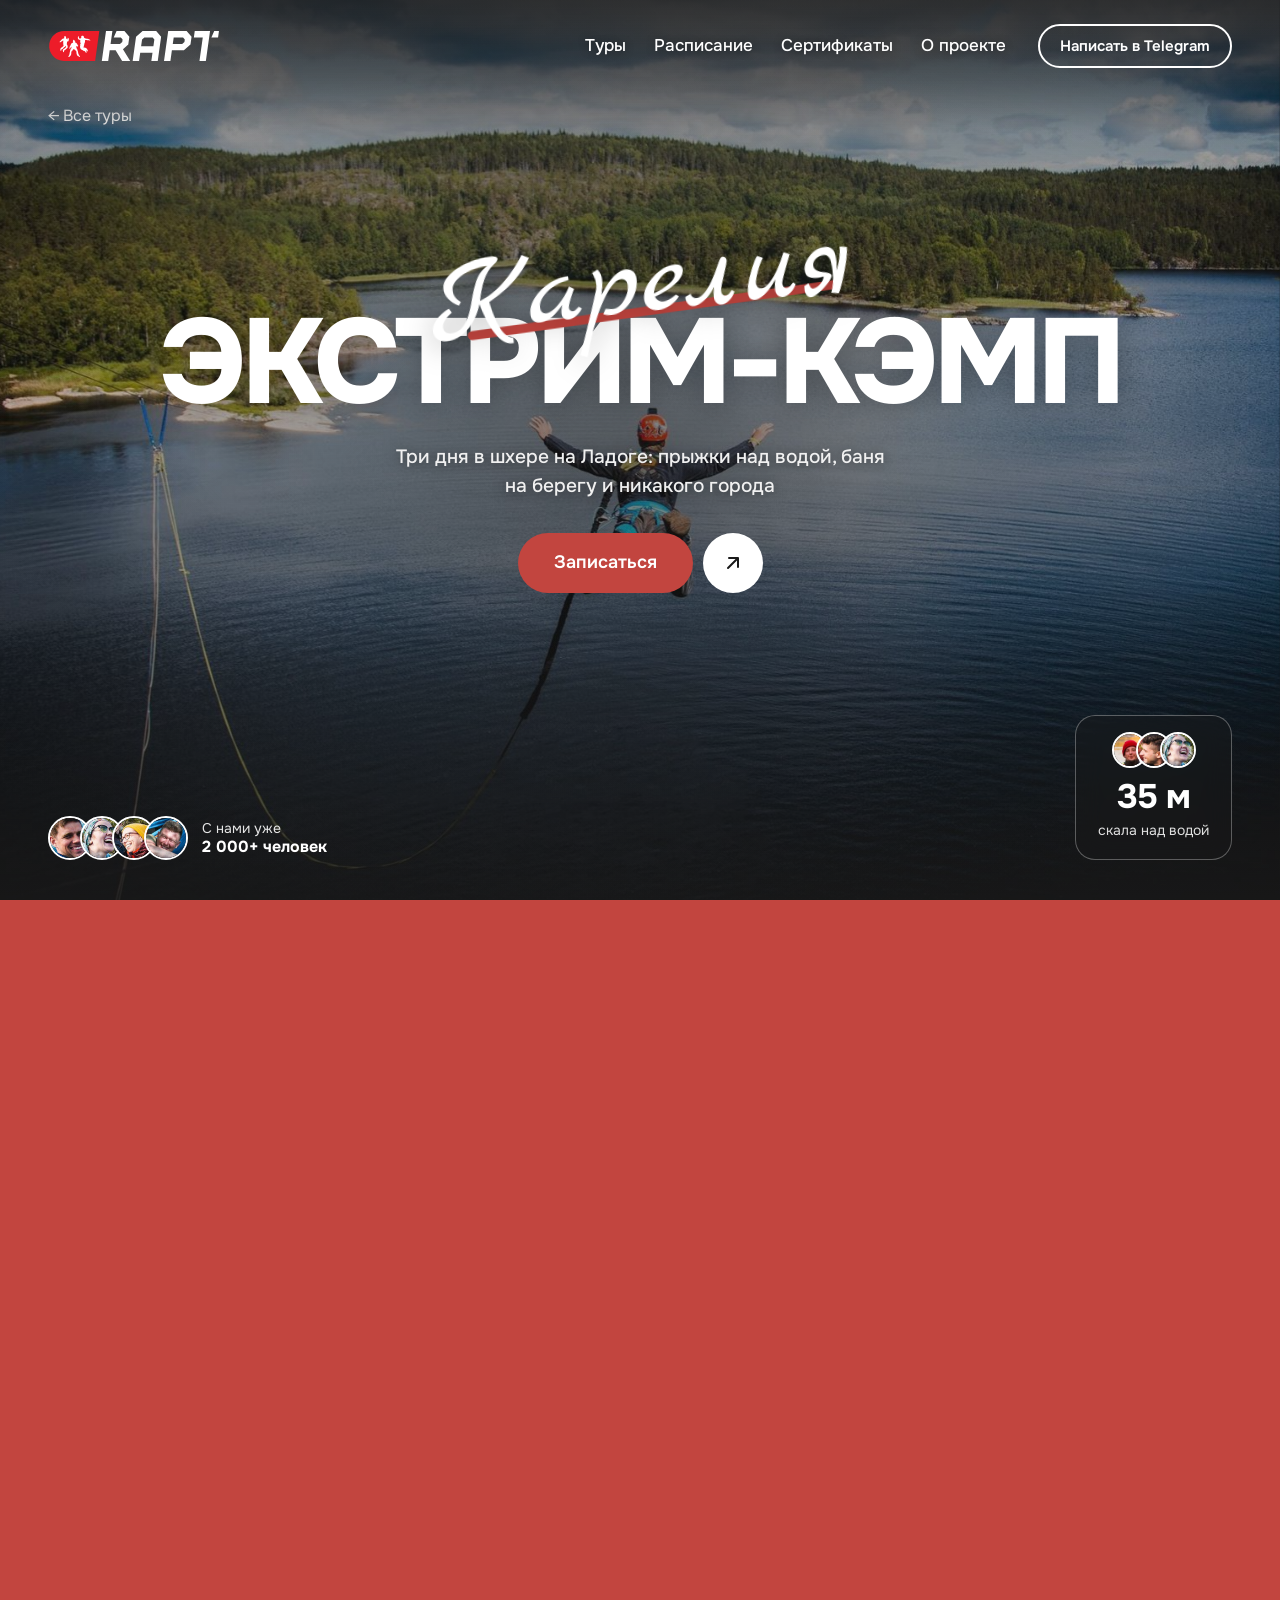
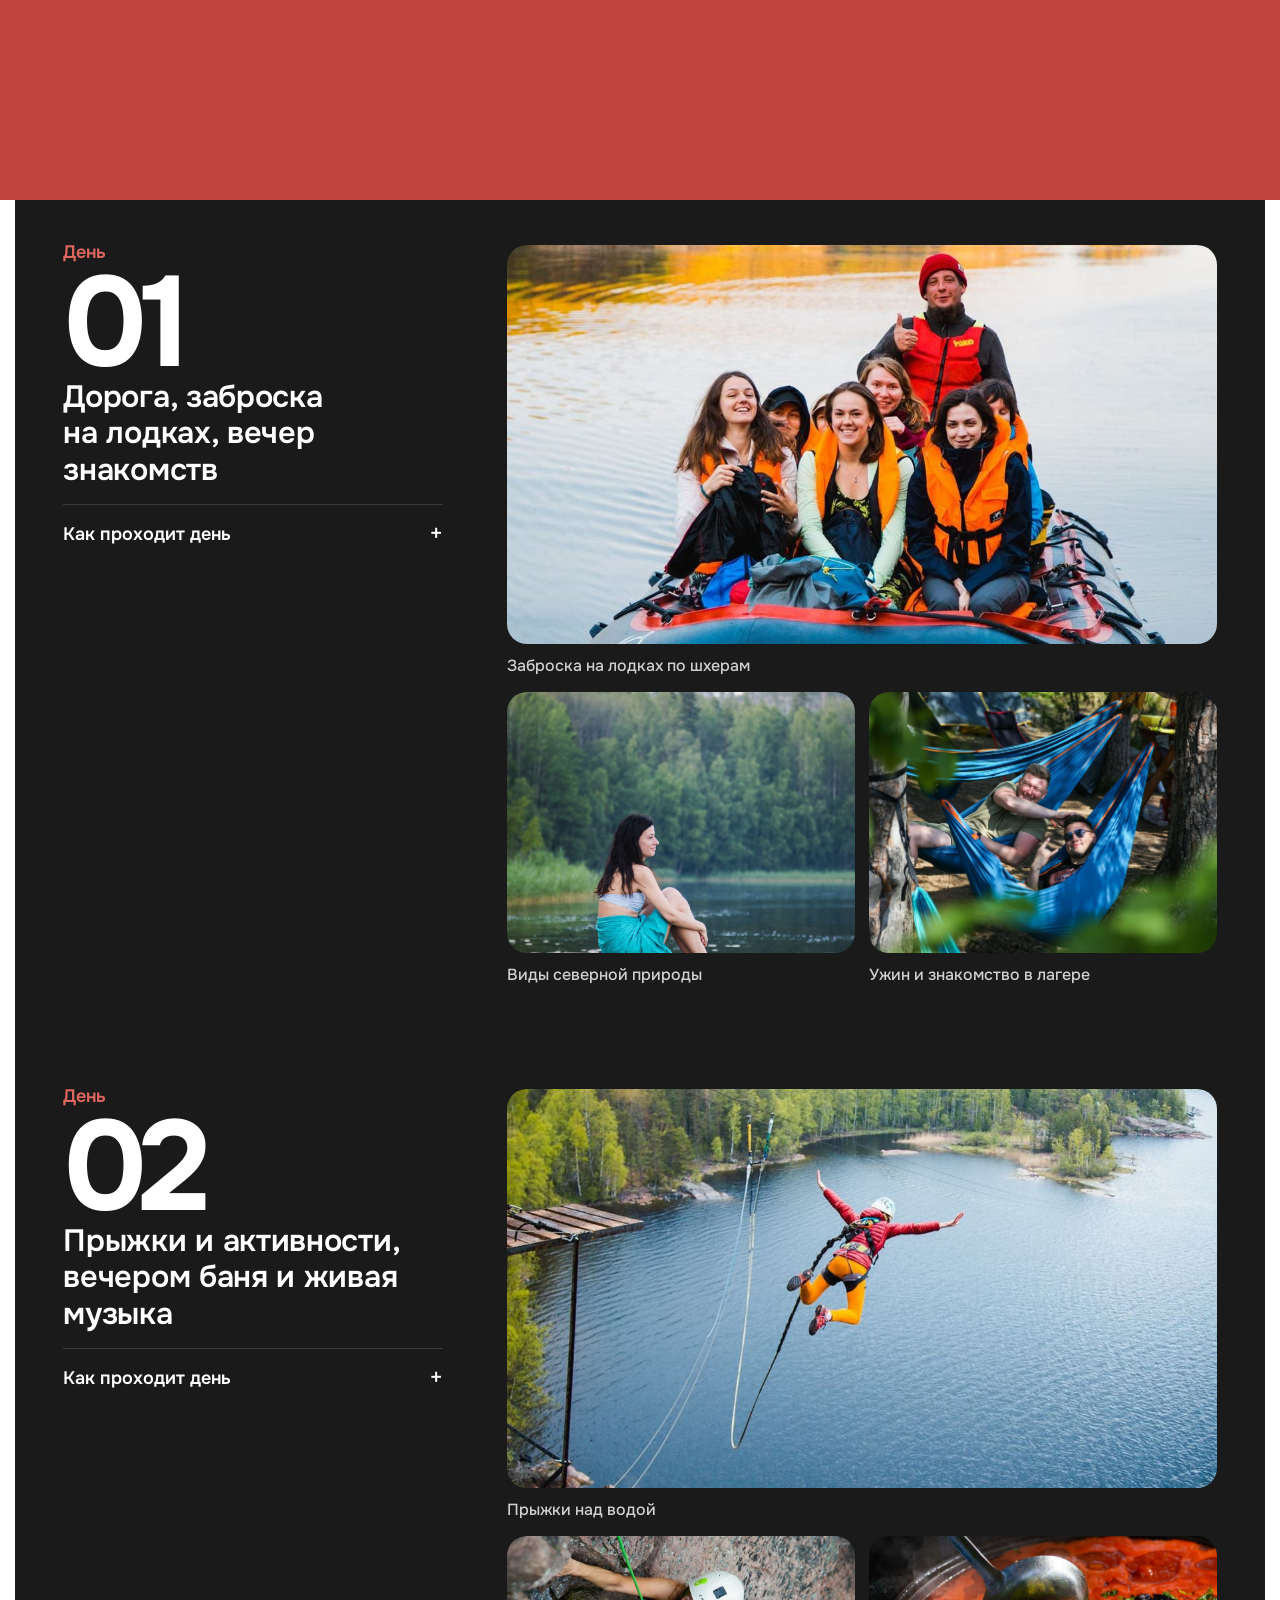
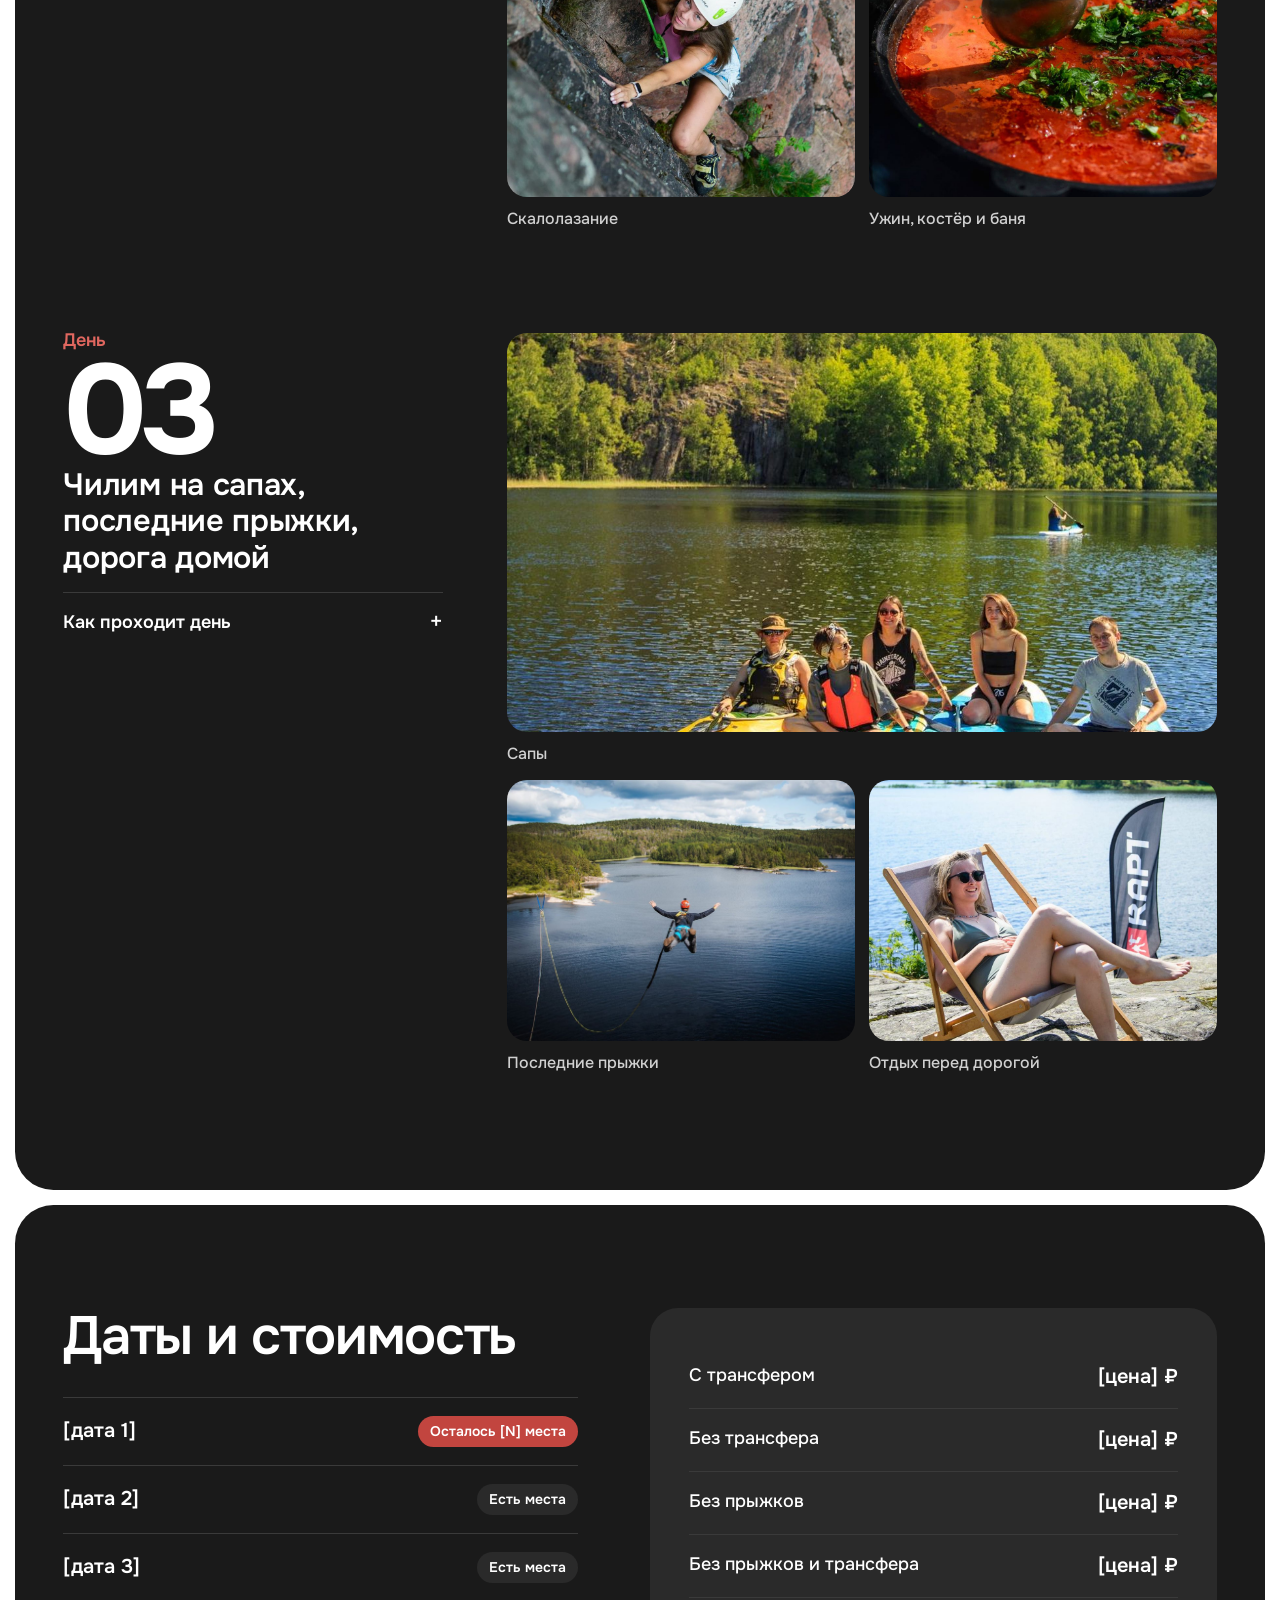
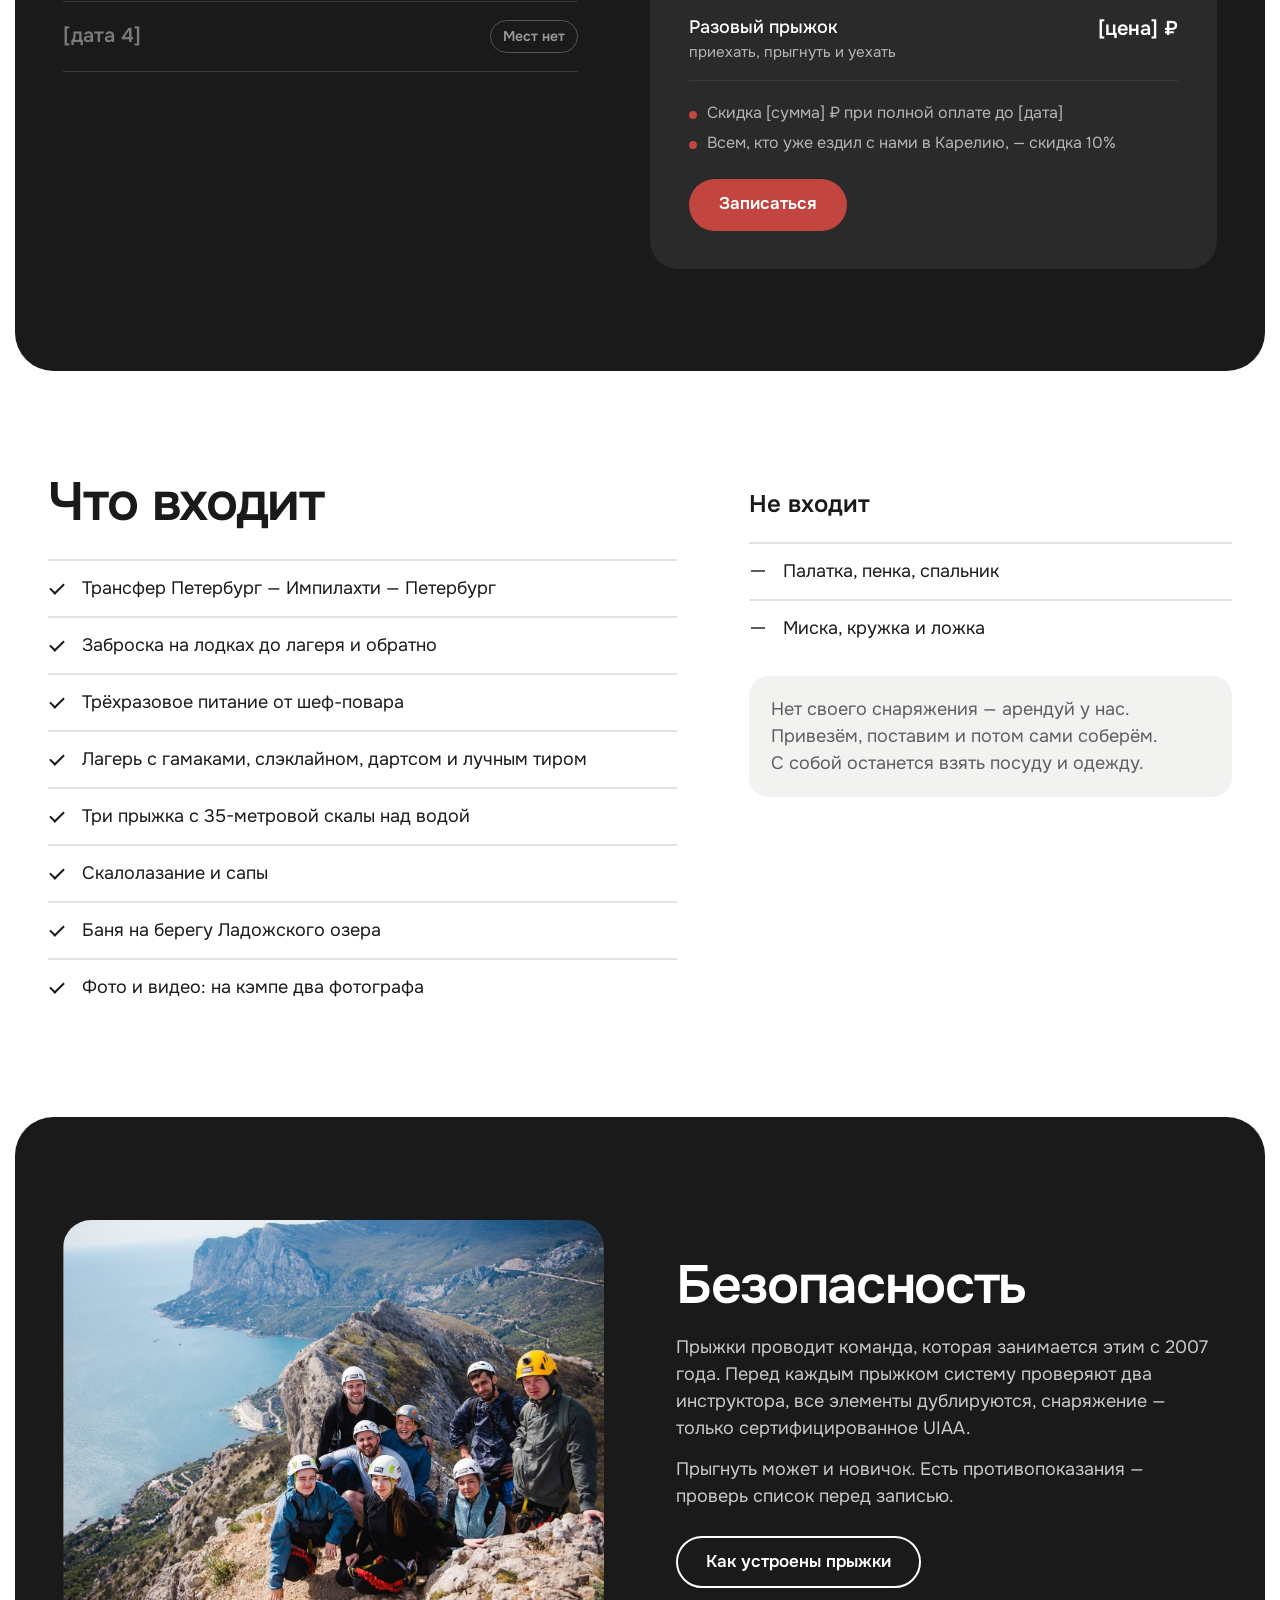
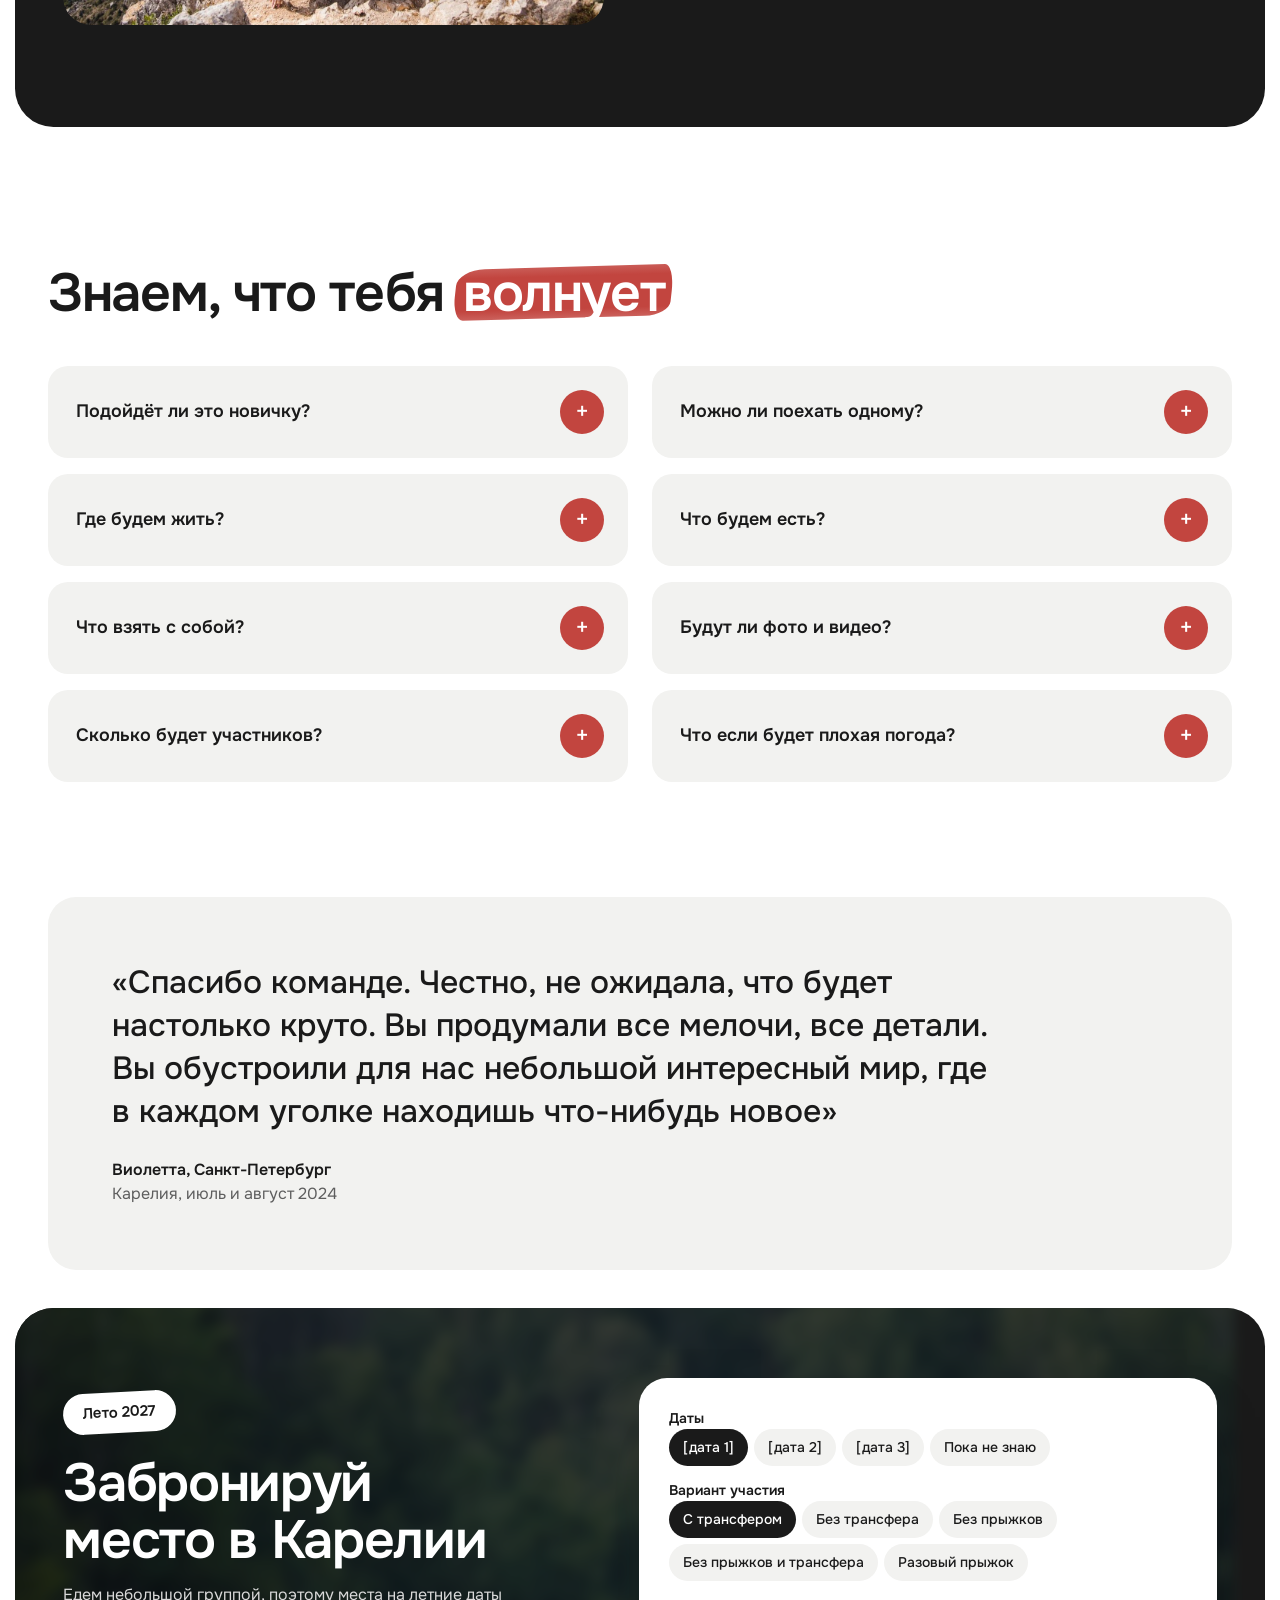
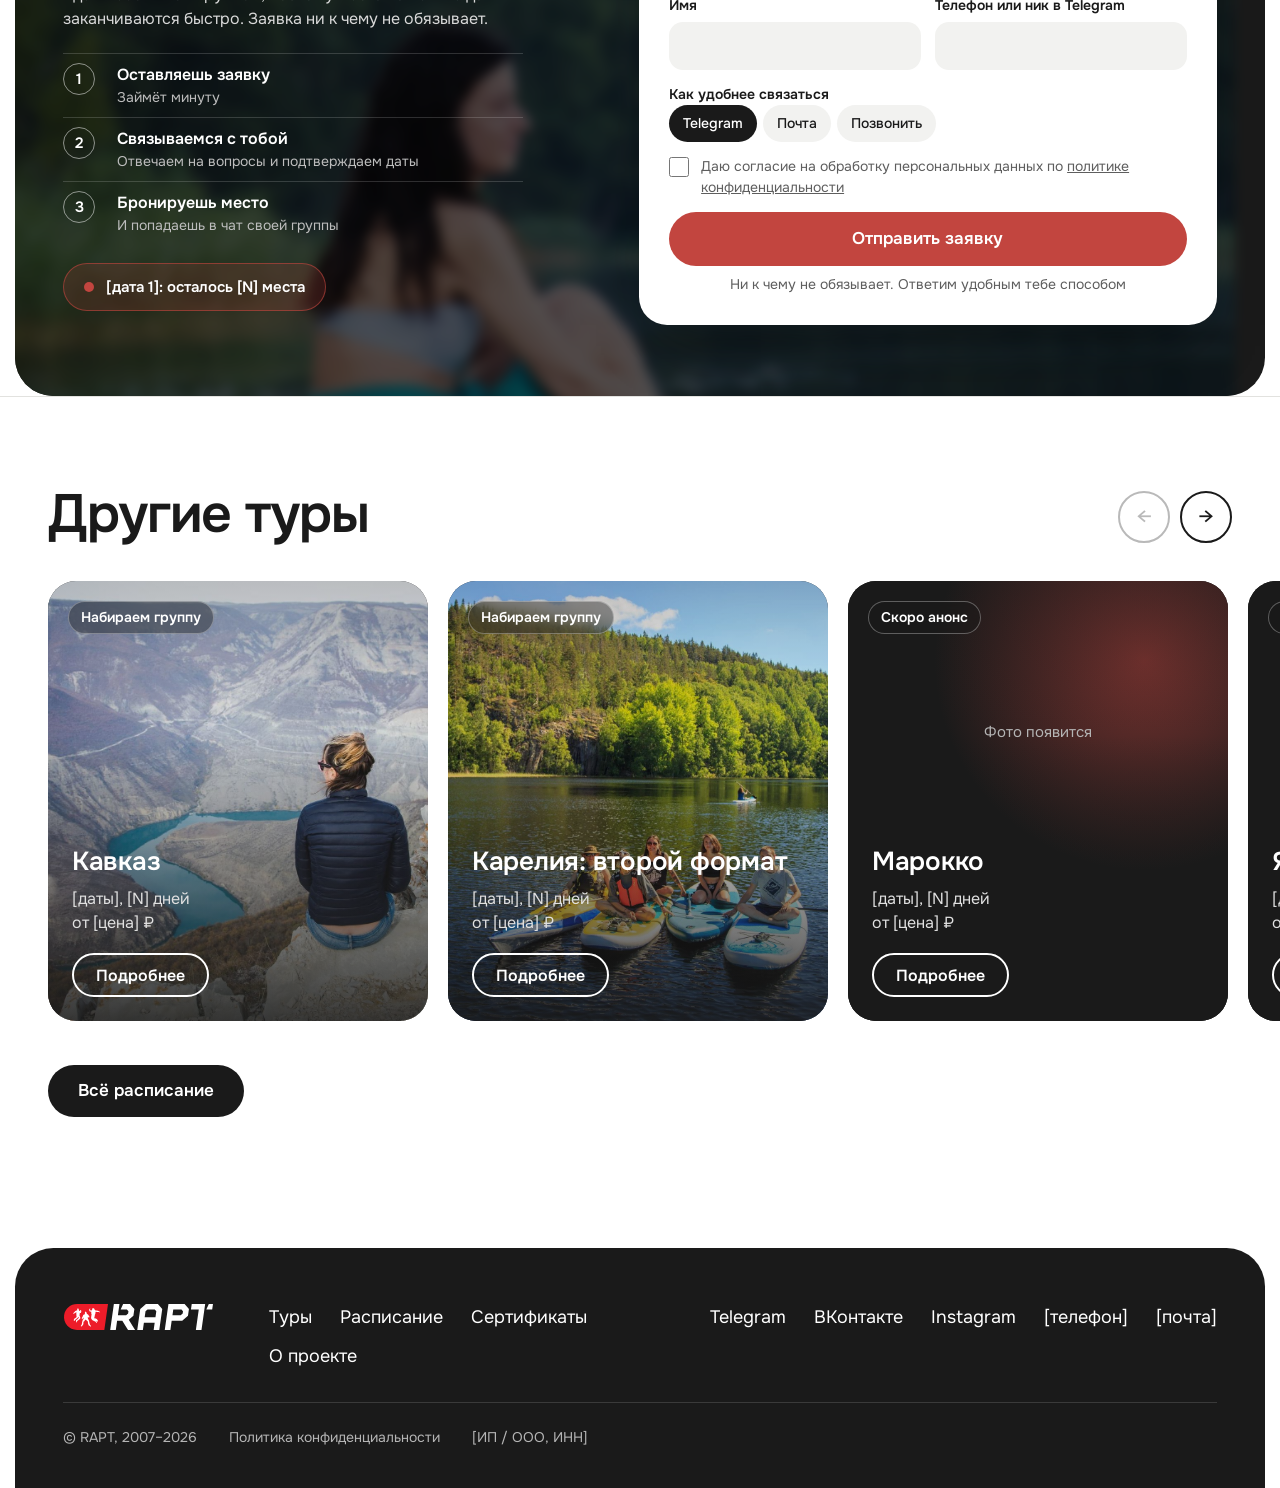
==== tour.html @ cc31fd31 "RAPT: прототип сайта (главная и страница тура) Co-Authored-By: Claude Opus 5.5 <noreply@anthropic.co" ====
<!doctype html>
<html lang="ru">
<head>
<meta charset="utf-8">
<meta name="viewport" content="width=device-width, initial-scale=1">
<title>Экстрим-кэмп в&nbsp;Карелии&nbsp;— RAPT</title>
<meta name="description" content="Три дня в шхере на севере Ладожского озера: прыжки с верёвкой над водой, сапы, скалолазание, баня на берегу и еда от шефа.">
<link rel="preconnect" href="https://fonts.googleapis.com">
<link rel="preconnect" href="https://fonts.gstatic.com" crossorigin>
<link rel="stylesheet" href="https://fonts.googleapis.com/css2?family=Marck+Script&family=Onest:wght@400;500;600;700;800&display=swap">
<link rel="stylesheet" href="css/style.css?v=20261120n">
<link rel="stylesheet" href="css/tour.css?v=20261120n">
<link rel="icon" href="assets/logo/rapt-logo-dark.svg">
<!-- Яндекс Метрика: тот же счётчик, что на главной -->
</head>
<body class="page-tour">
<!--
  ШАБЛОН СТРАНИЦЫ ТУРА. Один дизайн на все туры и прыжки.
  Чтобы сделать новую страницу: скопировать файл, заменить тексты и фото.
  Блоки, которые нужны не всем турам, помечены «необязательный» — их можно удалить целиком.
-->

<a class="skip" href="#main">Перейти к&nbsp;содержанию</a>

<header class="header" id="top">
  <div class="header__in">
    <a class="header__logo" href="index.html" aria-label="RAPT — на главную">
      <img src="assets/logo/rapt-logo-light.svg" alt="RAPT" width="171" height="30">
    </a>
    <nav class="nav" id="nav" aria-label="Основное меню">
      <a href="index.html#tours">Туры</a>
      <a href="index.html#tours">Расписание</a>
      <a href="index.html#certificates">Сертификаты</a>
      <a href="index.html#about">О&nbsp;проекте</a>
    </nav>
    <a class="btn btn--ghost header__tg" href="https://t.me/" data-goal="contact_click">Написать в&nbsp;Telegram</a>
    <button class="burger" type="button" aria-expanded="false" aria-controls="nav" aria-label="Открыть меню"><span></span><span></span></button>
  </div>
</header>

<main id="main">

  <!-- 1. Первый экран тура: рукописное слово + крупный заголовок, внизу — «доверие» и плашка с главной цифрой -->
  <section class="t-hero" aria-labelledby="t-title">
    <img class="t-hero__bg" src="assets/img/karelia-camp.jpg" alt="Прыжок с верёвкой со скалы над Ладожским озером" fetchpriority="high">
    <a class="t-back" href="index.html#tours">Все туры</a>
    <div class="t-hero__in">
      <h1 class="t-hero__title" id="t-title"><span class="t-hero__script">Карелия</span><span class="t-hero__big">Экстрим-кэмп</span></h1>
      <p class="t-hero__lead">Три дня в&nbsp;шхере на&nbsp;Ладоге: прыжки над&nbsp;водой, баня на&nbsp;берегу и&nbsp;никакого города</p>
      <div class="t-hero__cta">
        <a class="btn btn--red btn--lg" href="#book">Записаться</a>
        <a class="round" href="#program" aria-label="Смотреть программу"><svg viewBox="0 0 24 24" aria-hidden="true"><path d="M7 17 17 7M8 7h9v9"/></svg></a>
      </div>
    </div>
    <div class="t-trust">
      <div class="faces" aria-hidden="true"><img src="assets/img/faces/f1.jpg" alt=""><img src="assets/img/faces/f2.jpg" alt=""><img src="assets/img/faces/f3.jpg" alt=""><img src="assets/img/faces/f4.jpg" alt=""></div>
      <p>С&nbsp;нами уже<br><b>2&nbsp;000+ человек</b></p>
    </div>
    <div class="t-badge">
      <div class="faces faces--sm" aria-hidden="true"><img src="assets/img/faces/f5.jpg" alt=""><img src="assets/img/faces/f6.jpg" alt=""><img src="assets/img/faces/f2.jpg" alt=""></div>
      <p class="t-badge__n">35 м</p>
      <p class="t-badge__d">скала над&nbsp;водой</p>
    </div>
  </section>

  <!-- 2. О выезде: слева текст, по центру — фото-слайдер «Яркие моменты», справа — факты и отзыв -->
  <section class="ov" aria-labelledby="ov-title">
    <div class="wrap ov__in">
      <div class="ov__text">
        <p class="ov__over"><svg viewBox="0 0 24 24" aria-hidden="true"><path d="m12 2 2.9 6.9L22 9.3l-5.5 4.7 1.7 7.3L12 17.6 5.8 21.3l1.7-7.3L2 9.3l7.1-.4L12 2Z"/></svg>О&nbsp;выезде</p>
        <h2 class="ov__title" id="ov-title">Три дня, когда каждый день не&nbsp;похож на&nbsp;другой&nbsp;— <span>Ладога</span></h2>
        <ul class="ov__tags">
          <li>Прыжки над&nbsp;водой</li>
          <li>Сапы</li>
          <li>Баня на&nbsp;берегу</li>
        </ul>
        <p class="ov__p">Уединённая шхера на&nbsp;севере Ладожского озера. Прыжки с&nbsp;35-метровой скалы, скалолазание, гамаки и&nbsp;костёр, еда от&nbsp;шеф-повара и&nbsp;большая компания крутых ребят. Тотальная перезагрузка от&nbsp;городской суеты.</p>
        <a class="link-arrow" href="#program">Смотреть программу<svg viewBox="0 0 24 24" aria-hidden="true"><path d="M7 17 17 7M8 7h9v9"/></svg></a>
      </div>

      <div class="hl" aria-roledescription="карусель" aria-label="Яркие моменты">
        <ul class="hl__track" id="hl-track">
          <li><img src="assets/img/karelia-jump-v.jpg" alt="Прыжок с верёвкой со скалы над водой" loading="lazy"><div class="hl__cap"><h3>Три прыжка над&nbsp;водой</h3><p>С&nbsp;35-метровой скалы прямо над&nbsp;Ладогой</p></div></li>
          <li><img src="assets/img/karelia-sup.jpg" alt="Участники на сапах" loading="lazy"><div class="hl__cap"><h3>Сапы по&nbsp;шхерам</h3><p>Тихая вода и&nbsp;виды северной природы</p></div></li>
          <li><img src="assets/img/climb.jpg" alt="Участница лезет по скале" loading="lazy"><div class="hl__cap"><h3>Скалолазание</h3><p>С&nbsp;инструктором и&nbsp;страховкой</p></div></li>
          <li><img src="assets/img/hammock.jpg" alt="Гамаки в лагере" loading="lazy"><div class="hl__cap"><h3>Уютный лагерь</h3><p>Гамаки, слэклайн, дартс и&nbsp;лучный тир</p></div></li>
          <li><img src="assets/img/karelia-food.jpg" alt="Ужин в котелке на костре" loading="lazy"><div class="hl__cap"><h3>Еда от&nbsp;шефа</h3><p>Трёхразовое питание и&nbsp;баня вечером</p></div></li>
        </ul>
        <p class="hl__label">Яркие моменты</p>
        <div class="hl__nav">
          <button type="button" data-hl="-1" aria-label="Предыдущее фото">‹</button>
          <button type="button" data-hl="1" aria-label="Следующее фото">›</button>
        </div>
      </div>

      <div class="ov__side">
        <dl class="ov__facts">
          <div><dt>Где</dt><dd>Импилахти, Ладога</dd></div>
          <div><dt>Когда</dt><dd>[даты]</dd></div>
          <div><dt>Сколько</dt><dd>3 дня</dd></div>
          <div><dt>Стоимость</dt><dd>от [цена] ₽</dd></div>
        </dl>
        <div class="story">
          <span class="story__ava" aria-hidden="true">В</span>
          <p class="story__q">«Лучший отдых в&nbsp;моей жизни. Вы продумали все мелочи, все детали»</p>
          <p class="story__who">Виолетта, Карелия 2024</p>
          <a class="link-arrow" href="#review">Читать отзыв<svg viewBox="0 0 24 24" aria-hidden="true"><path d="M7 17 17 7M8 7h9v9"/></svg></a>
        </div>
      </div>
    </div>
  </section>

  <!-- 3. Программа по дням: сначала фото, подробности под катом -->
  <section class="t-prog" id="program" aria-labelledby="program-title">
    <div class="wrap">
      <h2 class="h2" id="program-title">Программа</h2>
      <ol class="days">
        <li class="day">
          <div class="day__side">
            <div class="day__head">
            <p class="day__n"><span>День</span>01</p>
            <h3 class="day__title">Дорога, заброска на&nbsp;лодках, вечер знакомств</h3>
          </div>
            <details class="day__more">
            <summary>Как&nbsp;проходит день</summary>
            <p>В&nbsp;14:00 садимся в&nbsp;автобус у&nbsp;метро «Проспект Просвещения». До&nbsp;Импилахти около 5 часов&nbsp;— бери перекус и&nbsp;музыку. В&nbsp;Импилахти пересаживаемся на&nbsp;лодки: 40 минут по&nbsp;Ладоге до&nbsp;соседней шхеры. В&nbsp;лагере ждёт ужин, расскажем о&nbsp;выходных, ставим палатки и&nbsp;отдыхаем.</p>
          </details>
          </div>
          <ul class="day__photos">
            <li><img src="assets/img/boat.jpg" alt="Участники на лодке по пути в лагерь" loading="lazy"><p>Заброска на&nbsp;лодках по&nbsp;шхерам</p></li>
            <li><img src="assets/img/karelia-rock.jpg" alt="Девушка сидит на скале у воды" loading="lazy"><p>Виды северной природы</p></li>
            <li><img src="assets/img/hammock.jpg" alt="Отдых в гамаках" loading="lazy"><p>Ужин и&nbsp;знакомство в&nbsp;лагере</p></li>
          </ul>
        </li>
        <li class="day">
          <div class="day__side">
            <div class="day__head">
            <p class="day__n"><span>День</span>02</p>
            <h3 class="day__title">Прыжки и&nbsp;активности, вечером баня и&nbsp;живая музыка</h3>
          </div>
            <details class="day__more">
            <summary>Как&nbsp;проходит день</summary>
            <p>Во&nbsp;сколько просыпаться&nbsp;— каждый решает сам. Завтрак с&nbsp;8:30 до&nbsp;9:30, на&nbsp;нём же&nbsp;записываемся на&nbsp;прыжки. Дальше кто прыгает, кто купается, кто стреляет из&nbsp;лука, кто валяется в&nbsp;гамаке. В&nbsp;середине дня обед. Вечером ужин, костёр, баня на&nbsp;берегу озера и&nbsp;музыка.</p>
          </details>
          </div>
          <ul class="day__photos">
            <li><img src="assets/img/karelia-jump-v.jpg" alt="Прыжок над водой" loading="lazy"><p>Прыжки над&nbsp;водой</p></li>
            <li><img src="assets/img/climb.jpg" alt="Скалолазание" loading="lazy"><p>Скалолазание</p></li>
            <li><img src="assets/img/karelia-food.jpg" alt="Ужин на костре" loading="lazy"><p>Ужин, костёр и&nbsp;баня</p></li>
          </ul>
        </li>
        <li class="day">
          <div class="day__side">
            <div class="day__head">
            <p class="day__n"><span>День</span>03</p>
            <h3 class="day__title">Чилим на&nbsp;сапах, последние прыжки, дорога домой</h3>
          </div>
            <details class="day__more">
            <summary>Как&nbsp;проходит день</summary>
            <p>Завтрак с&nbsp;9:00 до&nbsp;10:00, потом прыгаем, купаемся и&nbsp;отдыхаем. Обед с&nbsp;14:00 до&nbsp;15:00, собираем вещи. В&nbsp;15:00 лодки везут нас в&nbsp;Импилахти, в&nbsp;16:00 стартует автобус. В&nbsp;Петербурге около 23:00. Если едешь из&nbsp;другого города, бери обратные билеты не&nbsp;раньше полуночи: автобус может задержаться в&nbsp;пробках.</p>
          </details>
          </div>
          <ul class="day__photos">
            <li><img src="assets/img/karelia-sup.jpg" alt="Сапы на озере" loading="lazy"><p>Сапы</p></li>
            <li><img src="assets/img/karelia-camp.jpg" alt="Прыжок над озером" loading="lazy"><p>Последние прыжки</p></li>
            <li><img src="assets/img/chair.jpg" alt="Отдых в шезлонге на скале" loading="lazy"><p>Отдых перед дорогой</p></li>
          </ul>
        </li>
      </ol>
    </div>
  </section>

  <!-- 4. Даты и стоимость -->
  <section class="t-price" id="book" aria-labelledby="price-title">
    <div class="wrap t-price__in">
      <div>
        <h2 class="h2" id="price-title">Даты и&nbsp;стоимость</h2>
        <ul class="dates">
          <li><span>[дата 1]</span><span class="dates__st dates__st--hot">Осталось [N] места</span></li>
          <li><span>[дата 2]</span><span class="dates__st">Есть места</span></li>
          <li><span>[дата 3]</span><span class="dates__st">Есть места</span></li>
          <li class="dates__full"><span>[дата 4]</span><span class="dates__st">Мест нет</span></li>
        </ul>
      </div>
      <div class="prices">
        <table>
          <caption class="sr">Стоимость участия</caption>
          <tbody>
            <tr><th scope="row">С&nbsp;трансфером</th><td>[цена] ₽</td></tr>
            <tr><th scope="row">Без&nbsp;трансфера</th><td>[цена] ₽</td></tr>
            <tr><th scope="row">Без&nbsp;прыжков</th><td>[цена] ₽</td></tr>
            <tr><th scope="row">Без&nbsp;прыжков и&nbsp;трансфера</th><td>[цена] ₽</td></tr>
            <tr><th scope="row">Разовый прыжок<br><span>приехать, прыгнуть и&nbsp;уехать</span></th><td>[цена] ₽</td></tr>
          </tbody>
        </table>
        <ul class="prices__notes">
          <li>Скидка [сумма] ₽ при&nbsp;полной оплате до [дата]</li>
          <li>Всем, кто уже ездил с&nbsp;нами в&nbsp;Карелию,&nbsp;— скидка 10%</li>
        </ul>
        <a class="btn btn--red" href="#form">Записаться</a>
      </div>
    </div>
  </section>

  <!-- 5. Что входит -->
  <section class="t-sec" aria-labelledby="inc-title">
    <div class="wrap inc">
      <div>
        <h2 class="h2" id="inc-title">Что&nbsp;входит</h2>
        <ul class="inc__list">
          <li>Трансфер Петербург&nbsp;— Импилахти&nbsp;— Петербург</li>
          <li>Заброска на&nbsp;лодках до&nbsp;лагеря и&nbsp;обратно</li>
          <li>Трёхразовое питание от&nbsp;шеф-повара</li>
          <li>Лагерь с&nbsp;гамаками, слэклайном, дартсом и&nbsp;лучным тиром</li>
          <li>Три прыжка с&nbsp;35-метровой скалы над&nbsp;водой</li>
          <li>Скалолазание и&nbsp;сапы</li>
          <li>Баня на&nbsp;берегу Ладожского озера</li>
          <li>Фото и&nbsp;видео: на&nbsp;кэмпе два фотографа</li>
        </ul>
      </div>
      <div>
        <h3 class="inc__h3">Не&nbsp;входит</h3>
        <ul class="inc__list inc__list--no">
          <li>Палатка, пенка, спальник</li>
          <li>Миска, кружка и&nbsp;ложка</li>
        </ul>
        <p class="inc__note">Нет своего снаряжения&nbsp;— арендуй у&nbsp;нас. Привезём, поставим и&nbsp;потом сами соберём. С&nbsp;собой останется взять посуду и&nbsp;одежду.</p>
      </div>
    </div>
  </section>

  <!-- 6. Безопасность (коротко; подробно — на главной) -->
  <section class="t-safety" aria-labelledby="ts-title">
    <div class="wrap t-safety__in">
      <img src="assets/img/team.jpg" alt="Команда RAPT и участники в касках на скале" loading="lazy">
      <div>
        <h2 class="h2" id="ts-title">Безопасность</h2>
        <p>Прыжки проводит команда, которая занимается этим с&nbsp;2007 года. Перед каждым прыжком систему проверяют два инструктора, все элементы дублируются, снаряжение&nbsp;— только сертифицированное UIAA.</p>
        <p>Прыгнуть может и&nbsp;новичок. Есть противопоказания&nbsp;— проверь список перед записью.</p>
        <a class="btn btn--ghost" href="index.html#safety-title">Как&nbsp;устроены прыжки</a>
      </div>
    </div>
  </section>

  <!-- 7. Вопросы. Ответы со скобками — уточнить у заказчика -->
  <section class="faq-sec" id="faq" aria-labelledby="faq-title">
    <div class="wrap">
      <h2 class="faq-sec__title" id="faq-title">Знаем, что&nbsp;тебя <span class="mark">волнует</span></h2>
      <div class="qa">
        <details class="qa__item"><summary>Подойдёт ли&nbsp;это&nbsp;новичку?</summary><div class="qa__a"><p>Да. Опыт не&nbsp;нужен: инструктор всё объяснит, наденет и&nbsp;проверит снаряжение.</p></div></details>
        <details class="qa__item"><summary>Можно ли&nbsp;поехать одному?</summary><div class="qa__a"><p>Конечно, многие так и&nbsp;едут. До&nbsp;старта добавим тебя в&nbsp;общий чат группы, а&nbsp;в&nbsp;лагере компания складывается в&nbsp;первый же&nbsp;вечер.</p></div></details>
        <details class="qa__item"><summary>Где будем жить?</summary><div class="qa__a"><p>В&nbsp;палатках в&nbsp;обустроенном лагере на&nbsp;берегу. Палатку можно взять свою или&nbsp;арендовать у&nbsp;нас&nbsp;— поставим и&nbsp;соберём сами.</p></div></details>
        <details class="qa__item"><summary>Что&nbsp;будем есть?</summary><div class="qa__a"><p>Трёхразовое питание от&nbsp;шеф-повара. Участники говорят, что&nbsp;как&nbsp;в&nbsp;ресторане,&nbsp;— хотя это&nbsp;поход.</p></div></details>
        <details class="qa__item"><summary>Что&nbsp;взять с&nbsp;собой?</summary><div class="qa__a"><p>Миску, кружку, ложку и&nbsp;одежду по&nbsp;погоде. Палатку, пенку и&nbsp;спальник&nbsp;— если есть свои, иначе арендуй у&nbsp;нас.</p></div></details>
        <details class="qa__item"><summary>Будут ли&nbsp;фото и&nbsp;видео?</summary><div class="qa__a"><p>Да, на&nbsp;кэмпе работают два фотографа. Материалы выкладываем в&nbsp;чате участников.</p></div></details>
        <details class="qa__item"><summary>Сколько будет участников?</summary><div class="qa__a"><p>[ответ]</p></div></details>
        <details class="qa__item"><summary>Что&nbsp;если будет плохая погода?</summary><div class="qa__a"><p>Безопасность важнее расписания: в&nbsp;непогоду прыжки переносим на&nbsp;другое время. Программу планируем с&nbsp;запасом, чтобы успеть всё.</p></div></details>
      </div>
    </div>
  </section>

  <!-- 8. Отзыв (необязательный) -->
  <section class="t-quote" id="review" aria-label="Отзыв участницы">
    <div class="wrap">
      <div class="t-quote__in">
        <blockquote>«Спасибо команде. Честно, не&nbsp;ожидала, что&nbsp;будет настолько круто. Вы продумали все мелочи, все детали. Вы обустроили для&nbsp;нас небольшой интересный мир, где в&nbsp;каждом уголке находишь что-нибудь новое»</blockquote>
        <p class="review__who">Виолетта, Санкт-Петербург<br><span>Карелия, июль и&nbsp;август 2024</span></p>
      </div>
    </div>
  </section>

  <!-- 9. Заявка: тёмный продающий блок, как на главной. Даты и варианты — свои для каждого тура -->
  <section class="apply apply--sell" id="form" aria-labelledby="apply-title">
    <img class="apply__bg" src="assets/img/karelia-rock.jpg" alt="" loading="lazy">
    <div class="wrap apply__in">

      <div class="apply__lead">
        <p class="pill pill--light">Лето 2027</p>
        <h2 class="apply__title" id="apply-title">Забронируй место в&nbsp;Карелии</h2>
        <p class="apply__sub">Едем небольшой группой, поэтому места на&nbsp;летние даты заканчиваются быстро. Заявка ни&nbsp;к&nbsp;чему не&nbsp;обязывает.</p>
        <ol class="steps">
          <li><b>Оставляешь заявку</b><span>Займёт минуту</span></li>
          <li><b>Связываемся с&nbsp;тобой</b><span>Отвечаем на&nbsp;вопросы и&nbsp;подтверждаем даты</span></li>
          <li><b>Бронируешь место</b><span>И&nbsp;попадаешь в&nbsp;чат своей группы</span></li>
        </ol>
        <p class="hot"><i aria-hidden="true"></i>[дата 1]: осталось [N] места</p>
      </div>
      <form class="form" id="apply" novalidate>
        <fieldset class="field">
          <legend>Даты</legend>
          <div class="chips">
            <label class="chip"><input type="radio" name="date" value="[дата 1]" checked><span>[дата 1]</span></label>
            <label class="chip"><input type="radio" name="date" value="[дата 2]"><span>[дата 2]</span></label>
            <label class="chip"><input type="radio" name="date" value="[дата 3]"><span>[дата 3]</span></label>
            <label class="chip"><input type="radio" name="date" value="Пока не знаю"><span>Пока не&nbsp;знаю</span></label>
          </div>
        </fieldset>
        <fieldset class="field">
          <legend>Вариант участия</legend>
          <div class="chips">
            <label class="chip"><input type="radio" name="option" value="С трансфером" checked><span>С&nbsp;трансфером</span></label>
            <label class="chip"><input type="radio" name="option" value="Без трансфера"><span>Без&nbsp;трансфера</span></label>
            <label class="chip"><input type="radio" name="option" value="Без прыжков"><span>Без&nbsp;прыжков</span></label>
            <label class="chip"><input type="radio" name="option" value="Без прыжков и трансфера"><span>Без&nbsp;прыжков и&nbsp;трансфера</span></label>
            <label class="chip"><input type="radio" name="option" value="Разовый прыжок"><span>Разовый прыжок</span></label>
          </div>
        </fieldset>
        <div class="form__row">
          <label class="field">
            <span>Имя</span>
            <input type="text" name="name" autocomplete="given-name" required>
          </label>
          <label class="field">
            <span>Телефон или&nbsp;ник в&nbsp;Telegram</span>
            <input type="text" name="contact" autocomplete="tel" required>
          </label>
        </div>
        <fieldset class="field">
          <legend>Как&nbsp;удобнее связаться</legend>
          <div class="chips">
            <label class="chip"><input type="radio" name="via" value="telegram" checked><span>Telegram</span></label>
            <label class="chip"><input type="radio" name="via" value="email"><span>Почта</span></label>
            <label class="chip"><input type="radio" name="via" value="call"><span>Позвонить</span></label>
          </div>
        </fieldset>
        <label class="check">
          <input type="checkbox" name="agree" required>
          <span>Даю согласие на&nbsp;обработку персональных данных по <a href="#">политике конфиденциальности</a></span>
        </label>
        <p class="form__error" id="form-error" role="alert" hidden></p>
        <button class="btn btn--red form__btn" type="submit">Отправить заявку</button>
        <p class="form__note">Ни&nbsp;к&nbsp;чему не&nbsp;обязывает. Ответим удобным тебе способом</p>
        <div class="form__done" id="form-done" hidden tabindex="-1">
          <svg class="form__ok" viewBox="0 0 52 52" aria-hidden="true"><circle cx="26" cy="26" r="24" pathLength="1"/><path d="M15 27l7 7 15-16" pathLength="1"/></svg>
          <h3>Заявка отправлена</h3>
          <p>Скоро свяжемся с&nbsp;тобой. А&nbsp;пока можно написать нам в <a href="https://t.me/" data-goal="contact_click">Telegram</a>.</p>
        </div>
      </form>
    </div>
  </section>

  <!-- 10. Другие туры -->
  <section class="tours tours--more" aria-labelledby="tours-title">
    <div class="wrap tours__head">
      <h2 class="h2" id="tours-title">Другие туры</h2>
      <div class="tours__arrows">
        <button class="arrow" type="button" data-dir="-1" aria-label="Предыдущие туры">←</button>
        <button class="arrow" type="button" data-dir="1" aria-label="Следующие туры">→</button>
      </div>
    </div>
    <ul class="track" id="track">
      <li class="card">
        <img class="card__img" src="assets/img/caucasus.jpg" alt="Девушка сидит над каньоном на Кавказе" loading="lazy">
        <div class="card__body">
          <p class="badge">Набираем группу</p>
          <h3 class="card__title">Кавказ</h3>
          <p class="card__meta">[даты], [N] дней<br>от [цена] ₽</p>
          <a class="btn btn--line" href="#">Подробнее</a>
        </div>
      </li>
      <li class="card">
        <img class="card__img" src="assets/img/karelia-sup.jpg" alt="Участники на сапах на озере в Карелии" loading="lazy">
        <div class="card__body">
          <p class="badge">Набираем группу</p>
          <h3 class="card__title">Карелия: второй формат</h3>
          <p class="card__meta">[даты], [N] дней<br>от [цена] ₽</p>
          <a class="btn btn--line" href="#">Подробнее</a>
        </div>
      </li>
      <li class="card">
        <div class="card__img card__img--empty">Фото появится</div>
        <div class="card__body">
          <p class="badge badge--soft">Скоро анонс</p>
          <h3 class="card__title">Марокко</h3>
          <p class="card__meta">[даты], [N] дней<br>от [цена] ₽</p>
          <a class="btn btn--line" href="#">Подробнее</a>
        </div>
      </li>
      <li class="card">
        <div class="card__img card__img--empty">Фото появится</div>
        <div class="card__body">
          <p class="badge badge--soft">Скоро анонс</p>
          <h3 class="card__title">Япония</h3>
          <p class="card__meta">[даты], [N] дней<br>от [цена] ₽</p>
          <a class="btn btn--line" href="#">Подробнее</a>
        </div>
      </li>
    </ul>
    <div class="wrap">
      <a class="btn btn--dark" href="index.html#tours">Всё расписание</a>
    </div>
  </section>

</main>

<!-- Липкая кнопка записи на телефоне -->
<div class="stick" id="stick" aria-hidden="true">
  <p>от [цена] ₽<span>3 дня, Ладога</span></p>
  <a class="btn btn--red" href="#form" tabindex="-1">Записаться</a>
</div>

<footer class="footer">
  <div class="wrap footer__in">
    <img src="assets/logo/rapt-logo-light.svg" alt="RAPT" width="171" height="30">
    <nav class="footer__nav" aria-label="Разделы">
      <a href="index.html#tours">Туры</a>
      <a href="index.html#tours">Расписание</a>
      <a href="index.html#certificates">Сертификаты</a>
      <a href="index.html#about">О&nbsp;проекте</a>
    </nav>
    <div class="footer__contacts">
      <a href="https://t.me/" data-goal="contact_click">Telegram</a>
      <a href="https://vk.com/" data-goal="contact_click">ВКонтакте</a>
      <a href="https://instagram.com/" data-goal="contact_click">Instagram</a>
      <a href="tel:+7" data-goal="contact_click">[телефон]</a>
      <a href="mailto:" data-goal="contact_click">[почта]</a>
    </div>
    <div class="footer__legal">
      <p>© RAPT, 2007–2026</p>
      <a href="#">Политика конфиденциальности</a>
      <p>[ИП / ООО, ИНН]</p>
    </div>
  </div>
</footer>

<script src="js/main.js?v=20261120n" defer></script>
</body>
</html>
---- css/style.css ----
/* RAPT — главная
   Цвета: #1A1A1A почти чёрный, #FFFFFF белый, #C2453F красный (только главные кнопки и «горит»)
   Шрифт: Onest. Тёмные и светлые блоки чередуются */

:root {
  --ink: #1A1A1A;
  --paper: #FFFFFF;
  --red: #C2453F;
  --red-hover: #A93B36;
  --card: #F2F2F0;
  --card-dark: #2A2A2A;
  --muted: #5E5E5E;
  --muted-dark: #B5B5B5;
  --line: #E2E2DF;
  --line-dark: #3A3A3A;
  --wrap: 1280px;
  --gut: clamp(16px, 4vw, 48px);
  --r-lg: 28px;
  --r-md: 20px;
  --r-sm: 14px;
}

*, *::before, *::after { box-sizing: border-box; }
html { scroll-behavior: smooth; -webkit-text-size-adjust: 100%; }
body {
  margin: 0;
  font-family: 'Onest', Arial, sans-serif;
  font-size: 18px;
  line-height: 1.5;
  color: var(--ink);
  background: var(--paper);
}
img { display: block; max-width: 100%; }
h1, h2, h3, p, ul, blockquote, figure { margin: 0; }
ul { padding: 0; list-style: none; }
a { color: inherit; }
:focus-visible { outline: 3px solid var(--red); outline-offset: 3px; border-radius: 6px; }

.skip { position: absolute; left: -9999px; top: 8px; z-index: 100; padding: 12px 20px; background: var(--paper); color: var(--ink); border-radius: var(--r-sm); }
.skip:focus { left: 8px; }

.wrap { width: 100%; max-width: calc(var(--wrap) + var(--gut) * 2); margin: 0 auto; padding: 0 var(--gut); }

.h2 {
  font-size: clamp(32px, 4.4vw, 56px);
  line-height: 1.08;
  font-weight: 600;
  letter-spacing: -0.02em;
  max-width: 18ch;
}

/* buttons */
.btn {
  display: inline-flex; align-items: center; justify-content: center;
  min-height: 52px; padding: 0 28px;
  border-radius: 999px; border: 2px solid transparent;
  font: 600 17px/1 'Onest', Arial, sans-serif;
  text-decoration: none; white-space: nowrap; cursor: pointer;
  transition: background-color .15s, color .15s, border-color .15s;
}
.btn--red { background: var(--red); color: #fff; }
.btn--red:hover { background: var(--red-hover); }
.btn--ghost { border-color: #fff; color: #fff; background: transparent; }
.btn--ghost:hover { background: #fff; color: var(--ink); }
.btn--dark { background: var(--ink); color: #fff; }
.btn--dark:hover { background: #333; }
.btn--line { border-color: var(--ink); color: var(--ink); min-height: 44px; padding: 0 22px; font-size: 16px; }
.btn--line:hover { background: var(--ink); color: #fff; }

/* header */
.header { position: absolute; inset: 0 0 auto 0; z-index: 10; color: #fff; }
/* тёмная подложка сверху, чтобы меню читалось на любом фото и видео */
.header::before { content: ""; position: absolute; inset: 0 0 -40px 0; z-index: -1; pointer-events: none; background: linear-gradient(180deg, rgba(26,26,26,.7) 0%, rgba(26,26,26,.35) 60%, rgba(26,26,26,0) 100%); }
.header.is-open::before { display: none; }
.header__in { display: flex; align-items: center; gap: 32px; padding: 24px var(--gut); max-width: calc(var(--wrap) + var(--gut) * 2); margin: 0 auto; }
.header__logo img { width: 171px; height: auto; }
.nav { display: flex; gap: 28px; margin-left: auto; }
.nav a { text-decoration: none; font-weight: 500; font-size: 17px; text-shadow: 0 1px 8px rgba(0,0,0,.45); }
.nav a:hover { text-decoration: underline; text-underline-offset: 6px; }
.header__tg { min-height: 44px; padding: 0 20px; font-size: 15px; }
.burger { display: none; }

/* hero */
.hero { position: relative; min-height: max(640px, 100svh); background: var(--ink); color: #fff; display: flex; align-items: flex-end; overflow: hidden; }
.hero__bg { position: absolute; inset: 0; width: 100%; height: 100%; object-fit: cover; }
.hero::after { content: ""; position: absolute; inset: 0; background: linear-gradient(180deg, rgba(26,26,26,.6) 0%, rgba(26,26,26,.05) 32%, rgba(26,26,26,.15) 55%, rgba(26,26,26,.9) 100%); }
.hero__in {
  position: relative; z-index: 1;
  width: 100%; max-width: calc(var(--wrap) + var(--gut) * 2); margin: 0 auto;
  padding: 0 var(--gut) clamp(40px, 7vh, 80px);
  display: grid; grid-template-columns: minmax(0, 1.5fr) minmax(0, 1fr); gap: 48px; align-items: end;
}
.hero__title {
  font-size: clamp(44px, 7.2vw, 108px);
  line-height: .98; font-weight: 600; letter-spacing: -0.035em;
  max-width: 11ch;
}
.hero__side { max-width: 420px; justify-self: end; }
.hero__side p { font-size: 19px; line-height: 1.5; color: #E6E6E6; }
.hero__btns { display: flex; gap: 12px; flex-wrap: wrap; margin-top: 24px; }

.sr { position: absolute; width: 1px; height: 1px; overflow: hidden; clip: rect(0 0 0 0); white-space: nowrap; }
.btn--white { background: #fff; color: var(--ink); }
.btn--white:hover { background: #E8E8E8; }
.btn--lg { min-height: 60px; padding: 0 34px; font-size: 18px; }

/* slider (first screen) */
.slider { position: relative; height: 100svh; min-height: 620px; background: var(--ink); color: #fff; overflow: hidden; }
.slide { position: absolute; inset: 0; z-index: 1; display: grid; place-items: center; padding: 150px 0 110px; opacity: 0; visibility: hidden; transition: opacity .9s ease, visibility 0s linear .9s; }
.slide.is-active { opacity: 1; visibility: visible; transition: opacity .9s ease; }
/* общий фон всех слайдов: видео + затемнение */
.slider__video { position: absolute; inset: 0; width: 100%; height: 100%; object-fit: cover; }
.slider__shade { position: absolute; inset: 0; background:
  radial-gradient(ellipse 70% 55% at 50% 55%, rgba(26,26,26,.5) 0%, rgba(26,26,26,0) 100%),
  linear-gradient(180deg, rgba(26,26,26,.6) 0%, rgba(26,26,26,.4) 35%, rgba(26,26,26,.45) 70%, rgba(26,26,26,.78) 100%); }
.slide__in { position: relative; z-index: 1; text-align: center; padding: 0 var(--gut); max-width: 1160px; display: grid; justify-items: center; }
.slide__tag { font-size: 15px; font-weight: 600; padding: 7px 16px; border-radius: 999px; background: rgba(26,26,26,.35); border: 1px solid rgba(255,255,255,.28); backdrop-filter: blur(8px); margin-bottom: 22px; }
.slide__title {
  font-size: clamp(36px, 5.4vw, 88px); line-height: 1.02; font-weight: 700; letter-spacing: -0.03em;
  text-wrap: balance; max-width: 15ch; text-shadow: 0 2px 30px rgba(0,0,0,.35);
}
.slide__sub { margin-top: 24px; font-size: clamp(18px, 1.6vw, 22px); font-weight: 500; color: #F0F0F0; text-shadow: 0 1px 12px rgba(0,0,0,.5); }
.slide__btns { display: flex; gap: 12px; flex-wrap: wrap; justify-content: center; margin-top: 36px; }
.slide.is-active .slide__tag, .slide.is-active .slide__title, .slide.is-active .slide__sub, .slide.is-active .slide__btns { animation: rise .8s cubic-bezier(.2,.7,.2,1) both; }
.slide.is-active .slide__title { animation-delay: .08s; }
.slide.is-active .slide__sub { animation-delay: .18s; }
.slide.is-active .slide__btns { animation-delay: .28s; }
@keyframes rise { from { opacity: 0; transform: translateY(28px); } }
.slider__bars { position: absolute; z-index: 5; left: 50%; transform: translateX(-50%); top: 104px; display: flex; gap: 8px; }
.slider__bars button { width: 56px; height: 20px; padding: 0; border: 0; background: transparent; cursor: pointer; display: grid; align-items: center; }
.slider__bars i { display: block; height: 3px; border-radius: 3px; background: rgba(255,255,255,.35); overflow: hidden; position: relative; }
.slider__bars i::after { content: ""; position: absolute; inset: 0; background: #fff; transform: scaleX(var(--p, 0)); transform-origin: left; }
.slider__down { position: absolute; z-index: 5; left: 50%; bottom: 28px; transform: translateX(-50%); width: 52px; height: 52px; border-radius: 50%; border: 2px solid rgba(255,255,255,.7); display: grid; place-items: center; color: #fff; text-decoration: none; font-size: 20px; }
.slider__down:hover { background: #fff; color: var(--ink); }

/* about: фраза + облако круглых фото (стоит перед заявкой) */
.about { position: relative; overflow: hidden; background: var(--ink); color: #fff; margin-top: clamp(40px, 5vw, 72px); padding-top: clamp(56px, 6vw, 96px); }
.about__in { position: relative; z-index: 1; max-width: 860px; margin: 0 auto; padding: 0 var(--gut); text-align: center; display: grid; justify-items: center; }
.about__over { font-size: 15px; font-weight: 500; color: var(--muted-dark); letter-spacing: .02em; }
.about__title { margin-top: 18px; font-size: clamp(34px, 4.6vw, 64px); line-height: 1.1; font-weight: 600; letter-spacing: -0.025em; text-wrap: balance; }
.about__nl { display: inline-block; white-space: nowrap; }
.about__mark { display: inline-block; height: .62em; width: auto; vertical-align: .02em; border-radius: .14em; }
.about__text { margin-top: 18px; max-width: 52ch; color: #D9D9D9; font-size: clamp(16px, 1.3vw, 18px); line-height: 1.55; }
.about__actions { margin-top: 28px; display: flex; align-items: center; gap: 18px; }
/* печать «Прыгаем с 2007»: текст по кругу медленно вращается, в центре — знак RAPT */
.seal { position: relative; width: 104px; height: 104px; flex: 0 0 auto; display: grid; place-items: center; border-radius: 50%; background: var(--card-dark); }
.seal__ring { position: absolute; inset: 0; width: 100%; height: 100%; animation: seal-spin 18s linear infinite; }
.seal__ring text { fill: #fff; font-size: 10.5px; font-weight: 600; letter-spacing: .06em; }
.seal__mark { width: 46px; height: auto; border-radius: 6px; transition: transform .4s cubic-bezier(.2,.7,.2,1); }
.seal:hover .seal__mark { transform: rotate(-12deg) scale(1.1); }
@keyframes seal-spin { to { transform: rotate(360deg); } }
.bubbles { list-style: none; margin: clamp(24px, 3vw, 44px) 0 0; padding: 0; position: relative; container-type: inline-size; height: 0; padding-bottom: 29%; }
.bubble { position: absolute; left: calc(var(--l) * 1%); top: calc(var(--t) * 1cqw); width: calc(var(--s) * 1cqw); aspect-ratio: 1; border-radius: 50%; overflow: hidden; background: var(--card-dark); }
.bubble img { width: 100%; height: 100%; object-fit: cover; }

/* RAPT в цифрах: залипающий экран, цифры сменяются при прокрутке, у каждой своё фото */
.nums { position: relative; height: 240vh; border-radius: var(--r-block); overflow: clip; background: var(--ink); color: #fff; }
.nums__sticky { position: sticky; top: 0; height: 100svh; overflow: hidden; display: grid; place-items: center; }
.nums__bg { position: absolute; inset: 0; width: 100%; height: 100%; object-fit: cover; opacity: 0; transform: scale(1.08); transition: opacity .8s ease, transform 6s ease-out; }
.nums__bg.is-on { opacity: 1; transform: scale(1); }
.nums__sticky::after { content: ""; position: absolute; inset: 0; background: radial-gradient(ellipse 60% 55% at 50% 50%, rgba(26,26,26,.72) 0%, rgba(26,26,26,.5) 100%); }
.nums__in { position: relative; z-index: 2; width: 100%; padding: 0 var(--gut); text-align: center; display: grid; justify-items: center; }
.nums__title { font-size: clamp(18px, 1.6vw, 22px); font-weight: 600; color: #E6E6E6; }
.nums__list { list-style: none; margin: 18px 0 0; padding: 0; display: grid; width: 100%; }
.nums__list li { grid-area: 1 / 1; opacity: 0; transform: translateY(24px) scale(.97); transition: opacity .5s ease, transform .6s cubic-bezier(.2,.7,.2,1); }
.nums__list li.is-on { opacity: 1; transform: none; }
.nums__n { font-size: clamp(88px, 12vw, 180px); line-height: .9; font-weight: 700; letter-spacing: -0.05em; font-variant-numeric: tabular-nums; }
.nums__d { margin: 14px auto 0; max-width: 24ch; font-size: clamp(19px, 1.8vw, 26px); line-height: 1.2; font-weight: 600; text-wrap: balance; }
.nums__bars { display: flex; gap: 8px; margin-top: 32px; }
.nums__bars i { width: 48px; height: 3px; border-radius: 3px; background: rgba(255,255,255,.35); transition: background .3s; }
.nums__bars i.is-on { background: #fff; }

/* tours */
.tours { padding: clamp(56px, 7vw, 96px) 0 clamp(72px, 9vw, 120px); }
.tours__head { display: flex; justify-content: space-between; align-items: flex-end; gap: 24px; margin-bottom: 28px; }
.tours__lead { margin-top: 14px; max-width: 56ch; color: var(--muted); font-size: clamp(16px, 1.3vw, 18px); }
.tours__arrows { display: flex; gap: 10px; flex-shrink: 0; }
.arrow { width: 52px; height: 52px; border-radius: 50%; border: 2px solid var(--ink); background: transparent; color: var(--ink); font: 500 20px/1 'Onest', Arial, sans-serif; cursor: pointer; transition: background .2s, color .2s; }
.arrow:hover { background: var(--ink); color: #fff; }
.arrow:disabled { opacity: .3; cursor: default; background: transparent; color: var(--ink); }
/* лента карточек: системный скроллбар скрыт, вместо него — полоска .scrollbar ниже */
.track {
  display: flex; gap: 20px; overflow-x: auto; scroll-snap-type: x mandatory; scroll-behavior: smooth;
  padding: 10px var(--gut) 28px;
  scroll-padding-left: max(var(--gut), calc((100vw - var(--wrap)) / 2));
  padding-left: max(var(--gut), calc((100vw - var(--wrap)) / 2));
  scrollbar-width: none; -ms-overflow-style: none;
}
.track::-webkit-scrollbar { display: none; }
.card { flex: 0 0 clamp(280px, 30vw, 380px); scroll-snap-align: start; background: var(--card); border-radius: var(--r-lg); overflow: hidden; display: flex; flex-direction: column;
  transition: transform .35s cubic-bezier(.2,.7,.2,1), box-shadow .35s; }
.card:hover { transform: translateY(-6px); box-shadow: 0 18px 36px -18px rgba(26,26,26,.35); }
.card__ph { overflow: hidden; aspect-ratio: 3 / 2; }
.card__img { width: 100%; height: 100%; object-fit: cover; transition: transform .7s cubic-bezier(.2,.7,.2,1); }
.card:hover .card__img { transform: scale(1.06); }
/* карточки без обёртки .card__ph (страница тура) */
.card > .card__img { aspect-ratio: 3 / 2; height: auto; }
/* карточка тура при наведении становится тёмной: текст светлеет, кнопка инвертируется */
.tours:not(.tours--more) .card { transition: transform .35s cubic-bezier(.2,.7,.2,1), box-shadow .35s, background-color .45s ease, color .45s ease; }
.tours:not(.tours--more) .card :is(.card__title, .card__meta, .card__meta b, .facts, .seats__label, .badge--soft) { transition: color .45s ease, border-color .45s ease; }
.tours:not(.tours--more) .card:is(:hover, :focus-within) { background-color: var(--ink); color: #fff; }
.tours:not(.tours--more) .card:is(:hover, :focus-within) :is(.card__title, .card__meta b, .facts, .seats__label) { color: #fff; }
.tours:not(.tours--more) .card:is(:hover, :focus-within) .card__meta { color: #BDBDBD; }
.tours:not(.tours--more) .card:is(:hover, :focus-within) .seats__label--wait { color: #BDBDBD; }
.tours:not(.tours--more) .card:is(:hover, :focus-within) .seats__bar { background: #3A3A3A; }
.tours:not(.tours--more) .card:is(:hover, :focus-within) .badge:not(.badge--hot):not(.badge--soft) { background: #fff; color: var(--ink); }
.tours:not(.tours--more) .card:is(:hover, :focus-within) .badge--soft { color: #fff; border-color: #6A6A6A; }
.tours:not(.tours--more) .card:is(:hover, :focus-within) .btn--line { border-color: #fff; color: #fff; --btn-fill: var(--red); }
.tours:not(.tours--more) .card:is(:hover, :focus-within) .btn--line:hover { border-color: var(--red); }

/* несколько фото в карточке: при наведении меняются по движению мыши, полоски сверху показывают, какое фото открыто */
.card__ph--gallery { position: relative; }
.card__ph--gallery .card__img { position: absolute; inset: 0; opacity: 0; transition: opacity .35s ease, transform .7s cubic-bezier(.2,.7,.2,1); }
.card__ph--gallery .card__img.is-on { opacity: 1; }
.card__dots { position: absolute; z-index: 1; left: 14px; right: 14px; top: 12px; display: flex; gap: 6px; opacity: 0; transition: opacity .25s; pointer-events: none; }
.card__dots i { flex: 1; height: 3px; border-radius: 3px; background: rgba(255,255,255,.45); box-shadow: 0 1px 4px rgba(0,0,0,.25); transition: background .2s; }
.card__dots i.is-on { background: #fff; }
@media (hover: hover) { .card:hover .card__dots { opacity: 1; } }
.card__img--empty { display: grid; place-items: center; background: #E4E4E1; color: var(--muted); font-size: 15px; }
/* заглушка для направлений без фото: тёмная плашка в фирменном стиле */
.card__img--soon { display: grid; place-content: center; justify-items: center; gap: 8px; text-align: center; color: #fff; background:
  radial-gradient(circle at 78% 18%, rgba(194,69,63,.55) 0%, rgba(194,69,63,0) 45%),
  radial-gradient(circle at 15% 90%, rgba(255,255,255,.08) 0%, rgba(255,255,255,0) 40%), var(--ink); }
.card__img--soon span { font-size: clamp(34px, 3.4vw, 46px); font-weight: 700; letter-spacing: -0.03em; }
.card__img--soon small { font-size: 14px; color: var(--muted-dark); }
.card__body { padding: 22px 24px 26px; display: flex; flex-direction: column; align-items: flex-start; gap: 10px; flex: 1; }
.card__title { font-size: 24px; line-height: 1.2; font-weight: 600; letter-spacing: -0.01em; }
.card__meta { color: var(--muted); font-size: 16px; }
.card__meta b { color: var(--ink); font-weight: 600; font-size: 18px; }
.facts { list-style: none; margin: 4px 0 0; padding: 0; display: grid; gap: 8px; font-size: 15px; line-height: 1.35; flex: 1; align-content: start; }
.facts li { display: flex; gap: 10px; align-items: flex-start; }
.ico { flex: 0 0 20px; width: 20px; height: 20px; color: var(--red); margin-top: 1px; }
.seats { width: 100%; margin-top: 6px; }
.seats__label { font-size: 14px; font-weight: 600; }
.seats__label--wait { margin-top: 6px; color: var(--muted); font-weight: 500; }
.seats__bar { margin-top: 8px; height: 6px; border-radius: 6px; background: #DEDEDA; overflow: hidden; }
.seats__bar i { display: block; height: 100%; border-radius: inherit; background: var(--red); transform: scaleX(var(--fill)); transform-origin: left; }
.card .btn { margin-top: 8px; }
.badge { font-size: 14px; font-weight: 600; padding: 5px 12px; border-radius: 999px; background: var(--ink); color: #fff; }
.badge--hot { background: var(--red); animation: pulse 2.2s ease-out infinite; }
@keyframes pulse { 0% { box-shadow: 0 0 0 0 rgba(194,69,63,.5); } 70%, 100% { box-shadow: 0 0 0 10px rgba(194,69,63,0); } }
.badge--soft { background: transparent; color: var(--muted); border: 1.5px solid #C9C9C6; }
/* низ блока: кнопка «Всё расписание» по центру */
.tours__foot { display: flex; justify-content: center; margin-top: 16px; }
.tours .btn--dark { margin-top: 16px; }
.tours__all { min-height: 56px; padding: 0 28px; gap: 12px; }
.tours__all span { transition: transform .25s; }
.tours__all:hover span { transform: translateX(4px); }
/* появление: включается из JS (класс .anim), чтобы без JS всё было видно сразу */
.tours.anim .card { opacity: 0; transform: translateY(32px); }
.tours.anim .seats__bar i { transform: scaleX(0); }
.tours.anim.is-in .card { opacity: 1; transform: none; transition: opacity .6s ease calc(var(--i) * .12s), transform .7s cubic-bezier(.2,.7,.2,1) calc(var(--i) * .12s), box-shadow .35s; }
.tours.anim.is-in .card:hover { transform: translateY(-6px); transition-delay: 0s; }
.tours.anim.is-in .seats__bar i { transform: scaleX(var(--fill)); transition: transform 1.2s cubic-bezier(.2,.7,.2,1) calc(.5s + var(--i) * .12s); }

/* why */
.why { background: var(--ink); color: #fff; padding: clamp(72px, 9vw, 120px) 0; }
.why__title { max-width: 20ch; margin-bottom: 40px; }
.mosaic {
  display: grid; gap: 14px;
  grid-template-columns: 1.35fr 1fr 1fr 1fr;
  grid-template-rows: 290px 290px auto;
}
.mosaic__big { grid-column: 1; grid-row: 1 / 3; width: 100%; height: 100%; object-fit: cover; border-radius: var(--r-lg); }
.mosaic__ph { width: 100%; height: 100%; object-fit: cover; border-radius: var(--r-lg); }
.tile { background: var(--card-dark); border-radius: var(--r-lg); padding: 28px; display: flex; flex-direction: column; justify-content: flex-end; gap: 10px; }
.tile h3 { font-size: 24px; line-height: 1.2; font-weight: 600; }
.tile p { color: #C9C9C9; font-size: 17px; }
.tile--red { background: var(--red); }
.tile--red p { color: #fff; }
.tile--wide { grid-column: 1 / -1; flex-direction: row; justify-content: space-between; align-items: flex-end; gap: 48px; }
.tile--wide h3 { flex: 0 0 auto; }
.tile--wide p { max-width: 60ch; }

/* safety */
.safety { padding: clamp(72px, 9vw, 120px) 0; }
.safety__in { display: grid; grid-template-columns: minmax(0, 1fr) minmax(0, 1.4fr); gap: 32px 72px; }
.safety__lead { display: grid; gap: 16px; align-content: start; }
.safety__lead p { color: var(--muted); max-width: 46ch; }
.safety__lead .h2 { margin-bottom: 8px; }
.safety__list { display: grid; grid-template-columns: 1fr 1fr; gap: 0 40px; }
.safety__list li { padding: 20px 0; border-top: 2px solid var(--line); }
.safety__list h3 { font-size: 20px; font-weight: 600; margin-bottom: 4px; }
.safety__list p { color: var(--muted); font-size: 16px; }
.contra { grid-column: 2; border-top: 2px solid var(--ink); padding-top: 4px; }
.contra summary { cursor: pointer; font-weight: 600; font-size: 19px; padding: 16px 0; list-style: none; display: flex; justify-content: space-between; align-items: center; }
.contra summary::-webkit-details-marker { display: none; }
.contra summary::after { content: "+"; font-size: 28px; font-weight: 400; line-height: 1; }
.contra[open] summary::after { content: "−"; }
.contra ul { display: grid; gap: 8px; padding-left: 20px; list-style: disc; color: var(--muted); font-size: 16px; }
.contra__src { margin-top: 16px; font-size: 15px; color: var(--muted); }

/* reviews */
.reviews { background: var(--ink); color: #fff; padding: clamp(72px, 9vw, 120px) 0; }
.reviews .h2 { margin-bottom: 40px; }
.reviews__list { display: grid; grid-template-columns: 1fr 1fr 0.8fr; gap: 16px; }
.review { background: var(--card-dark); border-radius: var(--r-lg); padding: 32px; display: flex; flex-direction: column; justify-content: space-between; gap: 32px; }
.review blockquote { font-size: 20px; line-height: 1.45; }
.review__who { font-weight: 600; font-size: 16px; }
.review__who span { font-weight: 400; color: var(--muted-dark); }
.review--photo { padding: 0; overflow: hidden; min-height: 320px; }
.review--photo img { width: 100%; height: 100%; object-fit: cover; }

/* certificate */
.cert { padding: clamp(56px, 7vw, 96px) 0 0; }
.cert__in { display: flex; justify-content: space-between; align-items: center; gap: 32px; background: var(--card); border-radius: var(--r-lg); padding: clamp(28px, 4vw, 48px); }
.cert__in p { color: var(--muted); margin-top: 10px; max-width: 48ch; }
.cert .h2 { font-size: clamp(28px, 3vw, 40px); max-width: none; }

/* apply */
.apply { padding: clamp(72px, 9vw, 120px) 0; }
.apply__in { display: grid; grid-template-columns: minmax(0, 1fr) minmax(0, 1fr); gap: 72px; align-items: start; }
.apply__lead { display: grid; gap: 16px; }
.apply__lead p { color: var(--muted); max-width: 40ch; }
.apply__lead img { margin-top: 16px; width: 100%; max-width: 420px; aspect-ratio: 4 / 5; object-fit: cover; border-radius: var(--r-lg); }
.form { display: grid; gap: 20px; background: var(--card); border-radius: var(--r-lg); padding: clamp(24px, 3.5vw, 44px); }
.field { display: grid; gap: 8px; border: 0; margin: 0; padding: 0; min-width: 0; }
.field > span, .field legend { font-size: 15px; font-weight: 600; padding: 0; }
.field input, .field select {
  width: 100%; height: 56px; padding: 0 18px;
  border: 2px solid transparent; border-radius: var(--r-sm); background: #fff;
  font: 400 17px 'Onest', Arial, sans-serif; color: var(--ink);
}
.field input:focus, .field select:focus { outline: none; border-color: var(--ink); }
.field input[aria-invalid="true"] { border-color: var(--red); }
.field--radio { display: flex; flex-wrap: wrap; gap: 10px; }
.field--radio legend { width: 100%; margin-bottom: 8px; }
.field--radio label { display: inline-flex; align-items: center; gap: 8px; background: #fff; border-radius: 999px; padding: 10px 18px; cursor: pointer; font-size: 16px; }
.field--radio input { accent-color: var(--ink); width: 18px; height: 18px; margin: 0; }
.check { display: flex; gap: 12px; align-items: flex-start; font-size: 14px; color: var(--muted); cursor: pointer; }
.check input { width: 20px; height: 20px; margin: 1px 0 0; accent-color: var(--ink); flex: 0 0 auto; }
.form__error { color: var(--red); font-weight: 600; font-size: 15px; }
.form__btn { justify-self: start; min-height: 56px; padding: 0 36px; }
.form__done { display: grid; gap: 8px; }
.form__done[hidden], .form__error[hidden] { display: none; }
.form__done h3 { font-size: 26px; font-weight: 600; }
.form__done p { color: var(--muted); }
.form.is-sent > :not(.form__done) { display: none; }

/* плашка-надзаголовок, как в референсе Nesin */
.pill { display: inline-block; padding: 9px 20px; border-radius: 999px; background: var(--red); color: #fff; font-size: 15px; font-weight: 600; transform: rotate(-3deg); }
.pill--light { background: #fff; color: var(--ink); }

/* выделение слова маркером: красная полоса с неровными краями «прокрашивается» слева направо,
   когда заголовок появляется на экране. Без JS маркер виден сразу */
.mark { position: relative; z-index: 0; display: inline-block; white-space: nowrap; padding: 0 .14em; margin: 0 -.04em; color: #fff; }
.mark::before { content: ""; position: absolute; z-index: -1; left: 0; right: 0; top: .1em; bottom: .02em;
  background: linear-gradient(180deg, rgba(194,69,63,.88) 0%, var(--red) 18%, var(--red) 82%, rgba(194,69,63,.85) 100%);
  border-radius: .5em .18em .45em .2em / .3em .5em .25em .45em;
  transform: rotate(-1.6deg) skewX(-8deg); transform-origin: left center; }
.rv-on .mark { color: inherit; transition: color .3s ease .75s; }
.rv-on .mark::before { transform: rotate(-1.6deg) skewX(-8deg) scaleX(0); transition: transform .65s cubic-bezier(.6,.05,.25,1) .35s; }
.rv-on .in .mark { color: #fff; }
.rv-on .in .mark::before { transform: rotate(-1.6deg) skewX(-8deg) scaleX(1); }

/* вопросы */
.faq-sec { padding: clamp(80px, 9vw, 128px) 0; }
.faq-sec__title { margin: 22px 0 44px; font-size: clamp(36px, 5vw, 68px); line-height: 1.05; font-weight: 700; letter-spacing: -0.035em; }
.qa { display: grid; grid-template-columns: 1fr 1fr; gap: 16px 24px; align-items: start; }
.qa__item { background: var(--card); border-radius: var(--r-md); transition: background .25s; }
.qa__item[open] { background: var(--ink); color: #fff; }
.qa__item summary { list-style: none; cursor: pointer; display: flex; justify-content: space-between; align-items: center; gap: 20px; padding: 24px 24px 24px 28px; font-size: clamp(17px, 1.4vw, 20px); font-weight: 600; line-height: 1.3; }
.qa__item summary::-webkit-details-marker { display: none; }
.qa__item summary::after { content: "+"; flex: 0 0 44px; height: 44px; border-radius: 50%; background: var(--red); color: #fff; display: grid; place-items: center; font-size: 26px; font-weight: 400; line-height: 1; transition: transform .3s cubic-bezier(.2,.7,.2,1); }
.qa__item[open] summary::after { transform: rotate(45deg); }
.qa__item summary:hover::after { transform: scale(1.08); }
.qa__item[open] summary:hover::after { transform: rotate(45deg) scale(1.08); }
.qa__a { padding: 0 28px 26px; color: #D0D0D0; max-width: 60ch; }
.qa__item[open] .qa__a { animation: qa-in .35s ease both; }
@keyframes qa-in { from { opacity: 0; transform: translateY(-6px); } }

/* продающая форма на главной */
.apply--sell { position: relative; overflow: hidden; background: var(--ink); color: #fff; padding: clamp(48px, 5.5vw, 80px) 0; }
.apply__bg { position: absolute; inset: -30px; width: calc(100% + 60px); height: calc(100% + 60px); object-fit: cover; filter: blur(6px) brightness(.35); }
.apply--sell .apply__in { position: relative; z-index: 1; align-items: center; grid-template-columns: minmax(0, .9fr) minmax(0, 1fr); gap: 56px; }
.apply--sell .apply__lead { gap: 0; }
.apply__title { margin-top: 22px; font-size: clamp(36px, 4.6vw, 64px); line-height: 1.02; font-weight: 700; letter-spacing: -0.035em; text-wrap: balance; }
.apply--sell .apply__sub { margin-top: 14px; color: #D9D9D9; max-width: 44ch; font-size: 16px; }
.steps { list-style: none; margin: 22px 0 0; padding: 0; display: grid; gap: 0; counter-reset: st; max-width: 460px; }
.steps li { counter-increment: st; display: grid; grid-template-columns: 40px 1fr; column-gap: 14px; padding: 9px 0; border-top: 1px solid rgba(255,255,255,.16); }
.steps li::before { content: counter(st); grid-row: 1 / 3; width: 32px; height: 32px; border-radius: 50%; border: 1.5px solid rgba(255,255,255,.5); display: grid; place-items: center; font-weight: 600; font-size: 15px; }
.steps b { font-size: 16px; font-weight: 600; }
.steps span { color: #BDBDBD; font-size: 14px; }
.apply--sell .apply__lead .pill { color: var(--ink); justify-self: start; }
.apply--sell .apply__lead .hot { justify-self: start; }
.apply--sell .apply__lead .hot { color: #fff; max-width: none; }
.hot { margin-top: 18px; display: inline-flex; align-items: center; gap: 12px; padding: 12px 20px; border-radius: 999px; background: rgba(194,69,63,.18); border: 1px solid rgba(194,69,63,.6); font-weight: 600; font-size: 15px; }
.hot i { width: 10px; height: 10px; border-radius: 50%; background: var(--red); animation: pulse 2.2s ease-out infinite; }
.apply--sell .form { background: #fff; color: var(--ink); box-shadow: 0 30px 60px -30px rgba(0,0,0,.6); gap: 14px; padding: clamp(20px, 2.4vw, 30px); }
.form__row { display: grid; grid-template-columns: 1fr 1fr; gap: 14px; }
.apply--sell .field input { background: var(--card); height: 48px; }
.apply--sell .field { gap: 6px; }
.apply--sell .field > span, .apply--sell .field legend { font-size: 14px; }
.apply--sell .field input:focus { background: #fff; }
.chips { display: flex; flex-wrap: wrap; gap: 6px; }
.chip { position: relative; cursor: pointer; }
.chip input { position: absolute; opacity: 0; inset: 0; margin: 0; cursor: pointer; }
.chip span { display: inline-block; padding: 8px 14px; border-radius: 999px; background: var(--card); font-size: 14px; font-weight: 500; transition: background .2s, color .2s, transform .2s; }
.chip:hover span { background: #E6E6E3; }
.chip input:checked + span { background: var(--ink); color: #fff; }
.chip input:focus-visible + span { outline: 3px solid var(--red); outline-offset: 2px; }
.apply--sell .form__btn { justify-self: stretch; min-height: 54px; font-size: 17px; }
.form__note { margin-top: -6px; text-align: center; font-size: 14px; color: var(--muted); }
.form__ok { width: 64px; height: 64px; }
.form__ok circle, .form__ok path { fill: none; stroke: var(--red); stroke-width: 3; stroke-linecap: round; stroke-linejoin: round; stroke-dasharray: 1; stroke-dashoffset: 1; }
.form.is-sent .form__ok circle { animation: draw .6s ease forwards; }
.form.is-sent .form__ok path { animation: draw .4s ease .5s forwards; }
@keyframes draw { to { stroke-dashoffset: 0; } }
.form.is-sent .form__done { animation: rise .5s cubic-bezier(.2,.7,.2,1) both; }

/* сертификаты: тёмная скруглённая карточка + 3D-билет + бегущие строки */
.gift { padding: clamp(56px, 7vw, 96px) 0 0; }
.gift__card { margin: 0 var(--edge); border-radius: var(--r-block); background: var(--ink); color: #fff; overflow: clip; position: relative; }
.gift__card::before { content: ""; position: absolute; width: 640px; height: 640px; right: -120px; top: -220px; border-radius: 50%; background: radial-gradient(circle, rgba(194,69,63,.45) 0%, rgba(194,69,63,0) 65%); pointer-events: none; }
.gift__in { position: relative; max-width: calc(var(--wrap) + var(--gut) * 2); margin: 0 auto; padding: clamp(48px, 6vw, 88px) var(--gut) clamp(32px, 4vw, 48px); display: grid; grid-template-columns: minmax(0, 1.25fr) minmax(0, 1fr); gap: 48px; align-items: center; }
.gift__title { font-size: clamp(38px, 5vw, 72px); line-height: 1.02; font-weight: 700; letter-spacing: -0.035em; text-wrap: balance; }
.gift__lead { margin-top: 22px; color: #D9D9D9; max-width: 44ch; font-size: 18px; }
.gift__row { display: flex; flex-wrap: wrap; align-items: stretch; gap: 16px; margin-top: 32px; }
.gift__note { display: flex; align-items: center; gap: 14px; max-width: 380px; padding: 14px 20px; border: 1.5px solid rgba(255,255,255,.35); border-radius: var(--r-md); font-size: 15px; line-height: 1.4; }
.gift__ico { flex: 0 0 40px; height: 40px; border-radius: 50%; background: #fff; color: var(--ink); display: grid; place-items: center; }
.gift__ico svg { width: 20px; height: 20px; fill: none; stroke: currentColor; stroke-width: 1.8; stroke-linecap: round; stroke-linejoin: round; }

/* 3D-билет: наклон задают --rx/--ry из JS, в покое билет плавно покачивается */
.ticket-stage { position: relative; height: 400px; perspective: 1100px; display: grid; place-items: center; }
.ticket { position: relative; width: 460px; max-width: 100%; height: 250px; display: grid; grid-template-columns: 150px 1fr; border-radius: var(--r-md); background: #F7F5F0; color: var(--ink); transform-style: preserve-3d;
  transform: rotateX(var(--rx, 10deg)) rotateY(var(--ry, -18deg)) rotateZ(-4deg); transition: transform .5s cubic-bezier(.2,.7,.2,1); box-shadow: 0 40px 60px -30px rgba(0,0,0,.7), 0 0 0 1px rgba(0,0,0,.04); animation: float 6s ease-in-out infinite; }
.ticket-stage.is-tilt .ticket { transition: transform .12s linear; }
@keyframes float { 50% { translate: 0 -12px; } }
.ticket--back { position: absolute; background: var(--red); transform: rotateX(10deg) rotateY(-18deg) rotateZ(5deg) translate3d(28px, 18px, -60px); animation: none; box-shadow: none; opacity: .9; }
.ticket__photo { position: relative; border-radius: var(--r-md) 0 0 var(--r-md); overflow: hidden; }
.ticket__photo img { width: 100%; height: 100%; object-fit: cover; }
/* перфорация между фото и текстом */
.ticket__photo::after { content: ""; position: absolute; top: 0; bottom: 0; right: -1px; width: 2px; background: repeating-linear-gradient(180deg, #F7F5F0 0 6px, transparent 6px 12px); }
.ticket__body { position: relative; padding: 20px 22px; display: flex; flex-direction: column; gap: 4px; transform: translateZ(30px); }
.ticket__logo { width: 110px; height: auto; }
.ticket__kind { margin-top: 10px; font-size: 12px; font-weight: 600; letter-spacing: .06em; text-transform: uppercase; color: var(--muted); }
.ticket__big { font-size: 64px; line-height: .9; font-weight: 800; letter-spacing: -0.05em; }
.ticket__big small { font-size: 26px; margin-left: 4px; letter-spacing: 0; }
.ticket__what { font-size: 14px; font-weight: 600; color: var(--red); }
.ticket__rows { margin-top: auto; display: grid; gap: 2px; font-size: 12px; }
.ticket__rows span { display: inline-block; width: 42px; color: var(--muted); }
.ticket__code { position: absolute; right: 18px; bottom: 18px; width: 56px; height: 56px; border-radius: 8px; background:
  repeating-linear-gradient(90deg, var(--ink) 0 3px, transparent 3px 5px, var(--ink) 5px 6px, transparent 6px 9px); opacity: .85; }
.ticket__shine { position: absolute; inset: 0; border-radius: var(--r-md); pointer-events: none; background: linear-gradient(115deg, rgba(255,255,255,0) 30%, rgba(255,255,255,.55) 48%, rgba(255,255,255,0) 62%); background-size: 250% 100%; background-position: var(--sx, 100%) 0; mix-blend-mode: soft-light; }

/* бегущие строки */
.marquee { position: relative; display: grid; gap: 12px; padding: 8px 0 36px; }
.marquee__row { overflow: hidden; -webkit-mask-image: linear-gradient(90deg, transparent, #000 8%, #000 92%, transparent); mask-image: linear-gradient(90deg, transparent, #000 8%, #000 92%, transparent); }
.marquee__track { display: flex; align-items: center; gap: 12px; width: max-content; animation: marquee 40s linear infinite; }
.marquee__row--rev .marquee__track { animation-direction: reverse; animation-duration: 46s; }
.marquee:hover .marquee__track { animation-play-state: paused; }
@keyframes marquee { to { transform: translateX(-50%); } }
.marquee span { padding: 12px 24px; border: 1.5px solid rgba(255,255,255,.35); border-radius: 999px; font-size: 15px; font-weight: 600; text-transform: uppercase; letter-spacing: .04em; white-space: nowrap; }
.marquee b { flex: 0 0 46px; height: 46px; border-radius: 50%; background: var(--red) url("../assets/logo/rapt-mark.svg") center / 70% auto no-repeat; }

/* варианты сертификата: два «корешка» с пунктирным разделителем, без рамки и иконки */
.gift__opts { list-style: none; margin: 28px 0 0; padding: 0; display: flex; max-width: 520px; }
.gift__opts li { flex: 1; display: grid; gap: 4px; padding: 4px 22px 4px 0; }
.gift__opts li + li { padding-left: 22px; border-left: 2px dashed rgba(255,255,255,.3); }
.gift__oi { width: 44px; height: 44px; border-radius: 50%; background: var(--red); color: #fff; display: grid; place-items: center; margin-bottom: 8px; }
.gift__oi svg { width: 22px; height: 22px; fill: none; stroke: currentColor; stroke-width: 2; stroke-linecap: round; stroke-linejoin: round; }
.gift__opts b { font-size: 22px; font-weight: 700; letter-spacing: -0.02em; color: #fff; }
.gift__opts span { font-size: 15px; line-height: 1.4; color: #BDBDBD; }

/* бегущая строка с горящим предложением: красная лента под небольшим наклоном */
/* лента уходит за нижний край карточки (его обрезает скругление), поэтому под ней не остаётся тёмной полосы */
/* лента — внутри тёмной карточки: наклонная красная полоса, сверху и снизу тёмный фон, края срезаны скруглением карточки */
.marquee--hot { padding: clamp(28px, 3vw, 44px) 0 clamp(44px, 5vw, 72px); }
.marquee--hot .marquee__row { background: var(--red); transform: rotate(-2deg); transform-origin: center; margin: 0 -60px; padding: 16px 0; -webkit-mask-image: none; mask-image: none; box-shadow: 0 18px 40px -20px rgba(0,0,0,.6); }
.marquee--hot .marquee__track { gap: 22px; animation-duration: 30s; }
.marquee--hot span { border: 0; padding: 0; font-size: clamp(18px, 1.8vw, 24px); font-weight: 700; letter-spacing: -0.01em; text-transform: none; color: #fff; }
.marquee--hot b { flex: 0 0 34px; height: 34px; background-color: #fff; background-image: url("../assets/logo/rapt-mark.svg"); }

/* кнопки: при наведении фон заливается кругом от курсора, текст «перекатывается» вверх, при нажатии кнопка слегка проседает.
   Разметку текста (.btn__t) добавляет JS */
.btn { position: relative; overflow: hidden; isolation: isolate; transition: color .35s ease, border-color .35s ease, transform .2s ease, background-color .15s; }
.btn::before { content: ""; position: absolute; z-index: -1; left: var(--bx, 50%); top: var(--by, 50%); width: 260%; aspect-ratio: 1; border-radius: 50%; background: var(--btn-fill, var(--ink)); transform: translate(-50%, -50%) scale(0); transition: transform .55s cubic-bezier(.2,.7,.2,1); }
.btn:hover::before { transform: translate(-50%, -50%) scale(1); }
.btn:active { transform: scale(.96); }
.btn__t { position: relative; display: inline-block; overflow: hidden; line-height: 1.2; vertical-align: middle; }
.btn__t > span { display: inline-block; transition: transform .45s cubic-bezier(.65,0,.35,1); }
.btn__t::after { content: attr(data-t); position: absolute; left: 0; top: 100%; white-space: nowrap; transition: transform .45s cubic-bezier(.65,0,.35,1); }
.btn:hover .btn__t > span, .btn:hover .btn__t::after { transform: translateY(-100%); }
.btn--red { --btn-fill: #8E2B27; }
.btn--red:hover { background: var(--red); color: #fff; }
.btn--white { --btn-fill: var(--red); }
.btn--white:hover { background: #fff; color: #fff; }
.btn--dark { --btn-fill: var(--red); }
.btn--dark:hover { background: var(--ink); }
.btn--ghost { --btn-fill: #fff; }
.btn--ghost:hover { background: transparent; color: var(--ink); }
.btn--line { --btn-fill: var(--ink); }
.btn--line:hover { background: transparent; color: #fff; }
@media (prefers-reduced-motion: reduce) { .btn::before { display: none; } }

/* скругления: тёмные блоки — карточки с отступом от краёв экрана */
:root { --edge: clamp(8px, 1.2vw, 16px); --r-block: clamp(28px, 3vw, 44px); }
.why, .apply--sell, .t-prog, .t-price, .t-safety { margin-left: var(--edge); margin-right: var(--edge); border-radius: var(--r-block); overflow: clip; }
/* два тёмных блока подряд — между ними небольшой зазор */
.nums + .why, .t-prog + .t-price { margin-top: var(--edge); }
.nums__sticky { border-radius: var(--r-block); }
.footer { border-radius: var(--r-block) var(--r-block) 0 0; margin: var(--edge) var(--edge) 0; }
.apply--sell { margin-bottom: 0; }

/* инструкторы: на красном фоне страницы, капитан — крупной карточкой, остальные сеткой.
   При наведении карточка приподнимается и показывает строку о человеке */
.crew { padding: clamp(56px, 6vw, 88px) 0; color: var(--ink); background: transparent; } /* прозрачный: пока в центре сертификаты, красный фон страницы доходит и сюда, потом весь экран становится белым */
.crew__head { display: flex; justify-content: space-between; align-items: flex-end; gap: 32px; margin-bottom: 28px; max-width: 1120px; margin-left: auto; margin-right: auto; }
.crew__title { font-size: clamp(32px, 3.6vw, 52px); line-height: 1.02; font-weight: 700; letter-spacing: -0.035em; }
.crew__lead { max-width: 40ch; font-size: 17px; color: var(--muted); }
.crew__grid { display: grid; grid-template-columns: 1.3fr 1fr 1fr 1fr; grid-template-rows: 230px 230px; gap: 12px; max-width: 1120px; margin: 0 auto; }
/* карточка инструктора: в покое — фото, имя, роль и год. При наведении (или касании на телефоне) фото уходит,
   карточка становится тёмной и показывает подробности */
.mate { position: relative; border-radius: var(--r-lg); overflow: hidden; background: var(--ink); color: #fff; cursor: pointer;
  translate: 0 var(--py, 0px); transition: transform .4s cubic-bezier(.2,.7,.2,1), box-shadow .4s, background-color .4s; }
.mate img { position: absolute; inset: 0; width: 100%; height: 100%; object-fit: cover; transition: opacity .45s ease, transform .8s cubic-bezier(.2,.7,.2,1), filter .45s; }
.mate::after { content: ""; position: absolute; inset: 0; background: linear-gradient(180deg, rgba(26,26,26,0) 40%, rgba(26,26,26,.88) 100%); pointer-events: none; transition: opacity .4s; }
.mate--big { grid-row: 1 / 3; }
.mate__info { position: absolute; z-index: 1; left: 20px; right: 20px; bottom: 18px; transition: transform .45s cubic-bezier(.2,.7,.2,1); }
.mate__since { display: inline-block; font-size: 12px; font-weight: 600; padding: 4px 10px; border-radius: 999px; background: rgba(255,255,255,.18); backdrop-filter: blur(6px); margin-bottom: 8px; transition: background-color .4s; }
.mate__name { font-size: 19px; line-height: 1.15; font-weight: 600; color: #fff; }
.mate--big .mate__name { font-size: clamp(24px, 2.2vw, 30px); }
.mate__role { font-size: 15px; color: #E0E0E0; margin-top: 2px; }
.mate__more { font-size: 14px; line-height: 1.45; color: #D6D6D6; max-height: 0; opacity: 0; overflow: hidden; transform: translateY(10px); transition: max-height .5s ease, opacity .35s ease .1s, margin .35s, transform .45s ease .1s; }
.mate--big .mate__more { font-size: 15px; max-width: 34ch; }
.mate.is-open img { opacity: 0; transform: scale(1.12); filter: blur(6px); }
.mate.is-open::after { opacity: 0; }
.mate.is-open .mate__since { background: var(--red); }
.mate.is-open .mate__more { max-height: 9em; opacity: 1; margin-top: 10px; transform: none; }
@media (hover: hover) {
  .crew .mate:not(.mate--tile):hover { transform: translateY(-6px); box-shadow: 0 24px 40px -24px rgba(0,0,0,.6); transition: transform .4s cubic-bezier(.2,.7,.2,1), box-shadow .4s, clip-path 1s, opacity .6s; transition-delay: 0s; }
  .mate:not(.mate--tile):hover img { opacity: 0; transform: scale(1.12); filter: blur(6px); }
  .mate:not(.mate--tile):hover::after { opacity: 0; }
  .mate:not(.mate--tile):hover .mate__since { background: var(--red); }
  .mate:not(.mate--tile):hover .mate__more { max-height: 9em; opacity: 1; margin-top: 10px; transform: none; }
}
.mate:focus-visible { outline: 3px solid var(--red); outline-offset: 3px; }
/* появление при прокрутке: карточки выезжают снизу с поворотом и «шторкой», по очереди */
/* шторка — на фото внутри карточки, а не на самой карточке: иначе браузер считает карточку невидимой и не запускает появление */
.rv-on .crew .mate.rv { opacity: 0; transform: translateY(70px) rotate(-4deg) scale(.92);
  transition: opacity .6s ease, transform 1s cubic-bezier(.2,.7,.2,1); transition-delay: calc(var(--d, 0) * 110ms); }
.rv-on .crew .mate.rv.in { opacity: 1; transform: none; }
.rv-on .crew .mate.rv img { clip-path: inset(100% 0 0 0); transition: clip-path 1s cubic-bezier(.2,.7,.2,1) calc(var(--d, 0) * 110ms + .15s), opacity .45s ease, transform .8s cubic-bezier(.2,.7,.2,1), filter .45s; }
.rv-on .crew .mate.rv.in img { clip-path: inset(0 0 0 0); }
/* плитка-призыв: красная, по фону бегут «верёвки», цифра считается, при наведении из угла разливается белый круг */
.mate--tile { background: var(--red); color: #fff; padding: 24px; display: flex; flex-direction: column; justify-content: space-between; isolation: isolate; }
.mate--tile::after { content: ""; display: block; position: absolute; z-index: -1; inset: auto; right: 24px; bottom: 24px; width: 44px; height: 44px; border-radius: 50%; background: var(--card); background-image: none; transform: scale(0); transition: transform .7s cubic-bezier(.7,0,.2,1); }
.mate--tile:hover::after, .mate--tile:focus-within::after { transform: scale(16); }
.mate--tile > * { position: relative; transition: color .4s ease .05s; }
.mate__rope { position: absolute !important; inset: 0; width: 100%; height: 100%; z-index: -1; fill: none; stroke: rgba(255,255,255,.22); stroke-width: 1.5; stroke-dasharray: .18 .06; animation: rope-run 9s linear infinite; }
.mate__rope path:last-child { animation: rope-run 12s linear infinite reverse; stroke-dasharray: .1 .05; }
@keyframes rope-run { to { stroke-dashoffset: -1; } }
.mate__big { font-size: clamp(52px, 4.6vw, 68px); line-height: .9; font-weight: 800; letter-spacing: -0.05em; color: #fff; font-variant-numeric: tabular-nums; }
.mate__tile-t { font-size: 15px; font-weight: 600; line-height: 1.3; color: rgba(255,255,255,.88); }
.mate__cta { display: flex; align-items: center; justify-content: space-between; gap: 10px; font-size: 17px; font-weight: 600; color: #fff; text-decoration: none; }
.mate__cta::before { content: ""; position: absolute; inset: -400px -24px -24px; } /* вся плитка кликабельна */
.mate__cta i { position: relative; flex: 0 0 auto; width: 44px; height: 44px; border-radius: 50%; background: #fff; color: var(--red); display: grid; place-items: center; transition: transform .5s cubic-bezier(.2,.7,.2,1), background .4s, color .4s; }
.mate__cta i::before { content: ""; position: absolute; inset: 0; border-radius: 50%; border: 2px solid #fff; animation: cta-ping 2.2s cubic-bezier(.2,.7,.2,1) infinite; }
.mate__cta svg { width: 20px; height: 20px; fill: none; stroke: currentColor; stroke-width: 2.2; stroke-linecap: round; stroke-linejoin: round; transition: transform .5s cubic-bezier(.2,.7,.2,1); }
@keyframes cta-ping { from { transform: scale(1); opacity: .8; } to { transform: scale(1.7); opacity: 0; } }
.mate--tile:hover > *, .mate--tile:focus-within > * { color: var(--ink); }
.mate--tile:hover .mate__big, .mate--tile:focus-within .mate__big { color: var(--red); }
.mate--tile:hover .mate__cta i, .mate--tile:focus-within .mate__cta i { background: var(--ink); color: #fff; transform: rotate(45deg); }
.mate--tile:hover .mate__cta i::before { animation: none; opacity: 0; }
.mate__cta:focus-visible { outline: none; }
.mate--tile:focus-within { outline: 3px solid var(--ink); outline-offset: 3px; }
@media (prefers-reduced-motion: reduce) { .mate__rope, .mate__rope path, .mate__cta i::before { animation: none; } }
.link-arrow { display: inline-flex; align-items: center; gap: 10px; font-weight: 600; text-decoration: none; align-self: flex-start; }
.link-arrow svg { width: 32px; height: 32px; padding: 7px; border-radius: 50%; background: var(--card); fill: none; stroke: currentColor; stroke-width: 2; stroke-linecap: round; stroke-linejoin: round; transition: transform .25s cubic-bezier(.2,.7,.2,1), background .2s; }
.link-arrow:hover svg { transform: rotate(45deg); background: var(--ink); color: #fff; }
@media (max-width: 1024px) {
  .crew__head { flex-direction: column; align-items: flex-start; }
  .crew__grid { grid-template-columns: 1fr 1fr 1fr; grid-template-rows: 320px 220px 220px; }
  .mate--big { grid-row: 1; grid-column: 1 / -1; }
}
@media (max-width: 640px) {
  .crew__grid { grid-template-columns: 1fr 1fr; grid-template-rows: 360px; grid-auto-rows: 210px; gap: 10px; }
  .mate__name { font-size: 18px; }
  .mate__role { font-size: 13px; }
  .mate__info { left: 14px; right: 14px; bottom: 14px; }
  .mate__big { font-size: 48px; }
}

/* «Как устроены прыжки»: серый фон, слева текст залипает, справа белые карточки наезжают друг на друга при прокрутке */
.safety { background: var(--card) !important; margin: var(--edge) 0; border-radius: var(--r-block); }
.trip__btn { justify-self: start; margin-top: 12px; }
.safety__in { display: grid; grid-template-columns: minmax(0, .9fr) minmax(0, 1.25fr); gap: 32px 64px; align-items: start; }
.safety__lead { position: sticky; top: 110px; }
.safety__lead .contra { grid-column: auto; margin-top: 12px; }
.steps-stack { list-style: none; margin: 0; padding: 0; display: grid; gap: 18px; }
.sc { position: sticky; top: calc(110px + var(--n) * 16px); min-height: 300px; background: #fff; border-radius: var(--r-lg); padding: 28px 30px; display: grid; grid-template-columns: auto 1fr 150px; gap: 8px 24px; align-items: start; box-shadow: 0 -10px 30px -22px rgba(26,26,26,.35); }
.sc__n { font-size: clamp(40px, 4vw, 56px); line-height: 1; font-weight: 700; color: var(--red); letter-spacing: -0.03em; }
.sc__txt h3 { font-size: clamp(24px, 2.4vw, 34px); line-height: 1.1; font-weight: 600; letter-spacing: -0.02em; }
.sc__txt p { margin-top: 12px; color: var(--muted); font-size: 16px; max-width: 34ch; }
.sc__art { align-self: end; width: 150px; height: auto; }
.sc__art path { fill: none; stroke: var(--ink); stroke-width: 2.4; stroke-linecap: round; stroke-linejoin: round; }
/* линии «рисуются», когда карточка появилась */
.rv-on .sc__art path { stroke-dasharray: 1; stroke-dashoffset: 1; transition: stroke-dashoffset 1.4s cubic-bezier(.6,.05,.25,1) .3s; }
.rv-on .sc.in .sc__art path { stroke-dashoffset: 0; }
.rv-on .sc.in .sc__art path + path { transition-delay: .7s; }
.rv-on .sc.in .sc__art path + path + path { transition-delay: 1.1s; }
@media (max-width: 1024px) {
  .safety__in { grid-template-columns: minmax(0, 1fr); }
  .safety__lead { position: static; }
}
@media (max-width: 640px) {
  .sc { grid-template-columns: auto 1fr; min-height: 0; padding: 22px; top: calc(80px + var(--n) * 10px); }
  .sc__art { grid-column: 1 / -1; justify-self: end; width: 110px; margin-top: -10px; }
}

/* смена цвета страницы при прокрутке: у секции data-bg — когда она в центре экрана, вся страница плавно
   перекрашивается (body[data-bg]). Светлые блоки держат свой белый фон, поэтому цвет «перетекает» только там, где задуман */
body { transition: background-color .7s ease; }
body[data-bg="ink"] { background: var(--ink); }
body[data-bg="red"] { background: var(--red); }
body[data-bg="red"] .crew { color: #fff; }
body[data-bg="red"] .crew__lead { color: rgba(255,255,255,.82); }
.crew, .crew__lead { transition: color .7s ease; }
.tours, .safety, .faq-sec, .apply:not(.apply--sell), .ov, .t-sec, .t-quote, .tours--more { background: var(--paper); }
.why { background: transparent !important; margin-left: 0 !important; margin-right: 0 !important; border-radius: 0 !important; color: var(--ink); transition: color .7s ease; }
body[data-bg="ink"] .why { color: #fff; }
.tile { color: #fff; }
.nums + .why { margin-top: 0; }

/* переход между страницами: красная шторка с логотипом */
.curtain { position: fixed; inset: 0; z-index: 200; pointer-events: none; background: var(--red); display: grid; place-items: center; transform: translateY(100%); }
.curtain img { width: min(220px, 50vw); height: auto; opacity: 0; transition: opacity .2s; }
.curtain.is-cover { transform: none; transition: transform .45s cubic-bezier(.7,0,.2,1); }
.curtain.is-cover img { opacity: 1; transition-delay: .2s; }
.curtain.is-leave { transform: translateY(-100%); transition: transform .55s cubic-bezier(.7,0,.2,1) .05s; }
.curtain.is-start { transform: none; transition: none; }
.curtain.is-start img { opacity: 1; }

@media (max-width: 1024px) {
  .gift__in { grid-template-columns: minmax(0, 1fr); }
  .ticket-stage { height: 320px; }
}
@media (max-width: 640px) {
  .ticket { width: 86%; height: 210px; grid-template-columns: 110px 1fr; }
  .ticket__big { font-size: 48px; }
  .ticket-stage { height: 280px; }
  .gift__row .btn { flex: 1 1 100%; }
}

/* появление при прокрутке: класс .rv ставит JS, без JS всё видно сразу */
.rv { opacity: 0; transform: translateY(32px); transition: opacity .7s ease, transform .8s cubic-bezier(.2,.7,.2,1); transition-delay: calc(var(--d, 0) * 90ms); }
.rv.in { opacity: 1; transform: none; }
.rv-img { clip-path: inset(12% 0 0 0 round var(--r-lg)); transition: clip-path 1s cubic-bezier(.2,.7,.2,1), opacity .6s ease, transform .9s cubic-bezier(.2,.7,.2,1); transition-delay: calc(var(--d, 0) * 90ms); }
.rv-img.in { clip-path: inset(0 0 0 0 round 0); }

@media (max-width: 1024px) {
  .apply--sell .apply__in { grid-template-columns: minmax(0, 1fr); gap: 44px; }
  .qa { grid-template-columns: minmax(0, 1fr); }
}
@media (max-width: 640px) {
  .form__row { grid-template-columns: minmax(0, 1fr); }
  .qa__item summary { padding: 20px 18px 20px 22px; }
  .qa__a { padding: 0 22px 22px; }
  .hot { border-radius: var(--r-md); }
}

/* footer */
.footer { background: var(--ink); color: #fff; padding: 56px 0 40px; }
.footer__in { display: grid; grid-template-columns: auto 1fr auto; gap: 32px 56px; align-items: start; }
.footer__in > img { width: 150px; height: auto; }
.footer__nav, .footer__contacts { display: flex; flex-wrap: wrap; gap: 12px 28px; }
.footer a { text-decoration: none; }
.footer a:hover { text-decoration: underline; text-underline-offset: 5px; }
.footer__contacts { justify-content: flex-end; }
.footer__legal { grid-column: 1 / -1; display: flex; flex-wrap: wrap; gap: 8px 32px; padding-top: 24px; border-top: 1px solid var(--line-dark); color: var(--muted-dark); font-size: 14px; }

/* ——— tablet ——— */
@media (max-width: 1024px) {
  .nav, .header__tg { display: none; }
  .burger { display: grid; gap: 6px; margin-left: auto; width: 48px; height: 48px; place-content: center; border: 2px solid #fff; border-radius: 50%; background: transparent; cursor: pointer; }
  .burger span { display: block; width: 18px; height: 2px; background: #fff; transition: transform .2s; }
  .header.is-open .burger span:first-child { transform: translateY(4px) rotate(45deg); }
  .header.is-open .burger span:last-child { transform: translateY(-4px) rotate(-45deg); }
  .header.is-open { position: fixed; background: var(--ink); inset: 0; }
  .header.is-open .header__in { flex-wrap: wrap; }
  .header.is-open .nav { display: flex; flex-direction: column; gap: 8px; width: 100%; order: 3; margin: 32px 0 0; }
  .header.is-open .nav a { font-size: 32px; font-weight: 600; padding: 8px 0; }
  .header.is-open .header__tg { display: inline-flex; order: 4; margin-top: 24px; }

  .hero__in { grid-template-columns: 1fr; gap: 28px; }
  .hero__side { justify-self: start; }
  .intro__in, .safety__in, .apply__in { grid-template-columns: 1fr; gap: 32px; }
  .contra { grid-column: 1; }
  .mosaic { grid-template-columns: 1fr 1fr; grid-template-rows: 360px 260px 260px auto; }
  .mosaic__big { grid-column: 1 / -1; grid-row: 1; }
  .reviews__list { grid-template-columns: 1fr 1fr; }
  .review--photo { display: none; }
  .apply__lead img { display: none; }
  .footer__in { grid-template-columns: 1fr; }
  .footer__contacts { justify-content: flex-start; }
}

/* ——— phone ——— */
@media (max-width: 640px) {
  body { font-size: 17px; }
  .hero { min-height: 100svh; }
  .hero__btns .btn { flex: 1 1 auto; }
  .tours__arrows { display: none; }
  .card { flex-basis: 84vw; }
  .tours__foot { flex-direction: column-reverse; align-items: stretch; gap: 20px; }
  .tours__all { justify-content: center; }
  .mosaic { grid-template-columns: 1fr; grid-template-rows: none; }
  .mosaic__big { grid-row: auto; aspect-ratio: 4 / 3; }
  .mosaic__ph { aspect-ratio: 4 / 3; }
  .tile--wide { flex-direction: column; align-items: flex-start; gap: 10px; }
  .safety__list { grid-template-columns: 1fr; }
  .reviews__list { grid-template-columns: 1fr; }
  .cert__in { flex-direction: column; align-items: flex-start; }
  .form__btn { justify-self: stretch; }
}

@media (max-width: 640px) {
  .slider__bars { top: 92px; }
  .slide { padding: 130px 0 48px; }
  .slider__bars button { width: 40px; }
  .slide__btns { flex-direction: column; align-items: stretch; width: 100%; max-width: 340px; }
  .slider__down { display: none; }
  .nums { height: 220vh; }
}

/* невысокие экраны (ноутбуки, телефон в ландшафте): заголовок по высоте окна, стрелку убираем, чтобы не наезжала на кнопку */
@media (max-height: 760px) and (min-width: 641px) {
  .slide { padding: 140px 0 40px; }
  .slide__title { font-size: clamp(34px, min(5.4vw, 9vh), 88px); }
  .slider__down { display: none; }
}

@media (max-width: 640px) {
  .bubbles { padding-bottom: 66%; }
  .bubble { left: calc(var(--ml) * 1%); top: calc(var(--mt) * 1cqw); width: calc(var(--ms) * 1cqw); }
  .bubble--desk { display: none; }
  .about__actions { flex-direction: column; align-items: stretch; width: 100%; max-width: 340px; }
  .about__actions { align-items: center; }
}

/* бумажный самолётик у формы заявки: цикл 7 с — рисуется след с петлёй, появляется самолётик, покачивается, всё гаснет */
/* «Тебе остаётся приехать» — на всю ширину экрана, скругления сохраняются */
.about { border-radius: var(--r-block); margin-left: 0; margin-right: 0; }
/* самолётик в блоке «Тебе остаётся приехать»: справа от заголовка, на свободном поле */
.plane { position: absolute; z-index: 0; right: -230px; top: 10px; width: 220px; height: auto; overflow: visible; pointer-events: none; }
.plane path { fill: none; stroke: var(--red); stroke-width: 2.2; stroke-linecap: round; stroke-linejoin: round; vector-effect: non-scaling-stroke; }
.plane__trail { stroke-dasharray: 1; stroke-dashoffset: 1; animation: plane-trail 7s cubic-bezier(.55,.1,.3,1) infinite; }
.plane__body { transform-box: fill-box; transform-origin: 30% 60%; opacity: 0; animation: plane-body 7s ease-in-out infinite; }
.plane__body path { fill: rgba(194,69,63,.12); }
@keyframes plane-trail { 0% { stroke-dashoffset: 1; opacity: 1; } 38% { stroke-dashoffset: 0; } 84% { stroke-dashoffset: 0; opacity: 1; } 96%, 100% { stroke-dashoffset: 0; opacity: 0; } }
@keyframes plane-body {
  0%, 30% { opacity: 0; transform: translate(-14px, 12px) rotate(-8deg) scale(.8); }
  40% { opacity: 1; transform: translate(0, 0) rotate(0) scale(1); }
  52% { transform: translate(3px, -5px) rotate(3deg); }
  64% { transform: translate(-2px, 2px) rotate(-2deg); }
  76% { transform: translate(3px, -4px) rotate(2deg); }
  86% { opacity: 1; transform: translate(0, 0) rotate(0); }
  96%, 100% { opacity: 0; transform: translate(30px, -26px) rotate(4deg); }
}
/* заявка отправлена — самолётик улетает за край */
@media (max-width: 1320px) { .plane { width: 160px; right: -120px; top: -30px; } }
@media (max-width: 1024px) { .plane { width: 130px; right: 0; top: -54px; } }
@media (max-width: 640px) { .plane { width: 100px; top: -46px; right: -4px; } }
@media (prefers-reduced-motion: reduce) { .plane__trail { stroke-dashoffset: 0; } .plane__body { opacity: 1; } }

/* единая типографика заголовков разделов: один размер, начертание и трекинг на всём сайте
   (первые экраны — слайдер, страница тура — и цифры «RAPT в цифрах» оформлены отдельно намеренно) */
.h2, .crew__title, .gift__title, .faq-sec__title, .apply__title, .about__title, .ov__title {
  font-size: clamp(32px, 4.2vw, 56px); line-height: 1.06; font-weight: 600; letter-spacing: -0.025em; }
.ov__title { font-size: clamp(28px, 2.8vw, 40px); }

@media (prefers-reduced-motion: reduce) {
  html, .track { scroll-behavior: auto; }
  * { transition: none !important; animation: none !important; }
}

/* Коротко о прыжках: белый блок, слева текст и противопоказания, справа сетка из шести фактов */
.jumps { padding: clamp(56px, 6vw, 96px) 0; }
.jumps__in { display: grid; grid-template-columns: minmax(0, .9fr) minmax(0, 1.25fr); gap: 40px 64px; align-items: start; }
.jumps__lead { display: grid; gap: 16px; align-content: start; }
.jumps__kicker { font-size: 15px; font-weight: 600; color: var(--red); }
.jumps__lead > p:not(.jumps__kicker) { color: var(--muted); max-width: 46ch; }
.jumps__lead .contra { grid-column: auto; margin-top: 8px; }
.jumps__grid { list-style: none; margin: 0; padding: 0; display: grid; grid-template-columns: repeat(3, minmax(0, 1fr)); gap: 12px; }
.jumps__grid li { background: var(--card); border-radius: var(--r-md); padding: 22px 22px 24px; display: grid; align-content: start; gap: 4px; transition: background .35s, color .35s, transform .35s cubic-bezier(.2,.7,.2,1); }
.jumps__grid b { font-size: clamp(34px, 3.2vw, 46px); line-height: 1; font-weight: 700; letter-spacing: -0.04em; color: var(--red); margin-bottom: 10px; transition: color .35s; }
.jumps__grid h3 { font-size: 18px; font-weight: 600; line-height: 1.2; }
.jumps__grid p { font-size: 15px; line-height: 1.4; color: var(--muted); transition: color .35s; }
@media (hover: hover) {
  .jumps__grid li:hover { background: var(--ink); color: #fff; transform: translateY(-4px); }
  .jumps__grid li:hover b { color: #fff; }
  .jumps__grid li:hover p { color: #CFCFCF; }
}
@media (max-width: 1024px) { .jumps__in { grid-template-columns: minmax(0, 1fr); } }
@media (max-width: 640px) { .jumps__grid { grid-template-columns: 1fr 1fr; gap: 10px; } .jumps__grid li { padding: 18px; } }

/* Курсор — бумажный самолётик (носом в точку клика). Для полей ввода остаётся обычный текстовый */
@media (hover: hover) and (pointer: fine) {
  html, html * { cursor: url("../assets/cursor-plane.svg") 2 2, auto !important; }
  input:not([type="radio"]):not([type="checkbox"]), textarea { cursor: text !important; }
}

/* иконки в «Как устроен выезд» — Phosphor Icons, начертание Thin (MIT). Иконки залитые, поэтому
   не «рисуются» линией, а мягко выплывают с лёгким поворотом; при наведении на карточку покачиваются */
.sc__ico { width: 112px; height: auto; color: var(--ink); }
.sc__ico path { fill: currentColor; stroke: none; }
.rv-on .sc .sc__ico { opacity: 0; transform: translateY(14px) rotate(-8deg) scale(.9); transition: opacity .7s ease .25s, transform 1s cubic-bezier(.2,.7,.2,1) .25s, color .3s; }
.rv-on .sc.in .sc__ico { opacity: 1; transform: none; }
@media (hover: hover) { .sc:hover .sc__ico { color: var(--red); animation: ico-sway 1.6s ease-in-out infinite; } }
@keyframes ico-sway { 0%, 100% { transform: rotate(0); } 30% { transform: rotate(-6deg); } 70% { transform: rotate(5deg); } }
@media (max-width: 640px) { .sc__ico { width: 84px; } }

/* «Почему мы» после рефов (Peak Adventures, Nepal, Aeline): фото с «стеклянными» ярлыками и подписью поверх,
   плитка-переключатель «Всё включено», плитка с лицами команды, двойная галочка, полоски «из чего состоит выезд» */
.why__head { display: flex; justify-content: space-between; align-items: flex-end; gap: 32px; margin-bottom: 40px; }
.why__head .why__title { margin-bottom: 0; }
.why__lead { max-width: 36ch; font-size: 17px; color: #BDBDBD; }
.ph { position: relative; margin: 0; border-radius: var(--r-lg); overflow: hidden; isolation: isolate; background: #222; }
.ph img { position: absolute; inset: 0; width: 100%; height: 100%; object-fit: cover; transition: transform 1.2s cubic-bezier(.2,.7,.2,1); }
.ph::after { content: ""; position: absolute; inset: 0; background: linear-gradient(180deg, rgba(0,0,0,0) 45%, rgba(0,0,0,.72) 100%); pointer-events: none; }
.ph--big { grid-column: 1; grid-row: 1 / 3; }
.ph--wide { grid-column: 2 / 4; }
.ph__pill { position: absolute; z-index: 2; top: 16px; left: 16px; display: inline-flex; align-items: center; gap: 8px; padding: 7px 14px 7px 10px; border-radius: 999px; background: rgba(255,255,255,.16); border: 1px solid rgba(255,255,255,.28); backdrop-filter: blur(12px); -webkit-backdrop-filter: blur(12px); color: #fff; font-size: 14px; font-weight: 600; }
.ph__pill svg, .tile__go svg { width: 18px; height: 18px; fill: none; stroke: currentColor; stroke-width: 1.8; stroke-linecap: round; stroke-linejoin: round; }
.ph figcaption { position: absolute; z-index: 2; left: 20px; right: 20px; bottom: 18px; color: #E4E4E4; font-size: 15px; line-height: 1.4; max-width: 42ch; }
.ph figcaption b { display: block; color: #fff; font-size: 21px; line-height: 1.2; font-weight: 600; margin-bottom: 6px; }
.ph--big figcaption b { font-size: clamp(22px, 2vw, 28px); }
@media (hover: hover) { .ph:hover img { transform: scale(1.06); } }

.tile { position: relative; overflow: hidden; justify-content: space-between; text-decoration: none; transition: transform .4s cubic-bezier(.2,.7,.2,1), background-color .4s; }
.tile h3 { font-size: 21px; }
.tile p { font-size: 15px; line-height: 1.45; margin-top: 8px; }
/* переключатель «Всё включено»: включается, когда плитка появляется */
.sw { display: flex; align-items: center; justify-content: space-between; gap: 12px; font-size: 14px; font-weight: 600; color: #CFCFCF; }
.sw__t { position: relative; width: 52px; height: 30px; border-radius: 999px; background: #444; transition: background-color .5s ease .5s; flex: 0 0 auto; }
.sw__t::after { content: ""; position: absolute; top: 3px; left: 3px; width: 24px; height: 24px; border-radius: 50%; background: #fff; transition: transform .5s cubic-bezier(.3,1.4,.5,1) .5s; }
.tile--switch.in .sw__t, html:not(.rv-on) .sw__t { background: var(--red); }
.tile--switch.in .sw__t::after, html:not(.rv-on) .sw__t::after { transform: translateX(22px); }
/* лица команды */
.tile--crew { background: #F2F2F0; color: var(--ink); }
.tile--crew p { color: var(--muted); }
.faces { display: flex; }
.faces img { width: 44px; height: 44px; border-radius: 50%; object-fit: cover; border: 2px solid #F2F2F0; margin-left: -10px; transition: transform .35s cubic-bezier(.2,.7,.2,1); }
.faces img:first-child { margin-left: 0; }
.tile__go { display: inline-flex; align-items: center; gap: 8px; font-size: 15px; font-weight: 600; }
.tile__go svg { width: 30px; height: 30px; padding: 6px; border-radius: 50%; background: var(--ink); color: #fff; transition: transform .35s cubic-bezier(.2,.7,.2,1); }
@media (hover: hover) {
  .tile--crew:hover { transform: translateY(-4px); }
  .tile--crew:hover .faces img { transform: translateY(-4px); }
  .tile--crew:hover .faces img:nth-child(2) { transition-delay: .05s; }
  .tile--crew:hover .faces img:nth-child(3) { transition-delay: .1s; }
  .tile--crew:hover .faces img:nth-child(4) { transition-delay: .15s; }
  .tile--crew:hover .tile__go svg { transform: rotate(45deg); }
}
/* двойная галочка: две отметки появляются по очереди */
.check2 { display: flex; gap: 8px; }
.check2 i { width: 40px; height: 40px; border-radius: 50%; border: 1.5px solid rgba(255,255,255,.7); display: grid; place-items: center; }
.check2 i::after { content: ""; width: 14px; height: 8px; border-left: 2px solid #fff; border-bottom: 2px solid #fff; transform: translateY(-2px) rotate(-45deg) scale(0); transition: transform .45s cubic-bezier(.3,1.5,.5,1) .5s; }
.check2 i + i::after { transition-delay: .85s; }
.tile--check.in .check2 i::after, html:not(.rv-on) .check2 i::after { transform: translateY(-2px) rotate(-45deg) scale(1); }
/* из чего состоит выезд: полоски из точек заполняются при появлении */
.tile--mix { align-items: center; }
.tile--mix > div { max-width: 40ch; }
.mix { list-style: none; margin: 0; padding: 0; display: grid; gap: 14px; flex: 1; max-width: 560px; }
.mix li { display: grid; grid-template-columns: 170px 1fr; align-items: center; gap: 16px; font-size: 15px; color: #DADADA; }
.mix i { height: 10px; border-radius: 999px; background: radial-gradient(circle, rgba(255,255,255,.16) 3.5px, transparent 4px) 0 50% / 16px 10px repeat-x; position: relative; overflow: hidden; }
.mix i::after { content: ""; position: absolute; inset: 0; width: calc(var(--v) * 10%); background: radial-gradient(circle, var(--red) 4px, transparent 4.5px) 0 50% / 16px 10px repeat-x; transform-origin: left; transform: scaleX(0); transition: transform 1.2s cubic-bezier(.2,.7,.2,1) .3s; }
.mix li:nth-child(2) i::after { transition-delay: .5s; }
.mix li:nth-child(3) i::after { transition-delay: .7s; }
.tile--mix.in .mix i::after, html:not(.rv-on) .mix i::after { transform: none; }
@media (max-width: 1024px) {
  .why__head { flex-direction: column; align-items: flex-start; gap: 16px; }
  .mosaic { grid-template-columns: 1fr 1fr; grid-template-rows: 380px repeat(3, 260px) auto; }
  .ph--big { grid-column: 1 / -1; grid-row: 1; }
  .ph--wide { grid-column: 1 / -1; }
}
@media (max-width: 640px) {
  .mosaic { grid-template-columns: 1fr; grid-template-rows: none; }
  .ph--big, .ph, .ph--wide { grid-column: auto; grid-row: auto; aspect-ratio: 4 / 5; }
  .ph--wide { aspect-ratio: 4 / 3; }
  .tile { min-height: 220px; }
  .tile--mix { flex-direction: column; align-items: stretch; }
  .mix li { grid-template-columns: 1fr; gap: 6px; }
}

/* «Про прыжки», вариант 2: вертикальное фото прыжка с «порядком прыжков» на стекле + четыре плитки разного цвета,
   у каждой своя маленькая анимация (лица с галочкой, две сдвоенные линии, бегущая волна верёвки, печать) */
.jumps__in { grid-template-columns: minmax(0, .8fr) minmax(0, 1.35fr); align-items: center; }
.jb { display: grid; grid-template-columns: minmax(0, 1fr) minmax(0, 1fr) minmax(0, 1fr); grid-template-rows: 1fr 1fr; gap: 12px; min-height: 560px; }
.jb__ph { position: relative; grid-row: 1 / 3; margin: 0; border-radius: var(--r-lg); overflow: hidden; background: #222; isolation: isolate; }
.jb__ph img { position: absolute; inset: 0; width: 100%; height: 100%; object-fit: cover; transition: transform 1.4s cubic-bezier(.2,.7,.2,1); }
.jb__ph:hover img { transform: scale(1.05); }
.jb__ph::after { content: ""; position: absolute; inset: 0; background: linear-gradient(180deg, rgba(0,0,0,.15) 0%, rgba(0,0,0,0) 30%, rgba(0,0,0,0) 50%, rgba(0,0,0,.55) 100%); pointer-events: none; }
.jb__order { position: absolute; z-index: 2; left: 12px; right: 12px; bottom: 12px; padding: 16px; border-radius: var(--r-md); background: rgba(255,255,255,.14); border: 1px solid rgba(255,255,255,.26); backdrop-filter: blur(14px); -webkit-backdrop-filter: blur(14px); color: #fff; }
.jb__order-t { font-size: 13px; font-weight: 600; color: rgba(255,255,255,.8); }
.jb__order ol { list-style: none; margin: 10px 0 10px; padding: 0; display: flex; justify-content: space-between; position: relative; }
.jb__order ol::before { content: ""; position: absolute; left: 14px; right: 14px; top: 14px; height: 2px; background: repeating-linear-gradient(90deg, rgba(255,255,255,.5) 0 6px, transparent 6px 11px); }
.jb__order li { position: relative; display: grid; justify-items: center; gap: 6px; font-size: 14px; font-weight: 600; }
.jb__order li b { width: 30px; height: 30px; border-radius: 50%; display: grid; place-items: center; font-size: 13px; background: #fff; color: var(--ink); animation: jb-step 4.5s ease-in-out infinite; }
.jb__order li:nth-child(2) b { animation-delay: 1.5s; }
.jb__order li:nth-child(3) b { animation-delay: 3s; }
@keyframes jb-step { 0%, 30%, 100% { background: #fff; color: var(--ink); transform: none; } 8%, 24% { background: var(--red); color: #fff; transform: scale(1.15); } }
.jb__order-s { font-size: 12.5px; line-height: 1.4; color: rgba(255,255,255,.85); }

.jb__t { position: relative; overflow: hidden; border-radius: var(--r-lg); background: var(--card); padding: 22px; display: flex; flex-direction: column; justify-content: space-between; gap: 18px; transition: transform .4s cubic-bezier(.2,.7,.2,1); }
@media (hover: hover) { .jb__t:hover { transform: translateY(-4px); } }
.jb__n { display: block; font-size: clamp(22px, 2vw, 28px); line-height: 1.05; font-weight: 700; letter-spacing: -0.03em; }
.jb__t p { margin-top: 8px; font-size: 14.5px; line-height: 1.42; color: var(--muted); }
.jb__t--dark { background: var(--ink); color: #fff; }
.jb__t--dark p { color: #BDBDBD; }
.jb__t--red { background: var(--red); color: #fff; }
.jb__t--red p { color: rgba(255,255,255,.88); }
/* два лица + галочка */
.jb__faces { display: flex; align-items: center; }
.jb__faces img { width: 46px; height: 46px; border-radius: 50%; object-fit: cover; border: 2px solid var(--ink); margin-left: -10px; }
.jb__faces img:first-child { margin-left: 0; }
.jb__faces i { width: 30px; height: 30px; margin-left: -8px; border-radius: 50%; background: var(--red); border: 2px solid var(--ink); display: grid; place-items: center; transform: scale(0); transition: transform .5s cubic-bezier(.3,1.5,.5,1) .6s; }
.jb__faces i::after { content: ""; width: 10px; height: 6px; border-left: 2px solid #fff; border-bottom: 2px solid #fff; transform: translateY(-1px) rotate(-45deg); }
.jb.in .jb__faces i, html:not(.rv-on) .jb__faces i, .jumps.is-seen .jb__faces i { transform: scale(1); }
/* сдвоенные линии: вторая «страхует» первую */
.jb__dup { display: grid; gap: 6px; width: 70%; }
.jb__dup i { height: 3px; border-radius: 3px; background: #fff; transform-origin: left; animation: jb-dup 3.2s cubic-bezier(.6,0,.3,1) infinite; }
.jb__dup i + i { opacity: .55; animation-delay: .25s; }
@keyframes jb-dup { 0% { transform: scaleX(0); } 40%, 80% { transform: scaleX(1); } 100% { transform: scaleX(1); opacity: 0; } }
/* волна верёвки бежит */
.jb__wave { width: 100%; height: 34px; overflow: visible; }
.jb__wave path { fill: none; stroke: var(--red); stroke-width: 2.5; stroke-linecap: round; stroke-dasharray: 14 8; animation: jb-wave 1.6s linear infinite; vector-effect: non-scaling-stroke; }
@keyframes jb-wave { to { stroke-dashoffset: -44; } }
/* печать медленно покачивается */
.jb__seal { width: 52px; height: 52px; fill: var(--ink); animation: ico-sway 4s ease-in-out infinite; }
@media (prefers-reduced-motion: reduce) { .jb__order li b, .jb__dup i, .jb__wave path, .jb__seal { animation: none; } }
@media (max-width: 1024px) { .jumps__in { grid-template-columns: minmax(0, 1fr); } }
@media (max-width: 760px) {
  .jb { grid-template-columns: 1fr 1fr; grid-template-rows: auto; min-height: 0; }
  .jb__ph { grid-column: 1 / -1; grid-row: auto; aspect-ratio: 4 / 5; }
  .jb__t { min-height: 200px; padding: 18px; }
}

/* Отзывы: колода карточек веером (реф Peak Adventures). Верхняя карточка по стрелке или клику улетает в сторону
   и уходит вниз колоды; карточки разного цвета, одна — фото группы. Блок на всю ширину, со скруглением */
.reviews { border-radius: var(--r-block); overflow: clip; }
.reviews__in { display: grid; grid-template-columns: minmax(0, .8fr) minmax(0, 1.2fr); gap: 48px 64px; align-items: center; }
.reviews__lead p { margin-top: 16px; color: #BDBDBD; max-width: 34ch; }
.reviews .h2 { margin-bottom: 0; }
.reviews__nav { display: flex; align-items: center; gap: 18px; margin-top: 36px; }
.reviews__count { margin: 0 !important; font-size: 15px; color: #8A8A8A !important; font-variant-numeric: tabular-nums; }
.reviews__count b { color: #fff; font-weight: 600; }
.arrow--light { border-color: rgba(255,255,255,.35); color: #fff; }
.arrow--light:hover { background: #fff; color: var(--ink); border-color: #fff; }
.deck { list-style: none; margin: 0; padding: 0; position: relative; height: 440px; perspective: 1400px; }
.dcard { position: absolute; inset: 0 60px; border-radius: var(--r-lg); background: var(--card-dark); color: #fff; padding: 36px 40px 32px; display: flex; flex-direction: column; justify-content: space-between; gap: 24px;
  box-shadow: 0 30px 60px -30px rgba(0,0,0,.7); cursor: pointer; user-select: none;
  transform: translate(calc(var(--k, 0) * 26px), calc(var(--k, 0) * 14px)) rotate(calc(var(--k, 0) * 3deg)) scale(calc(1 - var(--k, 0) * .05));
  z-index: calc(10 - var(--k, 0)); opacity: calc(1 - var(--k, 0) * .12);
  transition: transform .8s cubic-bezier(.2,.8,.2,1), opacity .5s ease, filter .5s; }
.dcard:not(.is-top) { filter: brightness(.85); }
.dcard:nth-child(2n):not(.is-top) { transform: translate(calc(var(--k, 0) * -22px), calc(var(--k, 0) * 16px)) rotate(calc(var(--k, 0) * -3deg)) scale(calc(1 - var(--k, 0) * .05)); }
.dcard.is-out { transform: translate(-70%, -6%) rotate(-14deg) !important; opacity: 0; transition: transform .55s cubic-bezier(.6,0,.4,1), opacity .45s ease .1s; }
.dcard--red { background: var(--red); }
.dcard--light { background: #F2F2F0; color: var(--ink); }
.dcard__q { font-size: 120px; line-height: .6; height: 44px; font-weight: 700; color: var(--red); font-family: Georgia, serif; }
.dcard--red .dcard__q { color: #fff; opacity: .6; }
.dcard blockquote { margin: 0; font-size: clamp(19px, 1.6vw, 23px); line-height: 1.42; font-weight: 500; letter-spacing: -0.01em; }
.dcard__who { display: flex; align-items: center; gap: 14px; }
.dcard__ava { flex: 0 0 auto; width: 48px; height: 48px; border-radius: 50%; display: grid; place-items: center; background: #fff; color: var(--ink); font-weight: 700; font-size: 16px; }
.dcard--light .dcard__ava { background: var(--ink); color: #fff; }
.dcard__who p { font-weight: 600; font-size: 16px; line-height: 1.35; }
.dcard__who p span { display: block; font-weight: 400; font-size: 14.5px; opacity: .7; }
.dcard--photo { padding: 0; overflow: hidden; }
.dcard--photo img { position: absolute; inset: 0; width: 100%; height: 100%; object-fit: cover; pointer-events: none; }
.dcard--photo .ph__pill { top: auto; bottom: 18px; left: 18px; padding-left: 14px; }
@media (max-width: 1024px) { .reviews__in { grid-template-columns: minmax(0, 1fr); } .deck { height: 420px; } }
@media (max-width: 640px) {
  .deck { height: 470px; }
  .dcard { inset: 0 18px 0 0; padding: 26px 24px 24px; }
  .dcard:nth-child(2n):not(.is-top) { transform: translate(calc(var(--k, 0) * 10px), calc(var(--k, 0) * 12px)) rotate(calc(var(--k, 0) * 2deg)) scale(calc(1 - var(--k, 0) * .04)); }
  .dcard { transform: translate(calc(var(--k, 0) * 10px), calc(var(--k, 0) * 12px)) rotate(calc(var(--k, 0) * 2deg)) scale(calc(1 - var(--k, 0) * .04)); }
}
---- css/tour.css ----
/* RAPT — страница тура. Общие стили — в style.css */


/* hero — по референсу: рукописное слово над крупным заголовком, внизу слева «доверие», справа стеклянная плашка */
.t-hero { position: relative; height: 100svh; min-height: 680px; background: var(--ink); color: #fff; display: grid; place-items: center; overflow: hidden; }
.t-hero__bg { position: absolute; inset: 0; width: 100%; height: 100%; object-fit: cover; animation: kb 9s ease-out both; }
@keyframes kb { from { transform: scale(1.1); } }
.t-hero::after { content: ""; position: absolute; inset: 0; background:
  radial-gradient(ellipse 70% 55% at 50% 50%, rgba(26,26,26,.45) 0%, rgba(26,26,26,0) 100%),
  linear-gradient(180deg, rgba(26,26,26,.6) 0%, rgba(26,26,26,.15) 35%, rgba(26,26,26,.25) 65%, rgba(26,26,26,.85) 100%); }
.t-hero__in { position: relative; z-index: 1; text-align: center; display: grid; justify-items: center; padding: 60px var(--gut) 150px; max-width: 1200px; }
.t-hero__in > * { animation: rise .8s cubic-bezier(.2,.7,.2,1) both; }
.t-hero__in > :nth-child(2) { animation-delay: .15s; }
.t-hero__in > :nth-child(3) { animation-delay: .25s; }
.t-hero__title { display: grid; justify-items: center; line-height: 1; }
.t-hero__script { position: relative; z-index: 1; font-family: "Marck Script", "Brush Script MT", cursive; font-weight: 400; font-size: clamp(64px, 9vw, 150px); color: #fff; line-height: .8; transform: rotate(-6deg) translateY(.18em); text-shadow: 0 4px 30px rgba(0,0,0,.35); animation: script-in 1.1s cubic-bezier(.2,.7,.2,1) both; }
.t-hero__script::after { content: ""; position: absolute; left: 8%; right: 4%; bottom: .12em; height: .08em; border-radius: 1em; background: var(--red); transform: rotate(-2deg); z-index: -1; }
@keyframes script-in { from { opacity: 0; transform: rotate(-6deg) translateY(.5em); } }
.t-hero__big { font-weight: 800; text-transform: uppercase; font-size: clamp(52px, 9.4vw, 160px); letter-spacing: -0.045em; line-height: .9; text-shadow: 0 2px 30px rgba(0,0,0,.3); }
.t-hero__lead { margin-top: 26px; font-size: clamp(17px, 1.5vw, 21px); font-weight: 500; color: #F0F0F0; max-width: 40ch; text-shadow: 0 1px 12px rgba(0,0,0,.5); }
.t-hero__cta { display: flex; gap: 10px; align-items: center; margin-top: 32px; }
.round { width: 60px; height: 60px; border-radius: 50%; background: #fff; color: var(--ink); display: grid; place-items: center; transition: transform .25s cubic-bezier(.2,.7,.2,1); }
.round svg { width: 24px; height: 24px; fill: none; stroke: currentColor; stroke-width: 2; stroke-linecap: round; stroke-linejoin: round; }
.round:hover { transform: rotate(45deg); }
.t-back { position: absolute; z-index: 2; left: max(var(--gut), calc((100vw - var(--wrap)) / 2)); top: 104px; color: #E6E6E6; font-size: 16px; text-decoration: none; }
.t-back::before { content: "← "; }
.t-back:hover { text-decoration: underline; text-underline-offset: 5px; }
.faces { display: flex; }
.faces img { width: 44px; height: 44px; border-radius: 50%; object-fit: cover; border: 2px solid #fff; }
.faces img + img { margin-left: -12px; }
.faces--sm img { width: 36px; height: 36px; }
.t-trust { position: absolute; z-index: 2; left: max(var(--gut), calc((100vw - var(--wrap)) / 2)); bottom: 40px; display: flex; align-items: center; gap: 14px; font-size: 14px; line-height: 1.3; color: #E6E6E6; }
.t-trust b { color: #fff; font-size: 16px; }
.t-badge { position: absolute; z-index: 2; right: max(var(--gut), calc((100vw - var(--wrap)) / 2)); bottom: 40px; padding: 16px 22px 18px; border-radius: var(--r-md); background: rgba(26,26,26,.35); border: 1px solid rgba(255,255,255,.3); backdrop-filter: blur(14px); -webkit-backdrop-filter: blur(14px); text-align: center; display: grid; justify-items: center; gap: 6px; }
.t-badge__n { font-size: 34px; font-weight: 700; letter-spacing: -0.03em; line-height: 1; margin-top: 6px; }
.t-badge__d { font-size: 14px; color: #E0E0E0; }

/* О выезде: три колонки, как в референсе */
.ov { padding: clamp(64px, 8vw, 112px) 0; }
.ov__in { display: grid; grid-template-columns: minmax(0, 1fr) minmax(0, 1fr) minmax(0, .95fr); gap: 24px; align-items: stretch; }
.ov__text { display: flex; flex-direction: column; gap: 18px; padding: 8px 12px 8px 0; }
.ov__over { display: flex; align-items: center; gap: 8px; font-size: 14px; font-weight: 600; letter-spacing: .04em; text-transform: uppercase; }
.ov__over svg { width: 16px; height: 16px; fill: var(--red); }
.ov__title { font-size: clamp(28px, 2.8vw, 40px); line-height: 1.15; font-weight: 600; letter-spacing: -0.02em; }
.ov__title span { color: var(--red); }
.ov__tags { display: flex; flex-wrap: wrap; gap: 8px; }
.ov__tags li { font-size: 14px; font-weight: 500; padding: 6px 12px; border-radius: 999px; background: var(--card); }
.ov__p { color: var(--muted); font-size: 16px; line-height: 1.6; flex: 1; }
.link-arrow { display: inline-flex; align-items: center; gap: 10px; font-weight: 600; text-decoration: none; align-self: flex-start; }
.link-arrow svg { width: 32px; height: 32px; padding: 7px; border-radius: 50%; background: var(--card); fill: none; stroke: currentColor; stroke-width: 2; stroke-linecap: round; stroke-linejoin: round; transition: transform .25s cubic-bezier(.2,.7,.2,1), background .2s; }
.link-arrow:hover svg { transform: rotate(45deg); background: var(--ink); color: #fff; }
.hl { position: relative; border-radius: var(--r-lg); overflow: hidden; background: var(--ink); min-height: 520px; }
.hl__track { position: absolute; inset: 0; display: flex; overflow-x: auto; scroll-snap-type: x mandatory; scrollbar-width: none; scroll-behavior: smooth; }
.hl__track::-webkit-scrollbar { display: none; }
.hl__track li { position: relative; flex: 0 0 100%; scroll-snap-align: start; }
.hl__track img { position: absolute; inset: 0; width: 100%; height: 100%; object-fit: cover; }
.hl__track li::after { content: ""; position: absolute; inset: 0; background: linear-gradient(180deg, rgba(26,26,26,.35) 0%, rgba(26,26,26,0) 30%, rgba(26,26,26,0) 55%, rgba(26,26,26,.8) 100%); }
.hl__cap { position: absolute; z-index: 1; left: 24px; right: 24px; bottom: 24px; color: #fff; }
.hl__cap h3 { font-size: 26px; line-height: 1.15; font-weight: 600; }
.hl__cap p { margin-top: 6px; font-size: 15px; color: #E0E0E0; }
.hl__label { position: absolute; z-index: 2; left: 18px; top: 18px; font-size: 13px; font-weight: 600; color: #fff; padding: 7px 14px; border-radius: 999px; background: rgba(255,255,255,.18); backdrop-filter: blur(8px); }
.hl__nav { position: absolute; z-index: 2; right: 18px; top: 16px; display: flex; gap: 6px; }
.hl__nav button { width: 36px; height: 36px; border-radius: 50%; border: 0; background: rgba(255,255,255,.22); color: #fff; font-size: 22px; line-height: 1; cursor: pointer; backdrop-filter: blur(8px); transition: background .2s, color .2s; }
.hl__nav button:hover { background: #fff; color: var(--ink); }
.ov__side { display: grid; grid-template-rows: auto 1fr; gap: 16px; }
.ov__facts { margin: 0; }
.ov__facts div { display: flex; justify-content: space-between; gap: 16px; padding: 14px 0; border-bottom: 1px solid var(--line); }
.ov__facts dt { color: var(--muted); font-size: 15px; }
.ov__facts dd { margin: 0; font-weight: 600; text-align: right; }
.story { background: var(--card); border-radius: var(--r-lg); padding: 24px; display: flex; flex-direction: column; gap: 14px; }
.story__ava { width: 52px; height: 52px; border-radius: 50%; background: var(--red); color: #fff; display: grid; place-items: center; font-weight: 700; font-size: 22px; }
.story__q { font-size: 19px; line-height: 1.4; font-weight: 500; flex: 1; }
.story__who { font-size: 14px; color: var(--muted); }
.story .link-arrow svg { background: #fff; }

/* generic section */
.t-sec { padding: clamp(64px, 8vw, 112px) 0; }
.t-sec--grey { background: var(--card); }
.t-sec .h2 { margin-bottom: 36px; }

/* what */
.what { display: grid; grid-template-columns: 1.4fr 1fr 1fr; grid-template-rows: 280px 280px; gap: 16px; }
.what__item { position: relative; border-radius: var(--r-lg); overflow: hidden; background: var(--ink); }
.what__item img { width: 100%; height: 100%; object-fit: cover; }
.what__item p { position: absolute; left: 0; right: 0; bottom: 0; padding: 48px 22px 18px; color: #fff; font-weight: 600; font-size: 19px; line-height: 1.25; background: linear-gradient(180deg, rgba(26,26,26,0) 0%, rgba(26,26,26,.85) 100%); }
.what__item--big { grid-row: 1 / 3; }
.what__item--big p { font-size: 26px; padding: 64px 28px 26px; max-width: 18ch; }
.what__more { margin-top: 20px; color: var(--muted); font-size: 18px; }

/* program — тёмный блок: слева день залипает, справа крупные фото */
.t-prog { overflow-x: clip; background: var(--ink); color: #fff; padding: clamp(72px, 9vw, 128px) 0; }
.t-prog .h2 { margin-bottom: 48px; }
.days { list-style: none; margin: 0; padding: 0; display: grid; gap: clamp(64px, 8vw, 120px); }
.day { display: grid; grid-template-columns: minmax(0, 380px) minmax(0, 1fr); gap: 32px 64px; align-items: start; }
.day__side { position: sticky; top: 96px; display: grid; gap: 16px; }
.day__n { font-size: clamp(88px, 10vw, 160px); line-height: .85; font-weight: 700; letter-spacing: -0.05em; color: #fff; }
.day__n span { display: block; font-size: 18px; letter-spacing: 0; font-weight: 600; color: #E0675F; margin-bottom: 10px; }
.day__title { font-size: clamp(24px, 2.4vw, 32px); line-height: 1.18; font-weight: 600; letter-spacing: -0.01em; }
.day__photos { display: grid; grid-template-columns: 1fr 1fr; gap: 14px; }
.day__photos li:first-child { grid-column: 1 / -1; }
.day__photos img { width: 100%; aspect-ratio: 4 / 3; object-fit: cover; border-radius: var(--r-md); }
.day__photos li:first-child img { aspect-ratio: 16 / 9; }
.day__photos p { margin-top: 10px; font-size: 16px; font-weight: 500; color: #D0D0D0; }
.day__more { border-top: 1px solid var(--line-dark); }
.day__more summary { cursor: pointer; list-style: none; padding: 16px 0 0; font-weight: 600; display: flex; justify-content: space-between; align-items: center; }
.day__more summary::-webkit-details-marker { display: none; }
.day__more summary::after { content: "+"; font-size: 26px; font-weight: 400; line-height: 1; }
.day__more[open] summary::after { content: "−"; }
.day__more p { margin-top: 12px; color: #C9C9C9; font-size: 16px; }

/* price */
.t-price { background: var(--ink); color: #fff; padding: clamp(64px, 8vw, 112px) 0; }
.t-price__in { display: grid; grid-template-columns: minmax(0, 1fr) minmax(0, 1.1fr); gap: 32px 72px; align-items: start; }
.t-price .h2 { margin-bottom: 32px; }
.dates { display: grid; gap: 0; }
.dates li { display: flex; justify-content: space-between; align-items: center; gap: 16px; padding: 18px 0; border-top: 1px solid var(--line-dark); font-size: 20px; font-weight: 600; }
.dates li:last-child { border-bottom: 1px solid var(--line-dark); }
.dates__st { font-size: 14px; font-weight: 600; padding: 5px 12px; border-radius: 999px; background: var(--card-dark); color: #fff; white-space: nowrap; }
.dates__st--hot { background: var(--red); }
.dates__full { color: #7A7A7A; }
.dates__full .dates__st { background: transparent; border: 1.5px solid #555; color: #9A9A9A; }
.prices { background: var(--card-dark); border-radius: var(--r-lg); padding: clamp(24px, 3vw, 40px); }
.prices table { width: 100%; border-collapse: collapse; }
.prices th, .prices td { padding: 16px 0; border-bottom: 1px solid var(--line-dark); text-align: left; vertical-align: top; }
.prices th { font-weight: 500; font-size: 18px; }
.prices th span { display: block; font-weight: 400; font-size: 15px; color: var(--muted-dark); }
.prices td { text-align: right; font-weight: 600; font-size: 20px; white-space: nowrap; padding-left: 16px; }
.prices__notes { display: grid; gap: 6px; margin: 20px 0 24px; color: var(--muted-dark); font-size: 16px; }
.prices__notes li { position: relative; padding-left: 18px; }
.prices__notes li::before { content: ""; position: absolute; left: 0; top: .62em; width: 8px; height: 8px; border-radius: 50%; background: var(--red); }

/* included */
.inc { display: grid; grid-template-columns: minmax(0, 1.3fr) minmax(0, 1fr); gap: 32px 72px; }
.inc .h2 { margin-bottom: 28px; }
.inc__h3 { font-size: 24px; font-weight: 600; margin: 12px 0 20px; }
.inc__list { display: grid; gap: 0; }
.inc__list li { padding: 14px 0 14px 34px; border-top: 2px solid var(--line); position: relative; }
.inc__list li::before { content: ""; position: absolute; left: 2px; top: 22px; width: 14px; height: 8px; border-left: 2.5px solid var(--ink); border-bottom: 2.5px solid var(--ink); transform: rotate(-45deg); }
.inc__list--no li::before { width: 14px; height: 0; border-left: 0; border-bottom: 2.5px solid var(--muted); transform: none; top: 26px; }
.inc__note { margin-top: 20px; color: var(--muted); background: var(--card); border-radius: var(--r-md); padding: 20px 22px; }

/* safety */
.t-safety { background: var(--ink); color: #fff; padding: clamp(64px, 8vw, 112px) 0; }
.t-safety__in { display: grid; grid-template-columns: minmax(0, 1fr) minmax(0, 1fr); gap: 32px 72px; align-items: center; }
.t-safety__in img { width: 100%; aspect-ratio: 4 / 3; object-fit: cover; border-radius: var(--r-lg); }
.t-safety .h2 { margin-bottom: 20px; }
.t-safety p { color: #C9C9C9; max-width: 50ch; margin-bottom: 14px; }
.t-safety .btn { margin-top: 12px; }

/* faq */
.faq { display: grid; grid-template-columns: minmax(0, 1fr) minmax(0, 1.6fr); gap: 32px 72px; align-items: start; }
.faq__list details { border-top: 2px solid var(--line); }
.faq__list details:last-child { border-bottom: 2px solid var(--line); }
.faq__list summary { cursor: pointer; list-style: none; padding: 20px 0; font-weight: 600; font-size: 19px; display: flex; justify-content: space-between; gap: 16px; align-items: center; }
.faq__list summary::-webkit-details-marker { display: none; }
.faq__list summary::after { content: "+"; font-size: 26px; font-weight: 400; line-height: 1; }
.faq__list details[open] summary::after { content: "−"; }
.faq__list p { padding: 0 0 20px; color: var(--muted); max-width: 64ch; }

/* quote */
.t-quote { padding: 0 0 clamp(16px, 3vw, 40px); }
.t-quote__in { background: var(--card); border-radius: var(--r-lg); padding: clamp(28px, 5vw, 64px); }
.t-quote blockquote { font-size: clamp(22px, 2.6vw, 32px); line-height: 1.35; font-weight: 500; max-width: 42ch; margin-bottom: 24px; }
.t-quote .review__who span { color: var(--muted); }

/* more tours */
.tours--more { padding-top: clamp(56px, 7vw, 96px); border-top: 1px solid var(--line); }
/* карточки «Других туров» по референсу: фото во всю карточку, текст поверх */
.tours--more .card { position: relative; min-height: 440px; background: var(--ink); color: #fff; }
.tours--more .card__img { position: absolute; inset: 0; width: 100%; height: 100%; aspect-ratio: auto; }
.tours--more .card__img--empty { background: radial-gradient(circle at 78% 18%, rgba(194,69,63,.55) 0%, rgba(194,69,63,0) 45%), var(--ink); color: var(--muted-dark); align-items: start; padding-top: 140px; }
.tours--more .card::after { content: ""; position: absolute; inset: 0; background: linear-gradient(180deg, rgba(26,26,26,.25) 0%, rgba(26,26,26,0) 35%, rgba(26,26,26,.85) 100%); pointer-events: none; }
.tours--more .card__body { position: static; margin-top: auto; flex: 0; padding: 24px; }
.tours--more .card__body > * { position: relative; z-index: 1; }
.tours--more .badge { position: absolute; top: 20px; left: 20px; background: rgba(26,26,26,.4); border: 1px solid rgba(255,255,255,.3); backdrop-filter: blur(8px); }
.tours--more .badge--soft { color: #fff; }
.tours--more .card__title { font-size: 26px; }
.tours--more .card__meta { color: #E0E0E0; }
.tours--more .btn--line { border-color: #fff; color: #fff; }
.tours--more .btn--line:hover { background: #fff; color: var(--ink); }

/* sticky booking bar (phone) */
.stick { display: none; }

@media (max-width: 1024px) {
  .ov__in { grid-template-columns: minmax(0, 1fr) minmax(0, 1fr); }
  .ov__text { grid-column: 1 / -1; padding-right: 0; }
  .day { grid-template-columns: minmax(0, 1fr); }
  .day > * { min-width: 0; }
  .day__side { position: static; }
  .what { grid-template-columns: 1fr 1fr; grid-template-rows: 360px 220px 220px; }
  .what__item--big { grid-column: 1 / -1; grid-row: 1; }
  .t-price__in, .inc, .t-safety__in, .faq { grid-template-columns: 1fr; }
}

@media (max-width: 640px) {
  .ov__in { grid-template-columns: minmax(0, 1fr); }
  .what { grid-template-columns: 1fr 1fr; grid-template-rows: 320px 180px 180px; gap: 10px; }
  .what__item p { font-size: 16px; padding: 36px 14px 12px; }
  .what__item--big p { font-size: 22px; }
  .t-hero__in { padding-top: 120px; padding-bottom: 170px; }
  .t-trust { left: var(--gut); bottom: 24px; }
  .t-badge { display: none; }
  .hl { min-height: 440px; }
  .t-back { top: 92px; }
  .day__photos li:first-child { grid-column: auto; }
  .day__photos li:first-child img { aspect-ratio: 4 / 3; }
  .day__photos { grid-template-columns: none; grid-auto-flow: column; grid-auto-columns: 72%; overflow-x: auto; scroll-snap-type: x mandatory; margin-right: calc(var(--gut) * -1); padding-right: var(--gut); }
  .day__photos li { scroll-snap-align: start; }
  .stick { display: flex; position: fixed; left: 0; right: 0; bottom: 0; z-index: 20; align-items: center; justify-content: space-between; gap: 12px; padding: 12px var(--gut) calc(12px + env(safe-area-inset-bottom)); background: var(--ink); color: #fff; transform: translateY(110%); transition: transform .2s; }
  .stick.is-on { transform: none; }
  .stick p { font-weight: 600; font-size: 18px; line-height: 1.2; }
  .stick p span { display: block; font-weight: 400; font-size: 14px; color: var(--muted-dark); }
  .stick .btn { min-height: 48px; }
  .page-tour .footer { padding-bottom: 110px; }
}
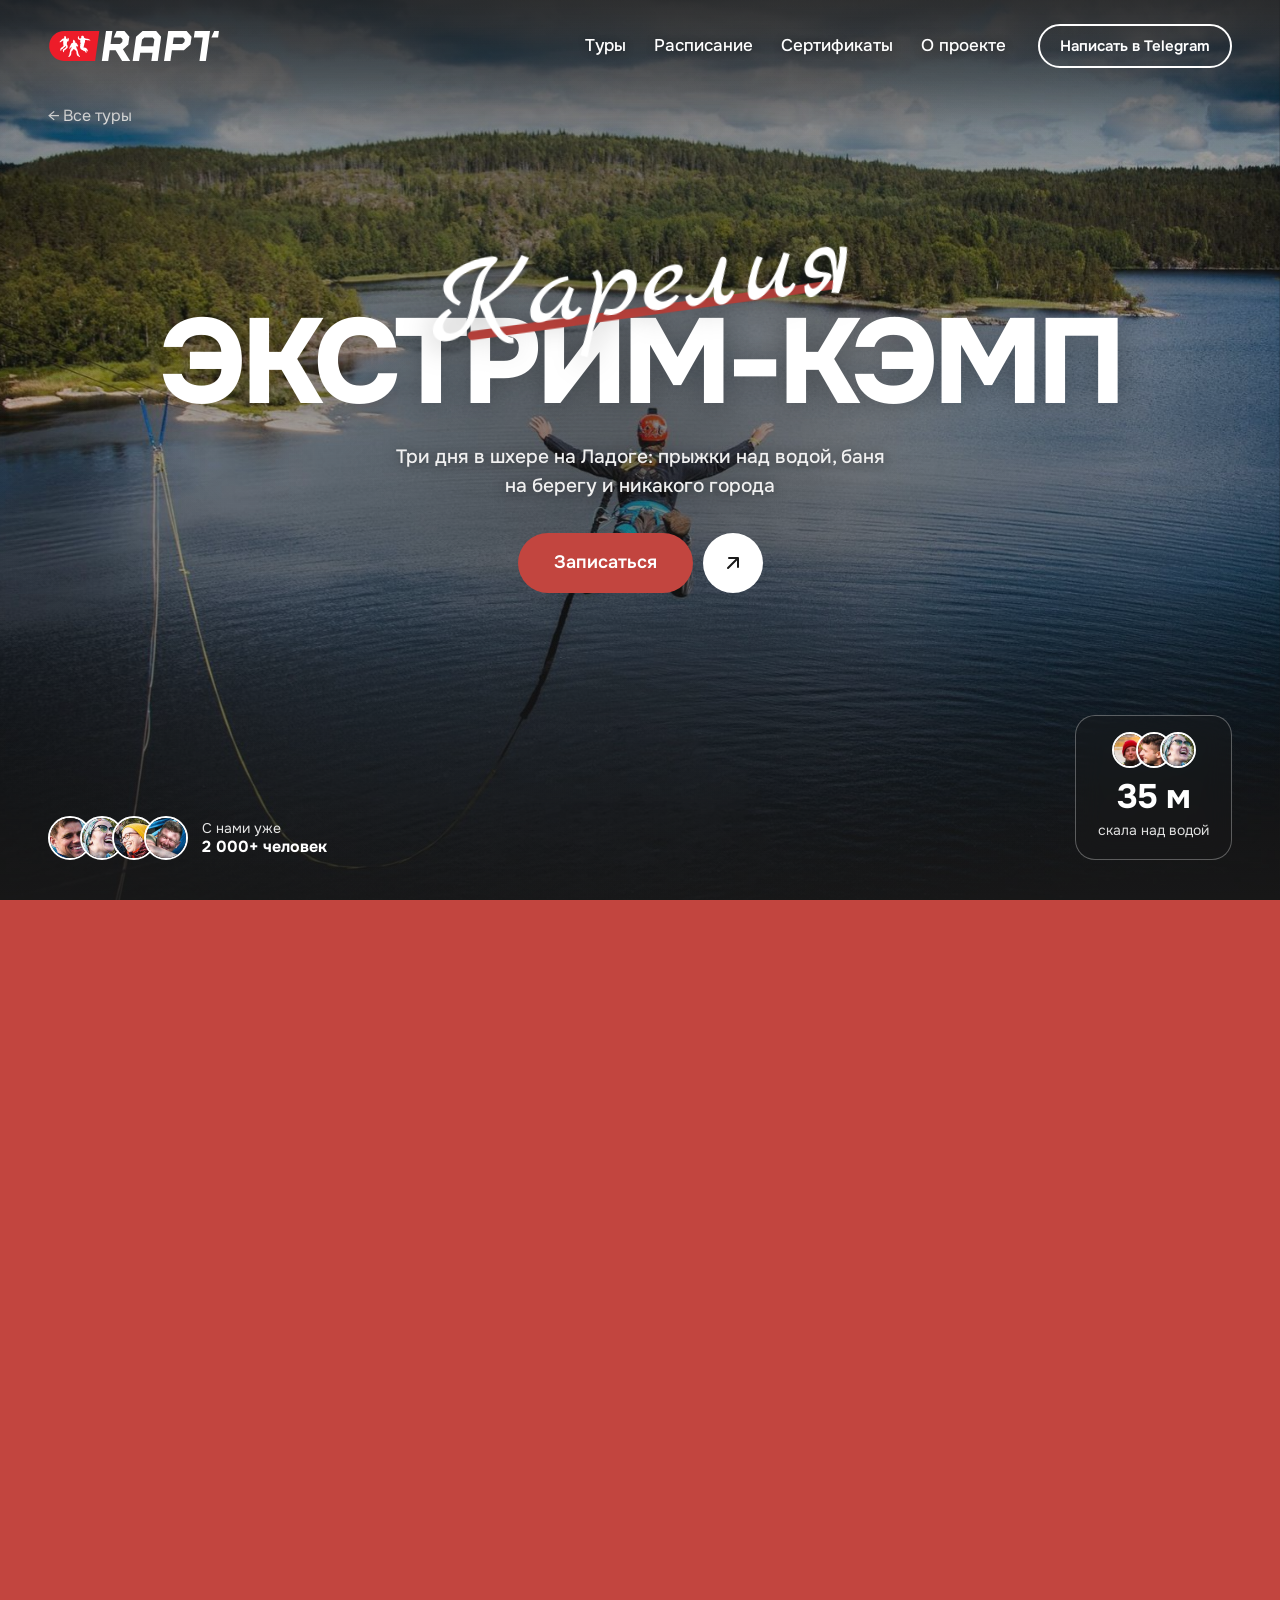
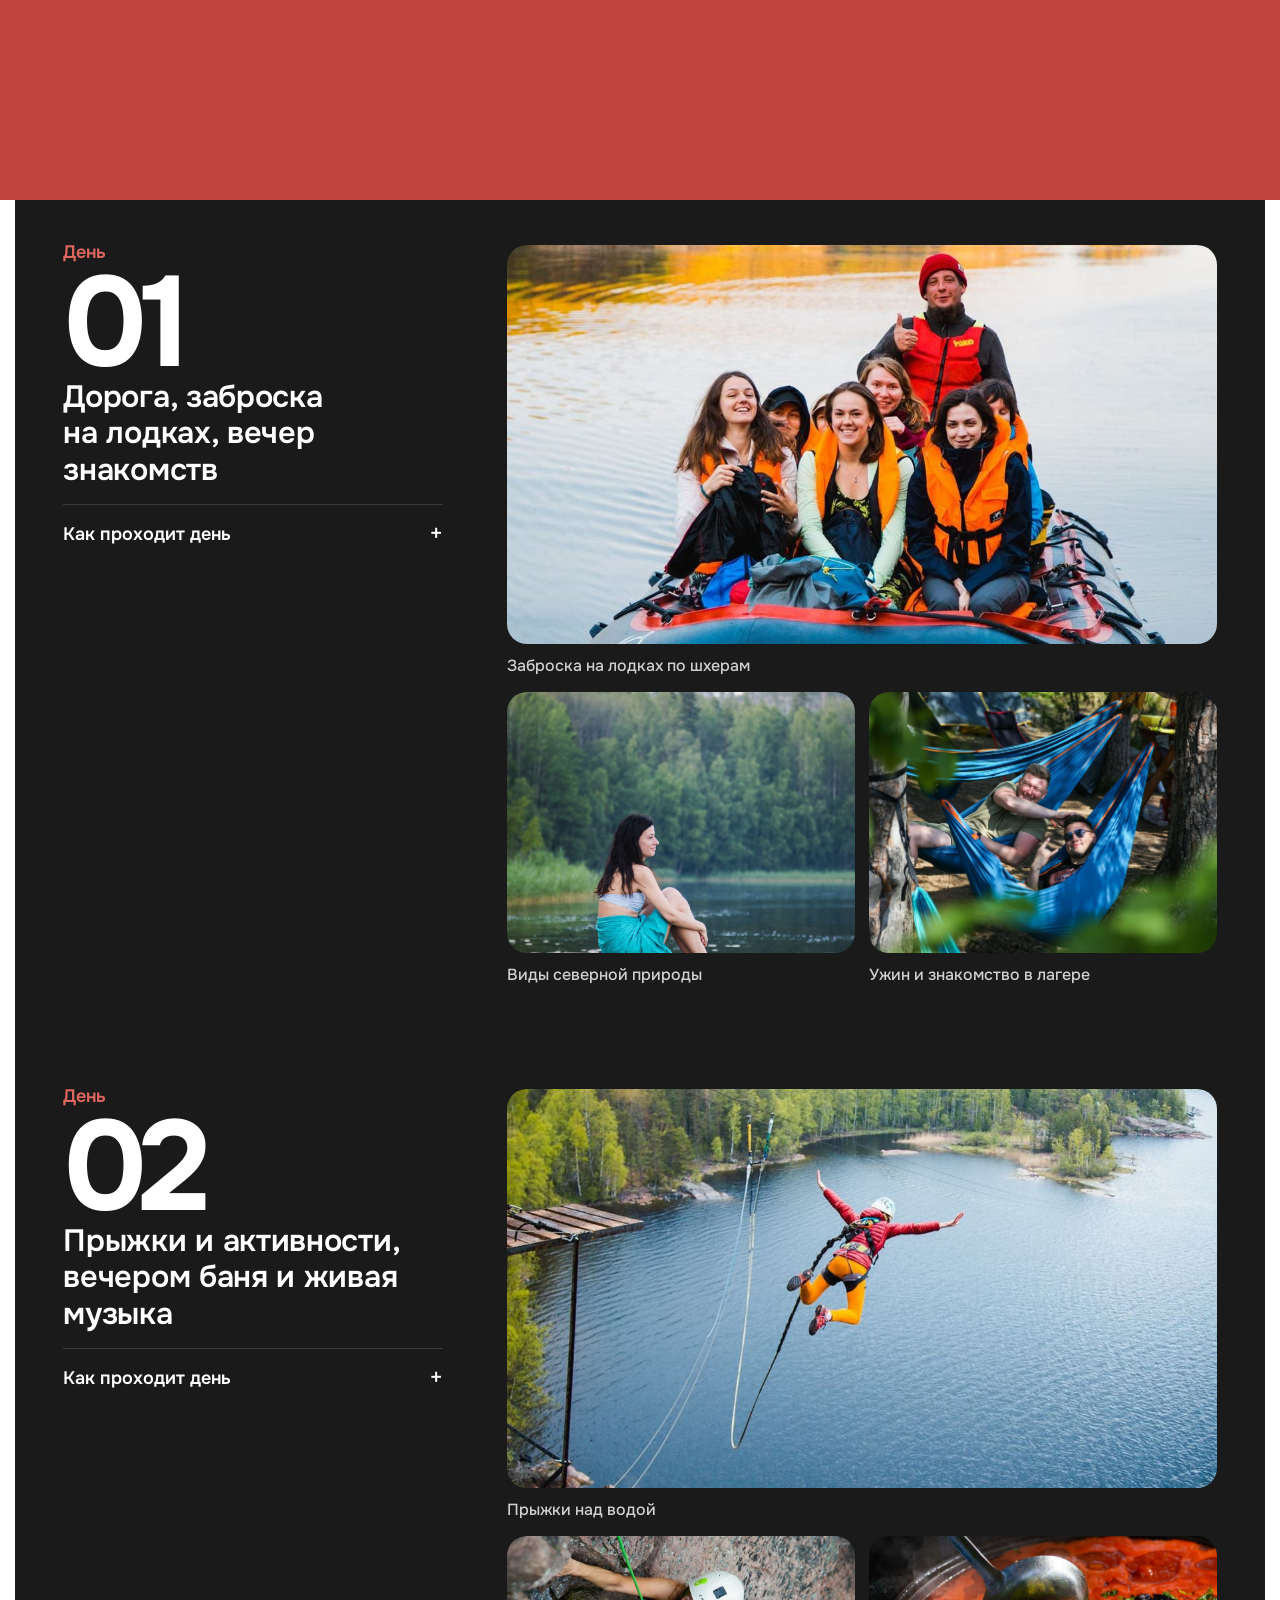
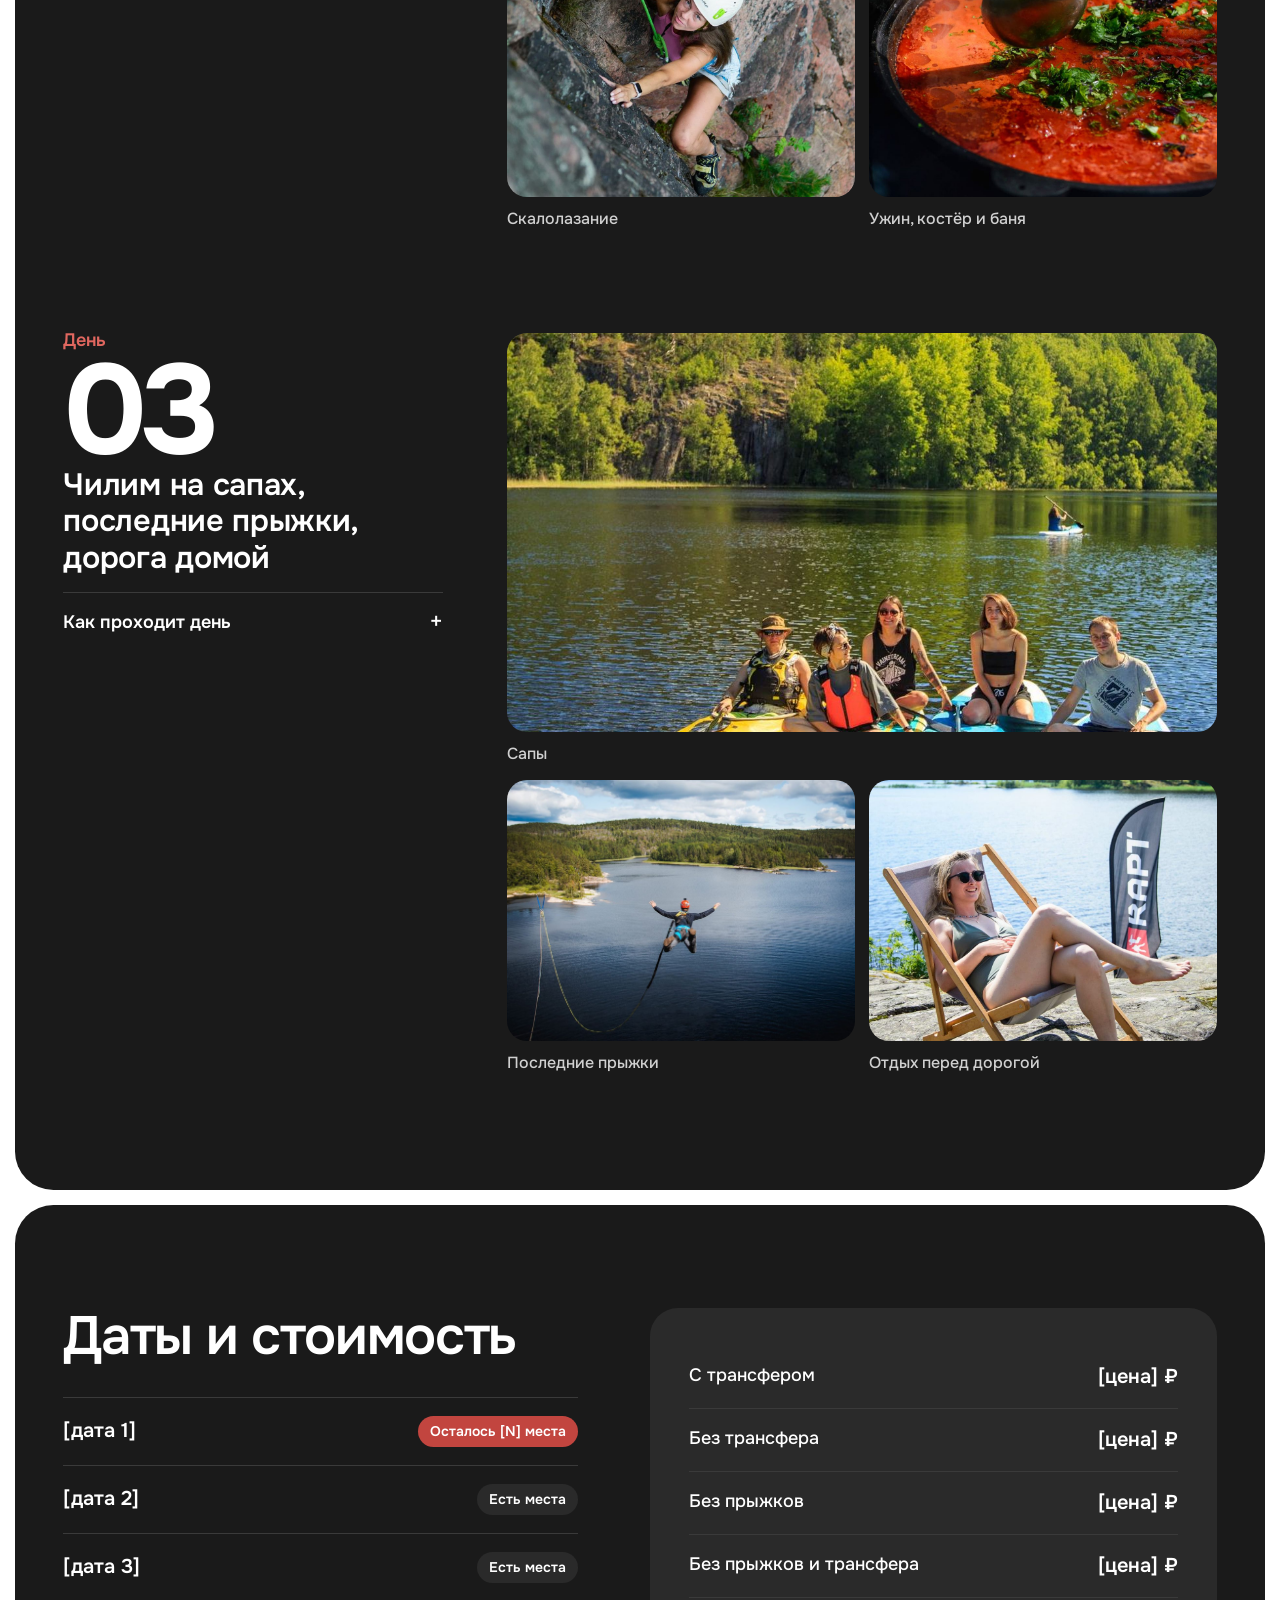
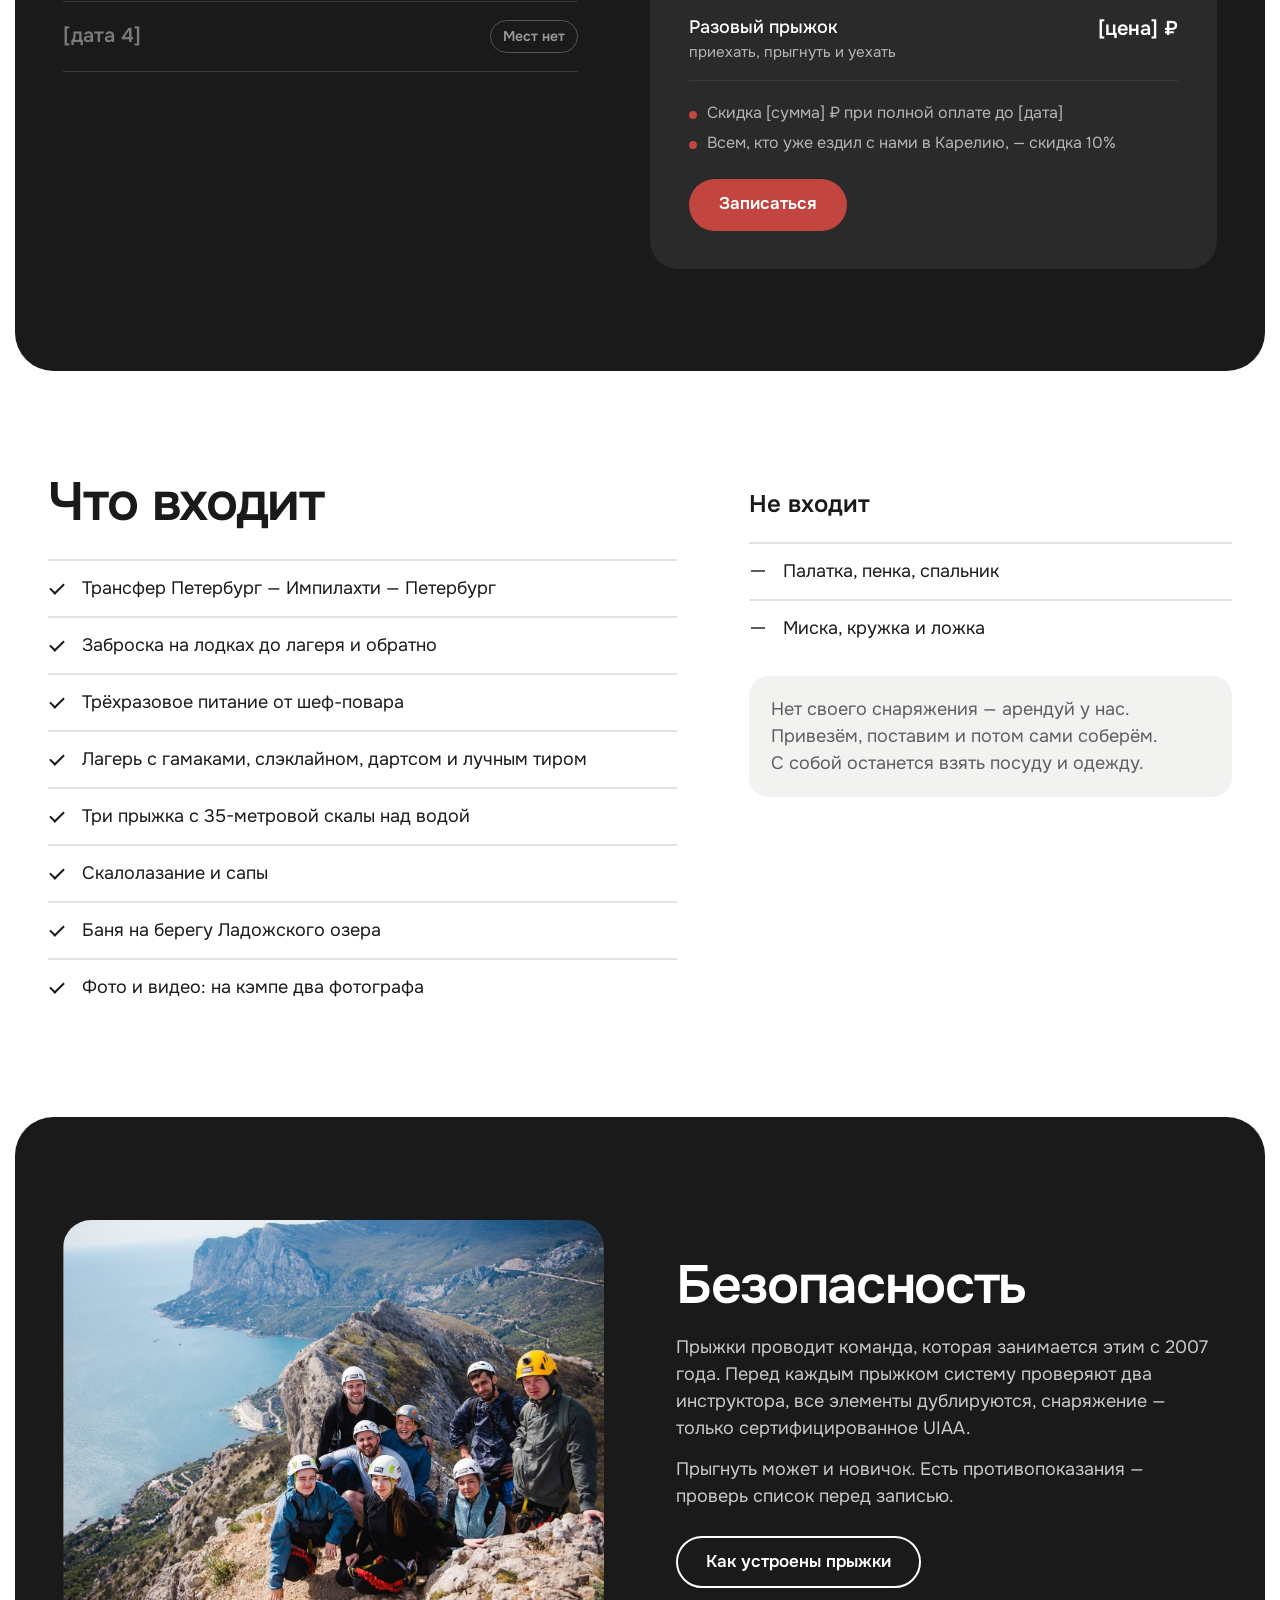
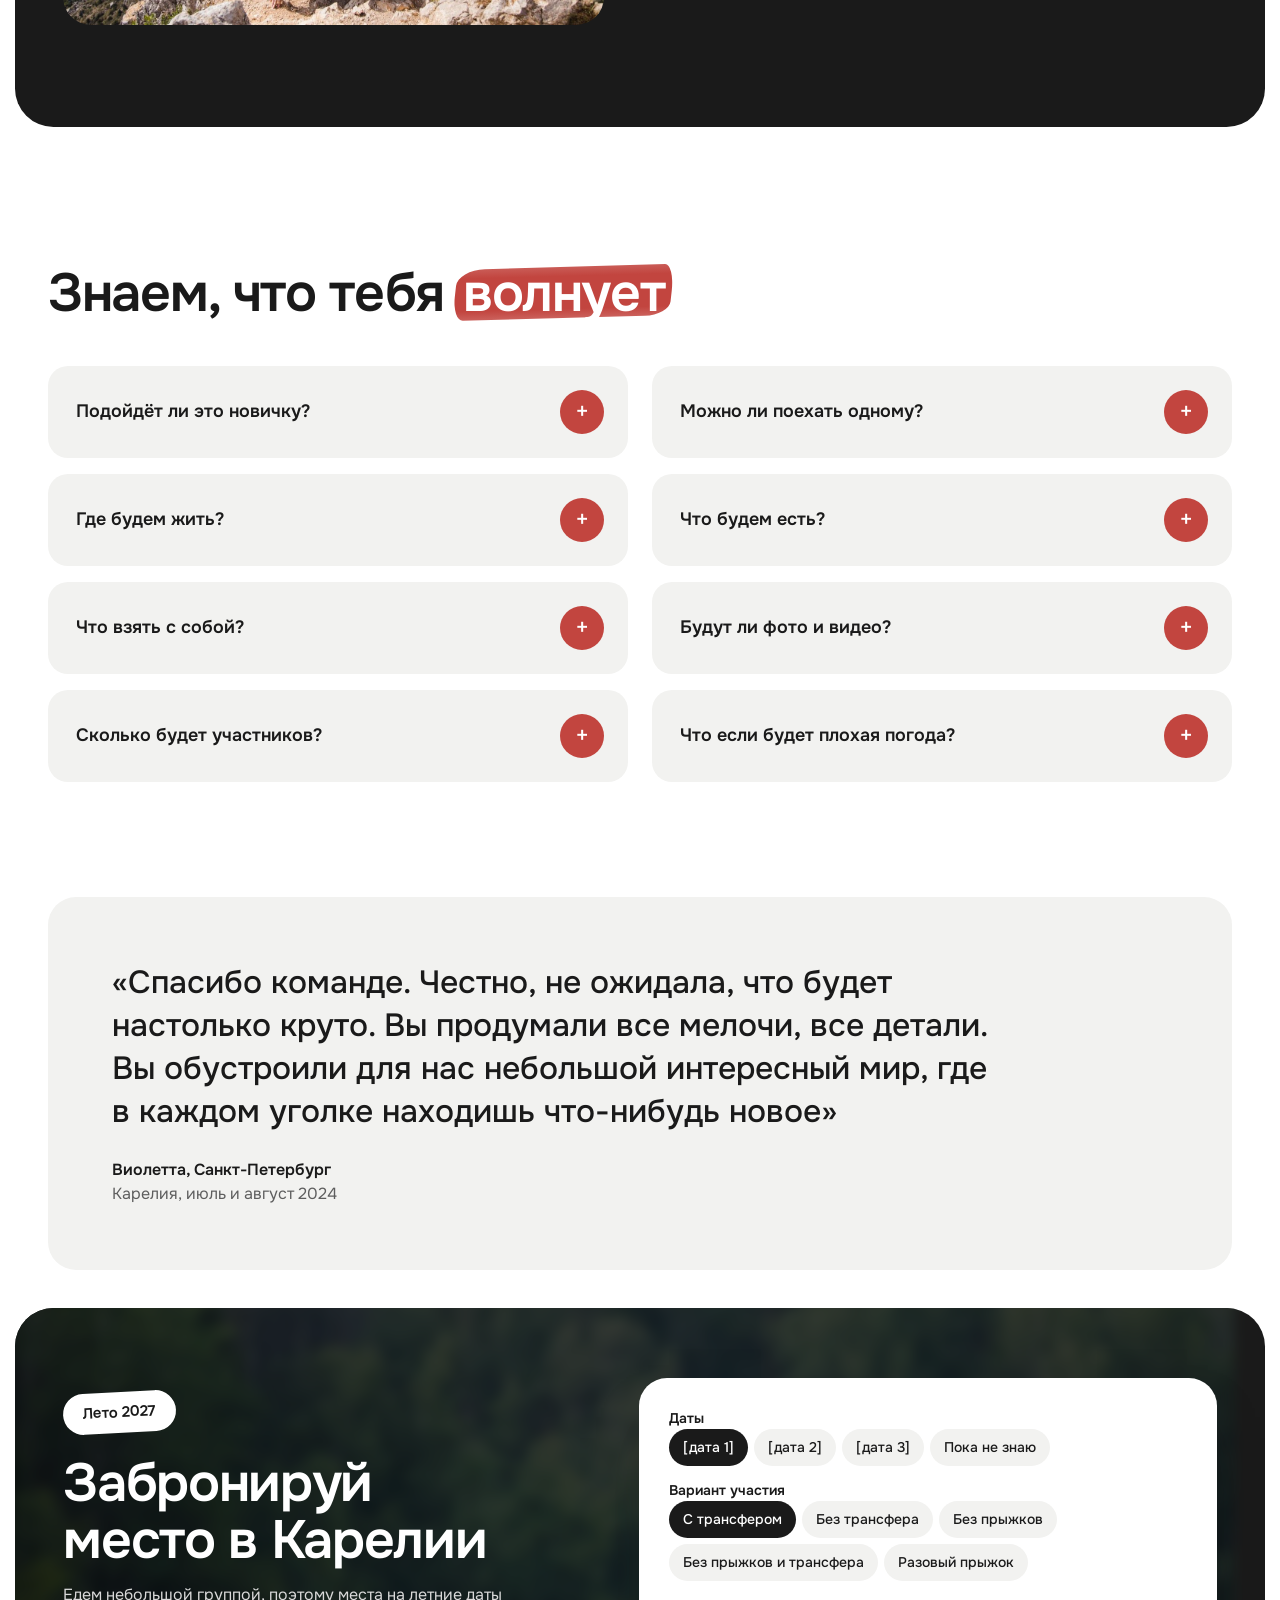
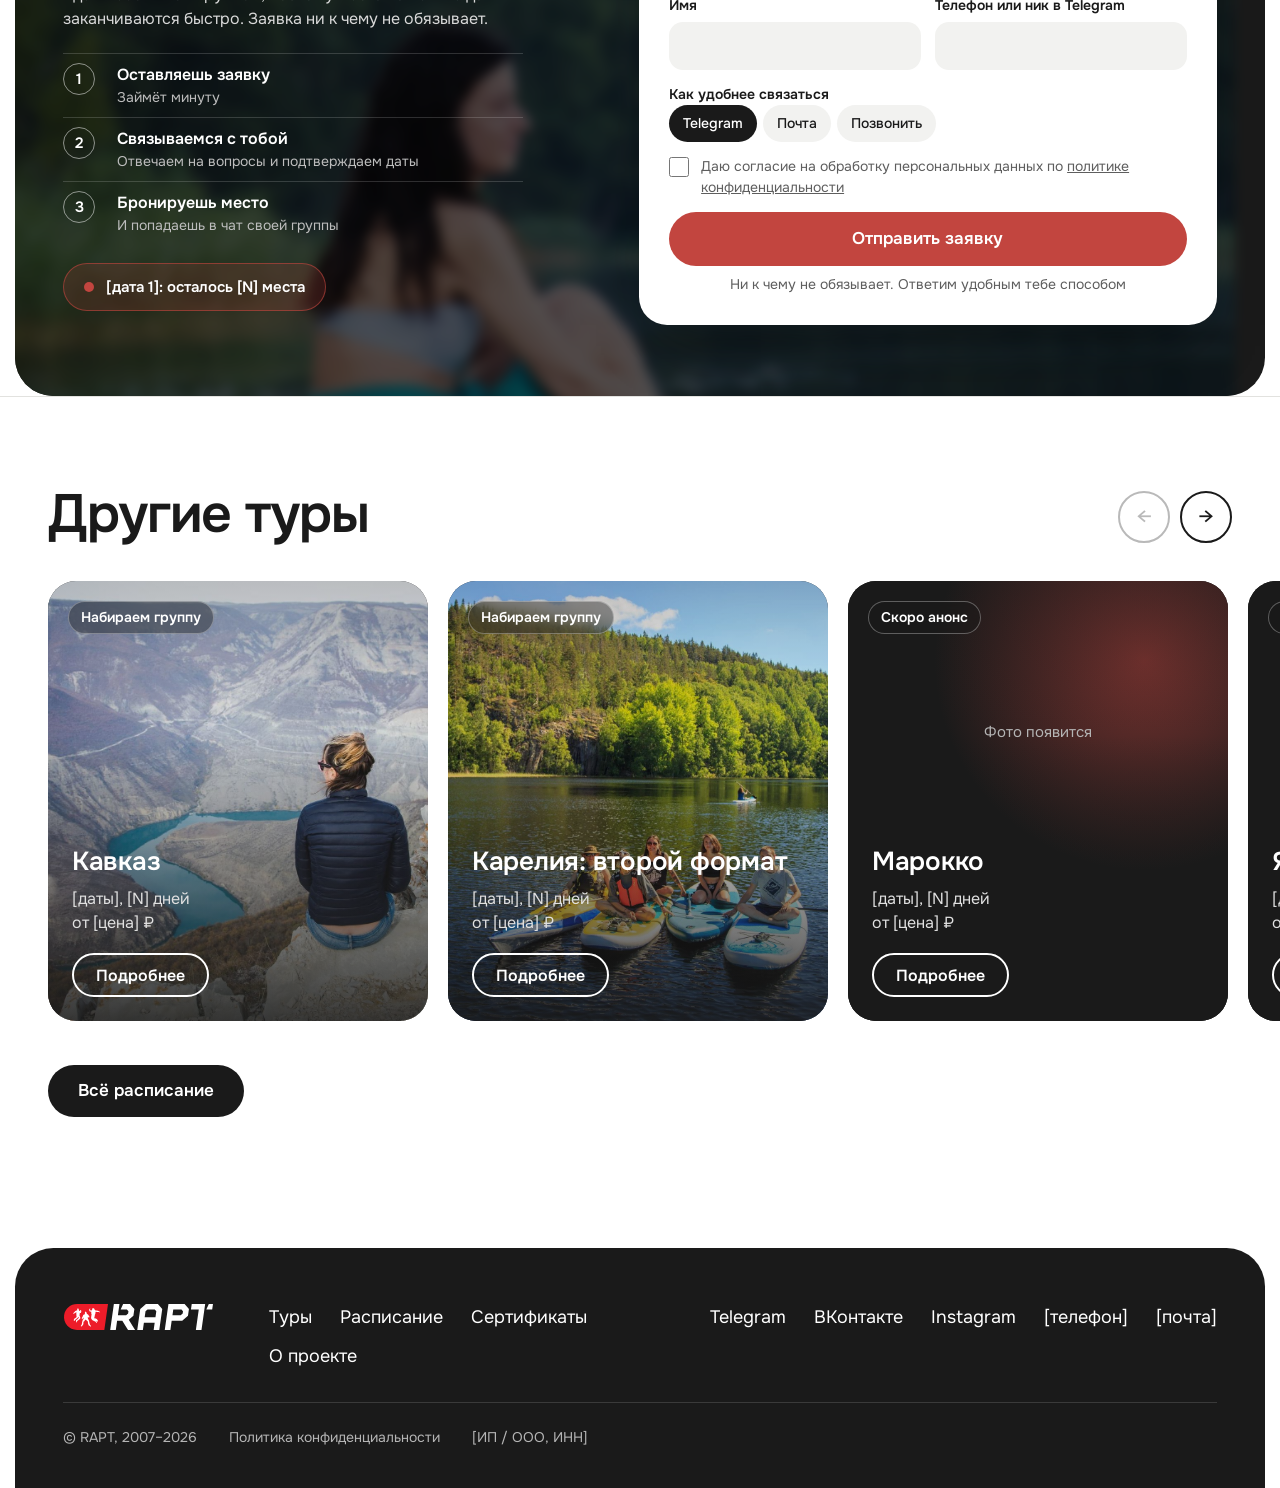
==== commit fe9edfbf: "Заставка при первом входе: верёвка с логотипом и счётчик высоty 0 → 35 м Co-Authored-By: Claude Opus" ====
--- a/tour.html
+++ b/tour.html
@@ -8,12 +8,51 @@
 <link rel="preconnect" href="https://fonts.googleapis.com">
 <link rel="preconnect" href="https://fonts.gstatic.com" crossorigin>
 <link rel="stylesheet" href="https://fonts.googleapis.com/css2?family=Marck+Script&family=Onest:wght@400;500;600;700;800&display=swap">
-<link rel="stylesheet" href="css/style.css?v=20261120n">
-<link rel="stylesheet" href="css/tour.css?v=20261120n">
+<link rel="stylesheet" href="css/style.css?v=20261122a">
+<link rel="stylesheet" href="css/tour.css?v=20261122a">
 <link rel="icon" href="assets/logo/rapt-logo-dark.svg">
 <!-- Яндекс Метрика: тот же счётчик, что на главной -->
 </head>
 <body class="page-tour">
+<!-- Заставка при первом входе: верёвка с логотипом «прыгает» вниз, счётчик высоты 0 → 35 м, потом экран уезжает вверх.
+     Показывается один раз за визит (sessionStorage), не показывается при переходе между страницами и при «меньше движения» -->
+<script>
+(function () {
+  var d = document, h = d.documentElement;
+  try {
+    if (sessionStorage.getItem('rapt-intro') || sessionStorage.getItem('rapt-nav') === '1' || matchMedia('(prefers-reduced-motion: reduce)').matches) return;
+    sessionStorage.setItem('rapt-intro', '1');
+  } catch (e) { return; }
+  h.classList.add('intro-on');
+  d.body.insertAdjacentHTML('afterbegin',
+    '<div class="intro" aria-hidden="true">' +
+      '<img class="intro__logo" src="assets/logo/rapt-logo-light.svg" alt="">' +
+      '<div class="intro__rope"><i class="intro__line"></i><img class="intro__mark" src="assets/logo/rapt-mark.svg" alt=""></div>' +
+      '<p class="intro__msg"><span>Готовим снаряжение</span><span>Проверяем дважды</span><span>Прыгаем!</span></p>' +
+      '<p class="intro__alt"><b>0</b><small>м</small></p>' +
+      '<i class="intro__bar"></i>' +
+    '</div><div class="intro-red" aria-hidden="true"></div>');
+  var el = d.querySelector('.intro'), num = el.querySelector('.intro__alt b'), t0 = performance.now(), done = false, loaded = false;
+  // высота: свободное падение 0.35–1.35 с, потом чуть «отыгрывает» верёвка
+  (function tick(t) {
+    var k = Math.min(1, Math.max(0, (t - t0 - 350) / 1000));
+    num.textContent = Math.round(35 * k * k);
+    if (k < 1 && !done) requestAnimationFrame(tick);
+  })(t0);
+  setTimeout(function () { num.textContent = '35'; }, 1500);
+  var finish = function () {
+    if (done) return; done = true;
+    num.textContent = '35';
+    h.classList.add('intro-out');
+    setTimeout(function () { h.classList.remove('intro-on', 'intro-out'); el.remove(); var r = d.querySelector('.intro-red'); if (r) r.remove(); }, 1300);
+  };
+  var tryFinish = function () { if (loaded && performance.now() - t0 > 2300) finish(); };
+  window.addEventListener('load', function () { loaded = true; tryFinish(); setTimeout(tryFinish, Math.max(0, 2300 - (performance.now() - t0))); });
+  setTimeout(finish, 5000);        // если что-то грузится слишком долго — не держим человека
+  el.addEventListener('click', finish);
+})();
+</script>
+
 <!--
   ШАБЛОН СТРАНИЦЫ ТУРА. Один дизайн на все туры и прыжки.
   Чтобы сделать новую страницу: скопировать файл, заменить тексты и фото.
@@ -423,6 +462,6 @@
   </div>
 </footer>
 
-<script src="js/main.js?v=20261120n" defer></script>
+<script src="js/main.js?v=20261122a" defer></script>
 </body>
 </html>
--- a/css/style.css
+++ b/css/style.css
@@ -976,3 +976,36 @@
   .dcard:nth-child(2n):not(.is-top) { transform: translate(calc(var(--k, 0) * 10px), calc(var(--k, 0) * 12px)) rotate(calc(var(--k, 0) * 2deg)) scale(calc(1 - var(--k, 0) * .04)); }
   .dcard { transform: translate(calc(var(--k, 0) * 10px), calc(var(--k, 0) * 12px)) rotate(calc(var(--k, 0) * 2deg)) scale(calc(1 - var(--k, 0) * .04)); }
 }
+
+/* Заставка первого входа */
+html.intro-on, html.intro-on body { overflow: hidden; }
+.intro { position: fixed; inset: 0; z-index: 10000; background: var(--ink); color: #fff; overflow: hidden;
+  transition: transform 1s cubic-bezier(.75,0,.2,1) .1s; }
+.intro-red { position: fixed; inset: 0; z-index: 9999; background: var(--red); transition: transform 1s cubic-bezier(.75,0,.2,1) .25s; }
+.intro-out .intro, .intro-out .intro-red { transform: translateY(-100%); }
+.intro__logo { position: absolute; top: clamp(20px, 3vw, 36px); left: clamp(20px, 4vw, 56px); width: 116px; opacity: 0; animation: intro-fade .6s ease .1s forwards; }
+/* верёвка с логотипом: растёт сверху вниз, в конце пружинит */
+.intro__rope { position: absolute; left: 50%; top: 0; display: flex; flex-direction: column; align-items: center; transform: translateX(-50%); }
+.intro__line { display: block; width: 2px; height: 0; background: repeating-linear-gradient(180deg, #fff 0 10px, rgba(255,255,255,.55) 10px 14px); animation: intro-rope 2.2s cubic-bezier(.55,0,1,.45) .35s forwards; }
+.intro__mark { width: 84px; margin-top: -2px; border-radius: 8px; transform-origin: 50% 0; animation: intro-swing 2.2s ease-in-out .35s forwards; }
+@keyframes intro-rope {
+  0% { height: 0; }
+  45% { height: 46vh; animation-timing-function: cubic-bezier(.2,.6,.3,1); }
+  60% { height: 54vh; animation-timing-function: ease-in-out; }
+  74% { height: 43vh; }
+  86% { height: 49vh; }
+  100% { height: 46vh; }
+}
+@keyframes intro-swing { 0%, 44% { transform: rotate(0); } 58% { transform: rotate(-10deg); } 74% { transform: rotate(7deg); } 88% { transform: rotate(-3deg); } 100% { transform: rotate(0); } }
+/* подписи меняются по очереди */
+.intro__msg { position: absolute; left: clamp(20px, 4vw, 56px); bottom: clamp(24px, 4vw, 52px); height: 1.4em; overflow: hidden; font-size: clamp(16px, 1.4vw, 20px); font-weight: 600; color: #CFCFCF; }
+.intro__msg span { display: block; height: 1.4em; animation: intro-msg 2.4s cubic-bezier(.7,0,.2,1) forwards; }
+@keyframes intro-msg { 0%, 30% { transform: translateY(0); } 40%, 68% { transform: translateY(-100%); } 78%, 100% { transform: translateY(-200%); } }
+.intro__msg span:last-child { color: #fff; }
+.intro__alt { position: absolute; right: clamp(20px, 4vw, 56px); bottom: clamp(14px, 3vw, 36px); display: flex; align-items: baseline; gap: 6px; line-height: .85; font-weight: 700; letter-spacing: -0.05em; font-variant-numeric: tabular-nums; }
+.intro__alt b { font-size: clamp(96px, 14vw, 200px); font-weight: 700; }
+.intro__alt small { font-size: clamp(28px, 3vw, 44px); color: var(--red); letter-spacing: 0; }
+.intro__bar { position: absolute; left: 0; bottom: 0; height: 3px; width: 100%; background: var(--red); transform-origin: left; transform: scaleX(0); animation: intro-bar 2.3s cubic-bezier(.4,0,.2,1) forwards; }
+@keyframes intro-bar { to { transform: scaleX(1); } }
+@keyframes intro-fade { to { opacity: 1; } }
+@media (max-width: 640px) { .intro__mark { width: 52px; } .intro__logo { width: 96px; } }
